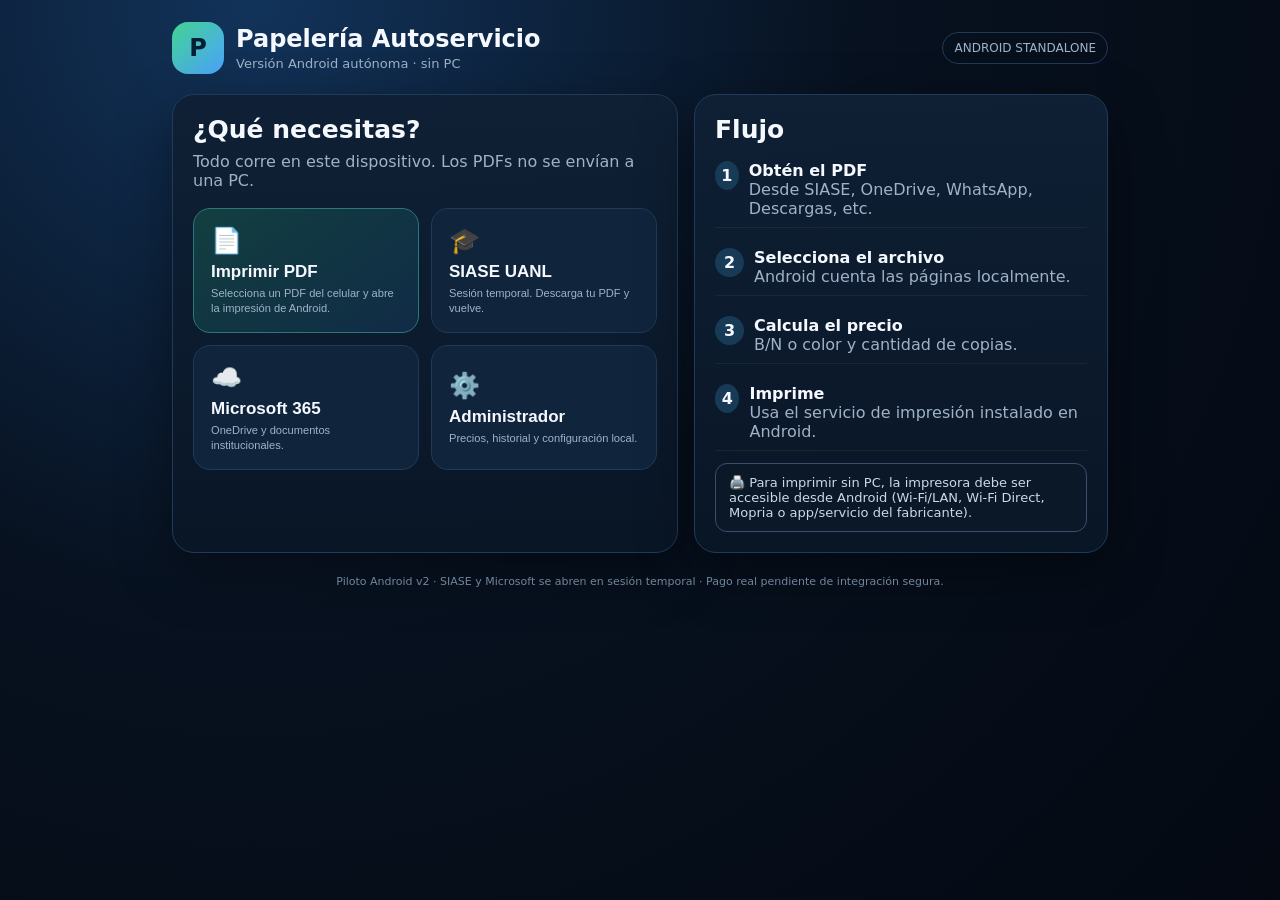
==== papeleria-android/app/src/main/assets/index.html @ f4405c70 "Add complete standalone Android kiosk UI as bundled asset" ====
<!doctype html>
<html lang="es"><head><meta charset="utf-8"><meta name="viewport" content="width=device-width,initial-scale=1,viewport-fit=cover"><meta name="theme-color" content="#07111f"><title>Papelería Autoservicio</title>
<style>
:root{--bg:#06101c;--card:#0d1b2d;--card2:#10243b;--line:#203a58;--text:#f5f9ff;--muted:#9fb2c8;--a:#42d392;--b:#4ca3ff;--warn:#ffca57;--bad:#ff7777}*{box-sizing:border-box}body{margin:0;font-family:system-ui,-apple-system,Segoe UI,Roboto,sans-serif;background:radial-gradient(circle at 20% 0,#12335a 0,#07111f 45%,#040912 100%);color:var(--text);min-height:100vh}.wrap{max-width:980px;margin:auto;padding:22px}.top{display:flex;justify-content:space-between;align-items:center;gap:14px;margin-bottom:20px}.brand{display:flex;gap:12px;align-items:center}.logo{width:52px;height:52px;border-radius:16px;background:linear-gradient(135deg,var(--a),var(--b));display:grid;place-items:center;color:#052033;font-size:24px;font-weight:900}.top h1{margin:0;font-size:24px}.top p{margin:3px 0 0;color:var(--muted);font-size:13px}.chip{border:1px solid var(--line);border-radius:999px;padding:8px 11px;color:var(--muted);font-size:12px}.grid{display:grid;grid-template-columns:1.1fr .9fr;gap:16px}.card{background:linear-gradient(180deg,#0f2035f5,#091626f5);border:1px solid var(--line);border-radius:22px;padding:20px;box-shadow:0 18px 55px #0006}.card h2{margin:0 0 8px;font-size:25px}.muted{color:var(--muted)}.actions{display:grid;grid-template-columns:1fr 1fr;gap:12px;margin-top:18px}.action{border:1px solid var(--line);background:var(--card2);color:var(--text);border-radius:17px;padding:17px;text-align:left;min-height:105px}.action.primary{background:linear-gradient(145deg,#123f40,#102b46);border-color:#2b777c}.action b{display:block;font-size:17px;margin:7px 0 3px}.action small{color:var(--muted)}.icon{font-size:25px}.section{margin-top:16px}.drop{border:1px dashed #486882;border-radius:17px;padding:22px;text-align:center;background:#071724}.drop .big{font-size:36px}.btn{border:0;border-radius:13px;padding:13px 17px;font-weight:800;background:linear-gradient(135deg,var(--a),#2bb7a3);color:#05211c}.btn.secondary{background:#17304b;color:#eef7ff;border:1px solid #315172}.btn.danger{background:#492029;color:#ffe0e4}.row{display:flex;gap:10px;flex-wrap:wrap}.field{display:grid;gap:6px;flex:1;min-width:130px}.field label{font-size:12px;color:var(--muted)}input,select{width:100%;background:#071421;color:var(--text);border:1px solid #31506c;border-radius:11px;padding:11px 12px;font-size:16px}.quote{margin-top:14px;border:1px solid #2c5465;background:#0c2534;border-radius:16px;padding:15px}.total{font-size:32px;font-weight:900}.notice{margin-top:12px;padding:11px 13px;border:1px solid #38506b;border-radius:12px;background:#0a1827;font-size:13px;color:#cbd9e8}.warn{color:var(--warn)}.ok{color:var(--a)}.hidden{display:none!important}.steps{display:grid;gap:11px}.step{display:flex;gap:10px;border-bottom:1px solid #ffffff0e;padding:9px 0}.n{width:29px;height:29px;border-radius:50%;display:grid;place-items:center;background:#173b56;font-weight:800}.history{display:grid;gap:8px;max-height:260px;overflow:auto}.hist{border:1px solid var(--line);border-radius:12px;padding:10px;background:#091827}.hist b{display:block}.adminBox{display:grid;gap:11px}.footer{text-align:center;color:#70859d;font-size:11px;margin:22px 0}@media(max-width:720px){.grid{grid-template-columns:1fr}.actions{grid-template-columns:1fr}.wrap{padding:14px}.top{align-items:flex-start}}
</style></head>
<body><div class="wrap">
<div class="top"><div class="brand"><div class="logo">P</div><div><h1>Papelería Autoservicio</h1><p>Versión Android autónoma · sin PC</p></div></div><div class="chip">ANDROID STANDALONE</div></div>

<div class="grid">
<div class="card"><h2>¿Qué necesitas?</h2><div class="muted">Todo corre en este dispositivo. Los PDFs no se envían a una PC.</div>
<div class="actions">
<button class="action primary" onclick="showPrint()"><div class="icon">📄</div><b>Imprimir PDF</b><small>Selecciona un PDF del celular y abre la impresión de Android.</small></button>
<button class="action" onclick="openSecure('https://deimos.dgi.uanl.mx/cgi-bin/wspd_cgi.sh/login.htm','SIASE UANL')"><div class="icon">🎓</div><b>SIASE UANL</b><small>Sesión temporal. Descarga tu PDF y vuelve.</small></button>
<button class="action" onclick="openSecure('https://www.microsoft365.com/','Microsoft 365')"><div class="icon">☁️</div><b>Microsoft 365</b><small>OneDrive y documentos institucionales.</small></button>
<button class="action" onclick="showAdmin()"><div class="icon">⚙️</div><b>Administrador</b><small>Precios, historial y configuración local.</small></button>
</div></div>
<div class="card"><h2>Flujo</h2><div class="steps"><div class="step"><div class="n">1</div><div><b>Obtén el PDF</b><div class="muted">Desde SIASE, OneDrive, WhatsApp, Descargas, etc.</div></div></div><div class="step"><div class="n">2</div><div><b>Selecciona el archivo</b><div class="muted">Android cuenta las páginas localmente.</div></div></div><div class="step"><div class="n">3</div><div><b>Calcula el precio</b><div class="muted">B/N o color y cantidad de copias.</div></div></div><div class="step"><div class="n">4</div><div><b>Imprime</b><div class="muted">Usa el servicio de impresión instalado en Android.</div></div></div></div><div class="notice">🖨️ Para imprimir sin PC, la impresora debe ser accesible desde Android (Wi‑Fi/LAN, Wi‑Fi Direct, Mopria o app/servicio del fabricante).</div></div>
</div>

<div class="card section hidden" id="printSection"><h2>Imprimir</h2><div id="emptyPdf" class="drop" onclick="choosePdf()"><div class="big">📄</div><h3>Seleccionar PDF</h3><div class="muted">Toca aquí para buscarlo en el celular.</div></div>
<div id="pdfArea" class="hidden"><div class="row"><div class="field"><label>Archivo</label><input id="fileName" disabled></div><div class="field"><label>Páginas</label><input id="pages" disabled></div><div class="field"><label>Copias</label><input id="copies" type="number" min="1" max="20" value="1" oninput="quote()"></div><div class="field"><label>Tipo</label><select id="mode" onchange="quote()"><option value="bw">Blanco y negro</option><option value="color">Color</option></select></div></div>
<div class="quote"><div class="muted">Total estimado</div><div class="total" id="total">$0.00</div><div class="muted" id="formula"></div><div class="row" style="margin-top:13px"><button class="btn" onclick="payAndPrint()">Pago DEMO + imprimir</button><button class="btn secondary" onclick="choosePdf()">Cambiar PDF</button></div></div><div class="notice warn">⚠️ Android mostrará su pantalla de impresión. Si elegiste varias copias aquí, selecciona la misma cantidad también en el diálogo de impresión.</div></div></div>

<div class="card section hidden" id="adminSection"><h2>Administrador</h2><div id="adminLogin"><div class="row"><div class="field"><label>PIN</label><input id="pinTry" type="password" inputmode="numeric" placeholder="PIN"></div><div style="align-self:end"><button class="btn" onclick="loginAdmin()">Entrar</button></div></div></div>
<div id="adminPanel" class="hidden adminBox"><div class="row"><div class="field"><label>Precio B/N por página</label><input id="priceBw" type="number" step="0.5"></div><div class="field"><label>Precio color por página</label><input id="priceColor" type="number" step="0.5"></div><div class="field"><label>Nuevo PIN</label><input id="pinNew" type="password" inputmode="numeric"></div></div><div class="row"><button class="btn" onclick="saveAdmin()">Guardar</button><button class="btn danger" onclick="clearHistory()">Borrar historial</button></div><h3>Historial local</h3><div class="history" id="history"></div></div></div>

<div class="footer">Piloto Android v2 · SIASE y Microsoft se abren en sesión temporal · Pago real pendiente de integración segura.</div></div>
<script>
const S={pdf:null,pages:0};
function cfg(){let c={bw:2,color:5,pin:'2580'};try{Object.assign(c,JSON.parse(localStorage.getItem('cfg')||'{}'))}catch{}return c}
function saveCfg(c){localStorage.setItem('cfg',JSON.stringify(c))}
function money(n){return new Intl.NumberFormat('es-MX',{style:'currency',currency:'MXN'}).format(n||0)}
function hideSections(){document.getElementById('printSection').classList.add('hidden');document.getElementById('adminSection').classList.add('hidden')}
function showPrint(){document.getElementById('printSection').classList.remove('hidden');document.getElementById('adminSection').classList.add('hidden');document.getElementById('printSection').scrollIntoView({behavior:'smooth'})}
function showAdmin(){document.getElementById('adminSection').classList.remove('hidden');document.getElementById('printSection').classList.add('hidden');document.getElementById('adminLogin').classList.remove('hidden');document.getElementById('adminPanel').classList.add('hidden');document.getElementById('adminSection').scrollIntoView({behavior:'smooth'})}
function openSecure(url,title){if(window.Android)Android.openSecure(url,title);else location.href=url}
function choosePdf(){if(window.Android)Android.choosePdf();else alert('Esta función requiere la app Android.')}
window.onPdfSelected=function(name,pages){S.pdf=name;S.pages=pages||1;document.getElementById('emptyPdf').classList.add('hidden');document.getElementById('pdfArea').classList.remove('hidden');document.getElementById('fileName').value=name;document.getElementById('pages').value=S.pages;quote();showPrint()}
function quote(){if(!S.pages)return;const c=cfg(),copies=Math.max(1,parseInt(document.getElementById('copies').value||1)),m=document.getElementById('mode').value,pp=m==='color'?Number(c.color):Number(c.bw),t=S.pages*copies*pp;document.getElementById('total').textContent=money(t);document.getElementById('formula').textContent=`${S.pages} pág. × ${copies} copia(s) × ${money(pp)} por página`}
function payAndPrint(){if(!S.pages)return;const copies=Math.max(1,parseInt(document.getElementById('copies').value||1)),mode=document.getElementById('mode').value,c=cfg(),pp=mode==='color'?Number(c.color):Number(c.bw),total=S.pages*copies*pp;addHistory({at:new Date().toISOString(),name:S.pdf,pages:S.pages,copies,mode,total,status:'impresión abierta'});if(window.Android)Android.printSelected(mode,copies)}
window.onPrintOpened=function(copies){alert('Se abrió la impresión de Android. Confirma impresora, páginas y '+copies+' copia(s).')}
function addHistory(j){let h=[];try{h=JSON.parse(localStorage.getItem('history')||'[]')}catch{}h.unshift(j);h=h.slice(0,100);localStorage.setItem('history',JSON.stringify(h))}
function loginAdmin(){const c=cfg();if(document.getElementById('pinTry').value!==String(c.pin)){alert('PIN incorrecto');return}document.getElementById('adminLogin').classList.add('hidden');document.getElementById('adminPanel').classList.remove('hidden');document.getElementById('priceBw').value=c.bw;document.getElementById('priceColor').value=c.color;document.getElementById('pinNew').value=c.pin;renderHistory()}
function saveAdmin(){const c=cfg();c.bw=Math.max(0,Number(document.getElementById('priceBw').value||0));c.color=Math.max(0,Number(document.getElementById('priceColor').value||0));c.pin=document.getElementById('pinNew').value||c.pin;saveCfg(c);alert('Configuración guardada');quote()}
function renderHistory(){let h=[];try{h=JSON.parse(localStorage.getItem('history')||'[]')}catch{}const el=document.getElementById('history');el.innerHTML=h.length?'':'<div class="muted">Sin trabajos todavía.</div>';h.forEach(j=>{const d=document.createElement('div');d.className='hist';d.innerHTML=`<b>${escapeHtml(j.name)}</b><span class="muted">${new Date(j.at).toLocaleString('es-MX')} · ${j.pages} pág. · ${j.copies} copia(s) · ${j.mode==='color'?'Color':'B/N'} · ${money(j.total)}</span>`;el.appendChild(d)})}
function clearHistory(){if(confirm('¿Borrar historial local?')){localStorage.removeItem('history');renderHistory()}}
function escapeHtml(s){return String(s||'').replace(/[&<>"']/g,c=>({'&':'&amp;','<':'&lt;','>':'&gt;','"':'&quot;',"'":'&#39;'}[c]))}
</script></body></html>
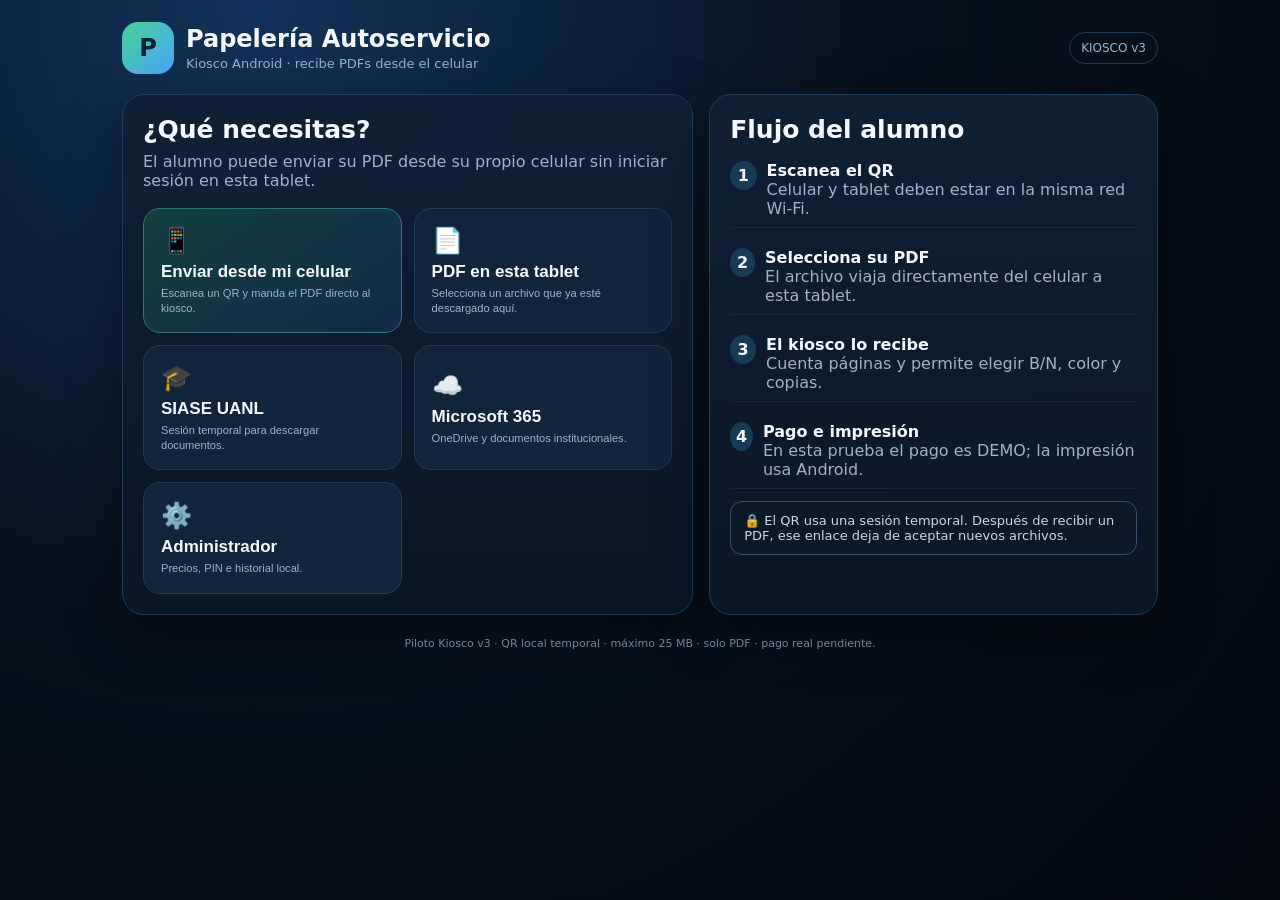
==== commit a514828e: "Add student phone QR upload interface to kiosk" ====
--- a/papeleria-android/app/src/main/assets/index.html
+++ b/papeleria-android/app/src/main/assets/index.html
@@ -1,48 +1,47 @@
 <!doctype html>
 <html lang="es"><head><meta charset="utf-8"><meta name="viewport" content="width=device-width,initial-scale=1,viewport-fit=cover"><meta name="theme-color" content="#07111f"><title>Papelería Autoservicio</title>
 <style>
-:root{--bg:#06101c;--card:#0d1b2d;--card2:#10243b;--line:#203a58;--text:#f5f9ff;--muted:#9fb2c8;--a:#42d392;--b:#4ca3ff;--warn:#ffca57;--bad:#ff7777}*{box-sizing:border-box}body{margin:0;font-family:system-ui,-apple-system,Segoe UI,Roboto,sans-serif;background:radial-gradient(circle at 20% 0,#12335a 0,#07111f 45%,#040912 100%);color:var(--text);min-height:100vh}.wrap{max-width:980px;margin:auto;padding:22px}.top{display:flex;justify-content:space-between;align-items:center;gap:14px;margin-bottom:20px}.brand{display:flex;gap:12px;align-items:center}.logo{width:52px;height:52px;border-radius:16px;background:linear-gradient(135deg,var(--a),var(--b));display:grid;place-items:center;color:#052033;font-size:24px;font-weight:900}.top h1{margin:0;font-size:24px}.top p{margin:3px 0 0;color:var(--muted);font-size:13px}.chip{border:1px solid var(--line);border-radius:999px;padding:8px 11px;color:var(--muted);font-size:12px}.grid{display:grid;grid-template-columns:1.1fr .9fr;gap:16px}.card{background:linear-gradient(180deg,#0f2035f5,#091626f5);border:1px solid var(--line);border-radius:22px;padding:20px;box-shadow:0 18px 55px #0006}.card h2{margin:0 0 8px;font-size:25px}.muted{color:var(--muted)}.actions{display:grid;grid-template-columns:1fr 1fr;gap:12px;margin-top:18px}.action{border:1px solid var(--line);background:var(--card2);color:var(--text);border-radius:17px;padding:17px;text-align:left;min-height:105px}.action.primary{background:linear-gradient(145deg,#123f40,#102b46);border-color:#2b777c}.action b{display:block;font-size:17px;margin:7px 0 3px}.action small{color:var(--muted)}.icon{font-size:25px}.section{margin-top:16px}.drop{border:1px dashed #486882;border-radius:17px;padding:22px;text-align:center;background:#071724}.drop .big{font-size:36px}.btn{border:0;border-radius:13px;padding:13px 17px;font-weight:800;background:linear-gradient(135deg,var(--a),#2bb7a3);color:#05211c}.btn.secondary{background:#17304b;color:#eef7ff;border:1px solid #315172}.btn.danger{background:#492029;color:#ffe0e4}.row{display:flex;gap:10px;flex-wrap:wrap}.field{display:grid;gap:6px;flex:1;min-width:130px}.field label{font-size:12px;color:var(--muted)}input,select{width:100%;background:#071421;color:var(--text);border:1px solid #31506c;border-radius:11px;padding:11px 12px;font-size:16px}.quote{margin-top:14px;border:1px solid #2c5465;background:#0c2534;border-radius:16px;padding:15px}.total{font-size:32px;font-weight:900}.notice{margin-top:12px;padding:11px 13px;border:1px solid #38506b;border-radius:12px;background:#0a1827;font-size:13px;color:#cbd9e8}.warn{color:var(--warn)}.ok{color:var(--a)}.hidden{display:none!important}.steps{display:grid;gap:11px}.step{display:flex;gap:10px;border-bottom:1px solid #ffffff0e;padding:9px 0}.n{width:29px;height:29px;border-radius:50%;display:grid;place-items:center;background:#173b56;font-weight:800}.history{display:grid;gap:8px;max-height:260px;overflow:auto}.hist{border:1px solid var(--line);border-radius:12px;padding:10px;background:#091827}.hist b{display:block}.adminBox{display:grid;gap:11px}.footer{text-align:center;color:#70859d;font-size:11px;margin:22px 0}@media(max-width:720px){.grid{grid-template-columns:1fr}.actions{grid-template-columns:1fr}.wrap{padding:14px}.top{align-items:flex-start}}
+:root{--bg:#06101c;--card:#0d1b2d;--card2:#10243b;--line:#203a58;--text:#f5f9ff;--muted:#9fb2c8;--a:#42d392;--b:#4ca3ff;--warn:#ffca57;--bad:#ff7777}*{box-sizing:border-box}body{margin:0;font-family:system-ui,-apple-system,Segoe UI,Roboto,sans-serif;background:radial-gradient(circle at 20% 0,#12335a 0,#07111f 45%,#040912 100%);color:var(--text);min-height:100vh}.wrap{max-width:1080px;margin:auto;padding:22px}.top{display:flex;justify-content:space-between;align-items:center;gap:14px;margin-bottom:20px}.brand{display:flex;gap:12px;align-items:center}.logo{width:52px;height:52px;border-radius:16px;background:linear-gradient(135deg,var(--a),var(--b));display:grid;place-items:center;color:#052033;font-size:24px;font-weight:900}.top h1{margin:0;font-size:24px}.top p{margin:3px 0 0;color:var(--muted);font-size:13px}.chip{border:1px solid var(--line);border-radius:999px;padding:8px 11px;color:var(--muted);font-size:12px}.grid{display:grid;grid-template-columns:1.12fr .88fr;gap:16px}.card{background:linear-gradient(180deg,#0f2035f5,#091626f5);border:1px solid var(--line);border-radius:22px;padding:20px;box-shadow:0 18px 55px #0006}.card h2{margin:0 0 8px;font-size:25px}.muted{color:var(--muted)}.actions{display:grid;grid-template-columns:1fr 1fr;gap:12px;margin-top:18px}.action{border:1px solid var(--line);background:var(--card2);color:var(--text);border-radius:17px;padding:17px;text-align:left;min-height:112px}.action.primary{background:linear-gradient(145deg,#123f40,#102b46);border-color:#2b777c}.action b{display:block;font-size:17px;margin:7px 0 3px}.action small{color:var(--muted)}.icon{font-size:25px}.section{margin-top:16px}.btn{border:0;border-radius:13px;padding:13px 17px;font-weight:800;background:linear-gradient(135deg,var(--a),#2bb7a3);color:#05211c}.btn.secondary{background:#17304b;color:#eef7ff;border:1px solid #315172}.btn.danger{background:#492029;color:#ffe0e4}.row{display:flex;gap:10px;flex-wrap:wrap}.field{display:grid;gap:6px;flex:1;min-width:130px}.field label{font-size:12px;color:var(--muted)}input,select{width:100%;background:#071421;color:var(--text);border:1px solid #31506c;border-radius:11px;padding:11px 12px;font-size:16px}.quote{margin-top:14px;border:1px solid #2c5465;background:#0c2534;border-radius:16px;padding:15px}.total{font-size:32px;font-weight:900}.notice{margin-top:12px;padding:11px 13px;border:1px solid #38506b;border-radius:12px;background:#0a1827;font-size:13px;color:#cbd9e8}.warn{color:var(--warn)}.ok{color:var(--a)}.bad{color:var(--bad)}.hidden{display:none!important}.steps{display:grid;gap:11px}.step{display:flex;gap:10px;border-bottom:1px solid #ffffff0e;padding:9px 0}.n{width:29px;height:29px;border-radius:50%;display:grid;place-items:center;background:#173b56;font-weight:800}.qrbox{display:grid;grid-template-columns:330px 1fr;gap:24px;align-items:center}.qr{background:#fff;border-radius:18px;padding:14px;width:100%;max-width:330px;aspect-ratio:1;object-fit:contain}.url{font-family:ui-monospace,monospace;word-break:break-all;background:#071421;border:1px solid #31506c;border-radius:12px;padding:11px;color:#d8e9ff}.history{display:grid;gap:8px;max-height:260px;overflow:auto}.hist{border:1px solid var(--line);border-radius:12px;padding:10px;background:#091827}.hist b{display:block}.footer{text-align:center;color:#70859d;font-size:11px;margin:22px 0}@media(max-width:760px){.grid,.qrbox{grid-template-columns:1fr}.actions{grid-template-columns:1fr}.wrap{padding:14px}.top{align-items:flex-start}.qr{max-width:280px;margin:auto}}
 </style></head>
 <body><div class="wrap">
-<div class="top"><div class="brand"><div class="logo">P</div><div><h1>Papelería Autoservicio</h1><p>Versión Android autónoma · sin PC</p></div></div><div class="chip">ANDROID STANDALONE</div></div>
-
+<div class="top"><div class="brand"><div class="logo">P</div><div><h1>Papelería Autoservicio</h1><p>Kiosco Android · recibe PDFs desde el celular</p></div></div><div class="chip">KIOSCO v3</div></div>
 <div class="grid">
-<div class="card"><h2>¿Qué necesitas?</h2><div class="muted">Todo corre en este dispositivo. Los PDFs no se envían a una PC.</div>
-<div class="actions">
-<button class="action primary" onclick="showPrint()"><div class="icon">📄</div><b>Imprimir PDF</b><small>Selecciona un PDF del celular y abre la impresión de Android.</small></button>
-<button class="action" onclick="openSecure('https://deimos.dgi.uanl.mx/cgi-bin/wspd_cgi.sh/login.htm','SIASE UANL')"><div class="icon">🎓</div><b>SIASE UANL</b><small>Sesión temporal. Descarga tu PDF y vuelve.</small></button>
+<div class="card"><h2>¿Qué necesitas?</h2><div class="muted">El alumno puede enviar su PDF desde su propio celular sin iniciar sesión en esta tablet.</div><div class="actions">
+<button class="action primary" onclick="startRemote()"><div class="icon">📱</div><b>Enviar desde mi celular</b><small>Escanea un QR y manda el PDF directo al kiosco.</small></button>
+<button class="action" onclick="choosePdf()"><div class="icon">📄</div><b>PDF en esta tablet</b><small>Selecciona un archivo que ya esté descargado aquí.</small></button>
+<button class="action" onclick="openSecure('https://deimos.dgi.uanl.mx/cgi-bin/wspd_cgi.sh/login.htm','SIASE UANL')"><div class="icon">🎓</div><b>SIASE UANL</b><small>Sesión temporal para descargar documentos.</small></button>
 <button class="action" onclick="openSecure('https://www.microsoft365.com/','Microsoft 365')"><div class="icon">☁️</div><b>Microsoft 365</b><small>OneDrive y documentos institucionales.</small></button>
-<button class="action" onclick="showAdmin()"><div class="icon">⚙️</div><b>Administrador</b><small>Precios, historial y configuración local.</small></button>
+<button class="action" onclick="showAdmin()"><div class="icon">⚙️</div><b>Administrador</b><small>Precios, PIN e historial local.</small></button>
 </div></div>
-<div class="card"><h2>Flujo</h2><div class="steps"><div class="step"><div class="n">1</div><div><b>Obtén el PDF</b><div class="muted">Desde SIASE, OneDrive, WhatsApp, Descargas, etc.</div></div></div><div class="step"><div class="n">2</div><div><b>Selecciona el archivo</b><div class="muted">Android cuenta las páginas localmente.</div></div></div><div class="step"><div class="n">3</div><div><b>Calcula el precio</b><div class="muted">B/N o color y cantidad de copias.</div></div></div><div class="step"><div class="n">4</div><div><b>Imprime</b><div class="muted">Usa el servicio de impresión instalado en Android.</div></div></div></div><div class="notice">🖨️ Para imprimir sin PC, la impresora debe ser accesible desde Android (Wi‑Fi/LAN, Wi‑Fi Direct, Mopria o app/servicio del fabricante).</div></div>
+<div class="card"><h2>Flujo del alumno</h2><div class="steps"><div class="step"><div class="n">1</div><div><b>Escanea el QR</b><div class="muted">Celular y tablet deben estar en la misma red Wi‑Fi.</div></div></div><div class="step"><div class="n">2</div><div><b>Selecciona su PDF</b><div class="muted">El archivo viaja directamente del celular a esta tablet.</div></div></div><div class="step"><div class="n">3</div><div><b>El kiosco lo recibe</b><div class="muted">Cuenta páginas y permite elegir B/N, color y copias.</div></div></div><div class="step"><div class="n">4</div><div><b>Pago e impresión</b><div class="muted">En esta prueba el pago es DEMO; la impresión usa Android.</div></div></div></div><div class="notice">🔒 El QR usa una sesión temporal. Después de recibir un PDF, ese enlace deja de aceptar nuevos archivos.</div></div>
 </div>
 
-<div class="card section hidden" id="printSection"><h2>Imprimir</h2><div id="emptyPdf" class="drop" onclick="choosePdf()"><div class="big">📄</div><h3>Seleccionar PDF</h3><div class="muted">Toca aquí para buscarlo en el celular.</div></div>
-<div id="pdfArea" class="hidden"><div class="row"><div class="field"><label>Archivo</label><input id="fileName" disabled></div><div class="field"><label>Páginas</label><input id="pages" disabled></div><div class="field"><label>Copias</label><input id="copies" type="number" min="1" max="20" value="1" oninput="quote()"></div><div class="field"><label>Tipo</label><select id="mode" onchange="quote()"><option value="bw">Blanco y negro</option><option value="color">Color</option></select></div></div>
-<div class="quote"><div class="muted">Total estimado</div><div class="total" id="total">$0.00</div><div class="muted" id="formula"></div><div class="row" style="margin-top:13px"><button class="btn" onclick="payAndPrint()">Pago DEMO + imprimir</button><button class="btn secondary" onclick="choosePdf()">Cambiar PDF</button></div></div><div class="notice warn">⚠️ Android mostrará su pantalla de impresión. Si elegiste varias copias aquí, selecciona la misma cantidad también en el diálogo de impresión.</div></div></div>
+<div class="card section hidden" id="remoteSection"><h2>Enviar desde el celular</h2><div class="qrbox"><div><img id="qr" class="qr" alt="QR de subida"></div><div><h3>1. Escanea este QR</h3><p class="muted">En tu celular se abrirá una página para seleccionar y enviar el PDF.</p><div class="url" id="uploadUrl">—</div><div id="remoteStatus" class="notice">Preparando sesión…</div><div class="row" style="margin-top:12px"><button class="btn secondary" onclick="startRemote()">Generar otro QR</button></div></div></div></div>
 
-<div class="card section hidden" id="adminSection"><h2>Administrador</h2><div id="adminLogin"><div class="row"><div class="field"><label>PIN</label><input id="pinTry" type="password" inputmode="numeric" placeholder="PIN"></div><div style="align-self:end"><button class="btn" onclick="loginAdmin()">Entrar</button></div></div></div>
-<div id="adminPanel" class="hidden adminBox"><div class="row"><div class="field"><label>Precio B/N por página</label><input id="priceBw" type="number" step="0.5"></div><div class="field"><label>Precio color por página</label><input id="priceColor" type="number" step="0.5"></div><div class="field"><label>Nuevo PIN</label><input id="pinNew" type="password" inputmode="numeric"></div></div><div class="row"><button class="btn" onclick="saveAdmin()">Guardar</button><button class="btn danger" onclick="clearHistory()">Borrar historial</button></div><h3>Historial local</h3><div class="history" id="history"></div></div></div>
+<div class="card section hidden" id="printSection"><h2>Trabajo recibido</h2><div class="row"><div class="field"><label>Archivo</label><input id="fileName" disabled></div><div class="field"><label>Páginas</label><input id="pages" disabled></div><div class="field"><label>Copias</label><input id="copies" type="number" min="1" max="20" value="1" oninput="quote()"></div><div class="field"><label>Tipo</label><select id="mode" onchange="quote()"><option value="bw">Blanco y negro</option><option value="color">Color</option></select></div></div><div class="quote"><div class="muted">Total estimado</div><div class="total" id="total">$0.00</div><div class="muted" id="formula"></div><div class="row" style="margin-top:13px"><button class="btn" onclick="payAndPrint()">Pago DEMO + imprimir</button><button class="btn secondary" onclick="startRemote()">Nuevo alumno / QR</button></div></div><div class="notice warn">⚠️ Para la prueba real de impresión, Android debe detectar una impresora compatible por Wi‑Fi/LAN/Wi‑Fi Direct o servicio del fabricante.</div></div>
 
-<div class="footer">Piloto Android v2 · SIASE y Microsoft se abren en sesión temporal · Pago real pendiente de integración segura.</div></div>
+<div class="card section hidden" id="adminSection"><h2>Administrador</h2><div id="adminLogin"><div class="row"><div class="field"><label>PIN</label><input id="pinTry" type="password" inputmode="numeric" placeholder="PIN"></div><div style="align-self:end"><button class="btn" onclick="loginAdmin()">Entrar</button></div></div></div><div id="adminPanel" class="hidden"><div class="row"><div class="field"><label>Precio B/N por página</label><input id="priceBw" type="number" step="0.5"></div><div class="field"><label>Precio color por página</label><input id="priceColor" type="number" step="0.5"></div><div class="field"><label>Nuevo PIN</label><input id="pinNew" type="password" inputmode="numeric"></div></div><div class="row" style="margin-top:12px"><button class="btn" onclick="saveAdmin()">Guardar</button><button class="btn danger" onclick="clearHistory()">Borrar historial</button></div><h3>Historial local</h3><div class="history" id="history"></div></div></div>
+<div class="footer">Piloto Kiosco v3 · QR local temporal · máximo 25 MB · solo PDF · pago real pendiente.</div></div>
 <script>
 const S={pdf:null,pages:0};
 function cfg(){let c={bw:2,color:5,pin:'2580'};try{Object.assign(c,JSON.parse(localStorage.getItem('cfg')||'{}'))}catch{}return c}
 function saveCfg(c){localStorage.setItem('cfg',JSON.stringify(c))}
 function money(n){return new Intl.NumberFormat('es-MX',{style:'currency',currency:'MXN'}).format(n||0)}
-function hideSections(){document.getElementById('printSection').classList.add('hidden');document.getElementById('adminSection').classList.add('hidden')}
-function showPrint(){document.getElementById('printSection').classList.remove('hidden');document.getElementById('adminSection').classList.add('hidden');document.getElementById('printSection').scrollIntoView({behavior:'smooth'})}
-function showAdmin(){document.getElementById('adminSection').classList.remove('hidden');document.getElementById('printSection').classList.add('hidden');document.getElementById('adminLogin').classList.remove('hidden');document.getElementById('adminPanel').classList.add('hidden');document.getElementById('adminSection').scrollIntoView({behavior:'smooth'})}
-function openSecure(url,title){if(window.Android)Android.openSecure(url,title);else location.href=url}
-function choosePdf(){if(window.Android)Android.choosePdf();else alert('Esta función requiere la app Android.')}
-window.onPdfSelected=function(name,pages){S.pdf=name;S.pages=pages||1;document.getElementById('emptyPdf').classList.add('hidden');document.getElementById('pdfArea').classList.remove('hidden');document.getElementById('fileName').value=name;document.getElementById('pages').value=S.pages;quote();showPrint()}
+function hideAll(){['remoteSection','printSection','adminSection'].forEach(id=>document.getElementById(id).classList.add('hidden'))}
+function openSecure(url,title){if(window.Android)Android.openSecure(url,title)}
+function choosePdf(){if(window.Android)Android.choosePdf()}
+function startRemote(){hideAll();const sec=document.getElementById('remoteSection');sec.classList.remove('hidden');sec.scrollIntoView({behavior:'smooth'});const st=document.getElementById('remoteStatus');st.className='notice';st.textContent='Preparando sesión…';try{const x=JSON.parse(Android.newUploadSession());if(!x.ok)throw new Error(x.error||'No disponible');document.getElementById('qr').src=x.qr;document.getElementById('uploadUrl').textContent=x.url;st.className='notice ok';st.textContent='Esperando PDF desde el celular…'}catch(e){st.className='notice bad';st.textContent='❌ '+e.message;document.getElementById('uploadUrl').textContent='Revisa que la tablet esté conectada a Wi‑Fi.'}}
+window.onPdfSelected=function(name,pages){receivePdf(name,pages,'Archivo seleccionado en la tablet')}
+window.onRemotePdfReceived=function(name,pages){receivePdf(name,pages,'✅ PDF recibido desde el celular')}
+function receivePdf(name,pages,msg){S.pdf=name;S.pages=pages||1;document.getElementById('fileName').value=name;document.getElementById('pages').value=S.pages;document.getElementById('copies').value=1;document.getElementById('mode').value='bw';hideAll();document.getElementById('printSection').classList.remove('hidden');quote();document.getElementById('printSection').scrollIntoView({behavior:'smooth'});setTimeout(()=>alert(msg+'\n'+name+' · '+S.pages+' página(s)'),120)}
 function quote(){if(!S.pages)return;const c=cfg(),copies=Math.max(1,parseInt(document.getElementById('copies').value||1)),m=document.getElementById('mode').value,pp=m==='color'?Number(c.color):Number(c.bw),t=S.pages*copies*pp;document.getElementById('total').textContent=money(t);document.getElementById('formula').textContent=`${S.pages} pág. × ${copies} copia(s) × ${money(pp)} por página`}
-function payAndPrint(){if(!S.pages)return;const copies=Math.max(1,parseInt(document.getElementById('copies').value||1)),mode=document.getElementById('mode').value,c=cfg(),pp=mode==='color'?Number(c.color):Number(c.bw),total=S.pages*copies*pp;addHistory({at:new Date().toISOString(),name:S.pdf,pages:S.pages,copies,mode,total,status:'impresión abierta'});if(window.Android)Android.printSelected(mode,copies)}
-window.onPrintOpened=function(copies){alert('Se abrió la impresión de Android. Confirma impresora, páginas y '+copies+' copia(s).')}
-function addHistory(j){let h=[];try{h=JSON.parse(localStorage.getItem('history')||'[]')}catch{}h.unshift(j);h=h.slice(0,100);localStorage.setItem('history',JSON.stringify(h))}
+function payAndPrint(){if(!S.pages)return;const copies=Math.max(1,parseInt(document.getElementById('copies').value||1)),mode=document.getElementById('mode').value,c=cfg(),pp=mode==='color'?Number(c.color):Number(c.bw),total=S.pages*copies*pp;addHistory({at:new Date().toISOString(),name:S.pdf,pages:S.pages,copies,mode,total});Android.printSelected(mode,copies)}
+window.onPrintOpened=function(copies){alert('Se abrió la impresión de Android. Confirma la impresora y '+copies+' copia(s).')}
+function addHistory(j){let h=[];try{h=JSON.parse(localStorage.getItem('history')||'[]')}catch{}h.unshift(j);localStorage.setItem('history',JSON.stringify(h.slice(0,100)))}
+function showAdmin(){hideAll();document.getElementById('adminSection').classList.remove('hidden');document.getElementById('adminLogin').classList.remove('hidden');document.getElementById('adminPanel').classList.add('hidden');document.getElementById('pinTry').value='';document.getElementById('adminSection').scrollIntoView({behavior:'smooth'})}
 function loginAdmin(){const c=cfg();if(document.getElementById('pinTry').value!==String(c.pin)){alert('PIN incorrecto');return}document.getElementById('adminLogin').classList.add('hidden');document.getElementById('adminPanel').classList.remove('hidden');document.getElementById('priceBw').value=c.bw;document.getElementById('priceColor').value=c.color;document.getElementById('pinNew').value=c.pin;renderHistory()}
 function saveAdmin(){const c=cfg();c.bw=Math.max(0,Number(document.getElementById('priceBw').value||0));c.color=Math.max(0,Number(document.getElementById('priceColor').value||0));c.pin=document.getElementById('pinNew').value||c.pin;saveCfg(c);alert('Configuración guardada');quote()}
-function renderHistory(){let h=[];try{h=JSON.parse(localStorage.getItem('history')||'[]')}catch{}const el=document.getElementById('history');el.innerHTML=h.length?'':'<div class="muted">Sin trabajos todavía.</div>';h.forEach(j=>{const d=document.createElement('div');d.className='hist';d.innerHTML=`<b>${escapeHtml(j.name)}</b><span class="muted">${new Date(j.at).toLocaleString('es-MX')} · ${j.pages} pág. · ${j.copies} copia(s) · ${j.mode==='color'?'Color':'B/N'} · ${money(j.total)}</span>`;el.appendChild(d)})}
+function renderHistory(){let h=[];try{h=JSON.parse(localStorage.getItem('history')||'[]')}catch{}const el=document.getElementById('history');el.innerHTML=h.length?'':'<div class="muted">Sin trabajos todavía.</div>';h.forEach(j=>{const d=document.createElement('div');d.className='hist';d.innerHTML=`<b>${esc(j.name)}</b><span class="muted">${new Date(j.at).toLocaleString('es-MX')} · ${j.pages} pág. · ${j.copies} copia(s) · ${j.mode==='color'?'Color':'B/N'} · ${money(j.total)}</span>`;el.appendChild(d)})}
 function clearHistory(){if(confirm('¿Borrar historial local?')){localStorage.removeItem('history');renderHistory()}}
-function escapeHtml(s){return String(s||'').replace(/[&<>"']/g,c=>({'&':'&amp;','<':'&lt;','>':'&gt;','"':'&quot;',"'":'&#39;'}[c]))}
+function esc(s){return String(s||'').replace(/[&<>"']/g,c=>({'&':'&amp;','<':'&lt;','>':'&gt;','"':'&quot;',"'":'&#39;'}[c]))}
 </script></body></html>
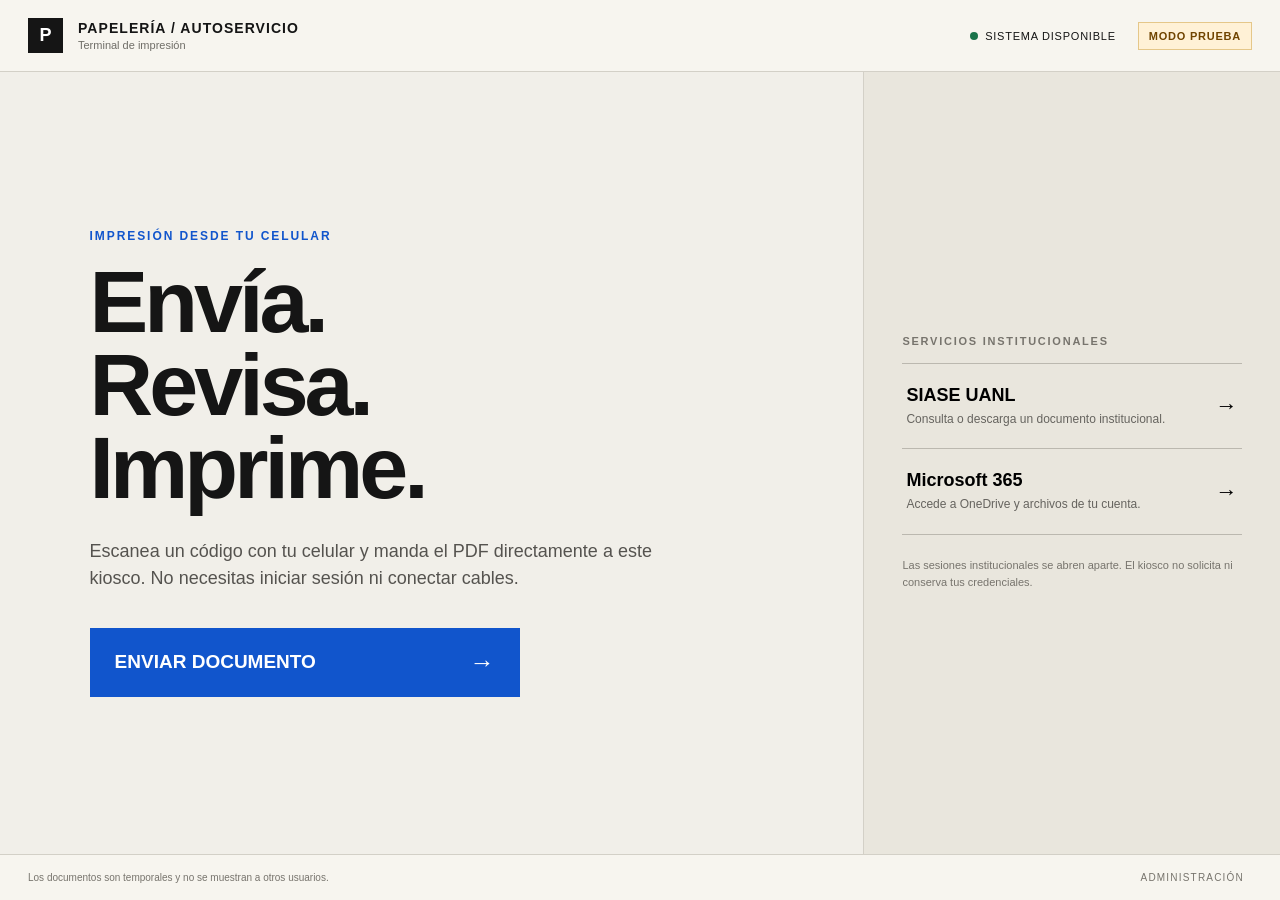
==== commit f46af4dd: "Kiosk v4: replace generic UI with commercial terminal flow" ====
--- a/papeleria-android/app/src/main/assets/index.html
+++ b/papeleria-android/app/src/main/assets/index.html
@@ -1,47 +1,69 @@
 <!doctype html>
-<html lang="es"><head><meta charset="utf-8"><meta name="viewport" content="width=device-width,initial-scale=1,viewport-fit=cover"><meta name="theme-color" content="#07111f"><title>Papelería Autoservicio</title>
+<html lang="es">
+<head>
+<meta charset="utf-8">
+<meta name="viewport" content="width=device-width,initial-scale=1,viewport-fit=cover">
+<meta name="theme-color" content="#f1efe9">
+<title>Papelería Autoservicio</title>
 <style>
-:root{--bg:#06101c;--card:#0d1b2d;--card2:#10243b;--line:#203a58;--text:#f5f9ff;--muted:#9fb2c8;--a:#42d392;--b:#4ca3ff;--warn:#ffca57;--bad:#ff7777}*{box-sizing:border-box}body{margin:0;font-family:system-ui,-apple-system,Segoe UI,Roboto,sans-serif;background:radial-gradient(circle at 20% 0,#12335a 0,#07111f 45%,#040912 100%);color:var(--text);min-height:100vh}.wrap{max-width:1080px;margin:auto;padding:22px}.top{display:flex;justify-content:space-between;align-items:center;gap:14px;margin-bottom:20px}.brand{display:flex;gap:12px;align-items:center}.logo{width:52px;height:52px;border-radius:16px;background:linear-gradient(135deg,var(--a),var(--b));display:grid;place-items:center;color:#052033;font-size:24px;font-weight:900}.top h1{margin:0;font-size:24px}.top p{margin:3px 0 0;color:var(--muted);font-size:13px}.chip{border:1px solid var(--line);border-radius:999px;padding:8px 11px;color:var(--muted);font-size:12px}.grid{display:grid;grid-template-columns:1.12fr .88fr;gap:16px}.card{background:linear-gradient(180deg,#0f2035f5,#091626f5);border:1px solid var(--line);border-radius:22px;padding:20px;box-shadow:0 18px 55px #0006}.card h2{margin:0 0 8px;font-size:25px}.muted{color:var(--muted)}.actions{display:grid;grid-template-columns:1fr 1fr;gap:12px;margin-top:18px}.action{border:1px solid var(--line);background:var(--card2);color:var(--text);border-radius:17px;padding:17px;text-align:left;min-height:112px}.action.primary{background:linear-gradient(145deg,#123f40,#102b46);border-color:#2b777c}.action b{display:block;font-size:17px;margin:7px 0 3px}.action small{color:var(--muted)}.icon{font-size:25px}.section{margin-top:16px}.btn{border:0;border-radius:13px;padding:13px 17px;font-weight:800;background:linear-gradient(135deg,var(--a),#2bb7a3);color:#05211c}.btn.secondary{background:#17304b;color:#eef7ff;border:1px solid #315172}.btn.danger{background:#492029;color:#ffe0e4}.row{display:flex;gap:10px;flex-wrap:wrap}.field{display:grid;gap:6px;flex:1;min-width:130px}.field label{font-size:12px;color:var(--muted)}input,select{width:100%;background:#071421;color:var(--text);border:1px solid #31506c;border-radius:11px;padding:11px 12px;font-size:16px}.quote{margin-top:14px;border:1px solid #2c5465;background:#0c2534;border-radius:16px;padding:15px}.total{font-size:32px;font-weight:900}.notice{margin-top:12px;padding:11px 13px;border:1px solid #38506b;border-radius:12px;background:#0a1827;font-size:13px;color:#cbd9e8}.warn{color:var(--warn)}.ok{color:var(--a)}.bad{color:var(--bad)}.hidden{display:none!important}.steps{display:grid;gap:11px}.step{display:flex;gap:10px;border-bottom:1px solid #ffffff0e;padding:9px 0}.n{width:29px;height:29px;border-radius:50%;display:grid;place-items:center;background:#173b56;font-weight:800}.qrbox{display:grid;grid-template-columns:330px 1fr;gap:24px;align-items:center}.qr{background:#fff;border-radius:18px;padding:14px;width:100%;max-width:330px;aspect-ratio:1;object-fit:contain}.url{font-family:ui-monospace,monospace;word-break:break-all;background:#071421;border:1px solid #31506c;border-radius:12px;padding:11px;color:#d8e9ff}.history{display:grid;gap:8px;max-height:260px;overflow:auto}.hist{border:1px solid var(--line);border-radius:12px;padding:10px;background:#091827}.hist b{display:block}.footer{text-align:center;color:#70859d;font-size:11px;margin:22px 0}@media(max-width:760px){.grid,.qrbox{grid-template-columns:1fr}.actions{grid-template-columns:1fr}.wrap{padding:14px}.top{align-items:flex-start}.qr{max-width:280px;margin:auto}}
-</style></head>
-<body><div class="wrap">
-<div class="top"><div class="brand"><div class="logo">P</div><div><h1>Papelería Autoservicio</h1><p>Kiosco Android · recibe PDFs desde el celular</p></div></div><div class="chip">KIOSCO v3</div></div>
-<div class="grid">
-<div class="card"><h2>¿Qué necesitas?</h2><div class="muted">El alumno puede enviar su PDF desde su propio celular sin iniciar sesión en esta tablet.</div><div class="actions">
-<button class="action primary" onclick="startRemote()"><div class="icon">📱</div><b>Enviar desde mi celular</b><small>Escanea un QR y manda el PDF directo al kiosco.</small></button>
-<button class="action" onclick="choosePdf()"><div class="icon">📄</div><b>PDF en esta tablet</b><small>Selecciona un archivo que ya esté descargado aquí.</small></button>
-<button class="action" onclick="openSecure('https://deimos.dgi.uanl.mx/cgi-bin/wspd_cgi.sh/login.htm','SIASE UANL')"><div class="icon">🎓</div><b>SIASE UANL</b><small>Sesión temporal para descargar documentos.</small></button>
-<button class="action" onclick="openSecure('https://www.microsoft365.com/','Microsoft 365')"><div class="icon">☁️</div><b>Microsoft 365</b><small>OneDrive y documentos institucionales.</small></button>
-<button class="action" onclick="showAdmin()"><div class="icon">⚙️</div><b>Administrador</b><small>Precios, PIN e historial local.</small></button>
-</div></div>
-<div class="card"><h2>Flujo del alumno</h2><div class="steps"><div class="step"><div class="n">1</div><div><b>Escanea el QR</b><div class="muted">Celular y tablet deben estar en la misma red Wi‑Fi.</div></div></div><div class="step"><div class="n">2</div><div><b>Selecciona su PDF</b><div class="muted">El archivo viaja directamente del celular a esta tablet.</div></div></div><div class="step"><div class="n">3</div><div><b>El kiosco lo recibe</b><div class="muted">Cuenta páginas y permite elegir B/N, color y copias.</div></div></div><div class="step"><div class="n">4</div><div><b>Pago e impresión</b><div class="muted">En esta prueba el pago es DEMO; la impresión usa Android.</div></div></div></div><div class="notice">🔒 El QR usa una sesión temporal. Después de recibir un PDF, ese enlace deja de aceptar nuevos archivos.</div></div>
+:root{--ink:#151515;--paper:#f1efe9;--white:#fff;--line:#d3d0c7;--muted:#6f6d67;--blue:#1155cc;--blue2:#0b42a0;--green:#19734a;--red:#a52828;--soft:#e8e5dc}
+*{box-sizing:border-box}html,body{margin:0;width:100%;height:100%;font-family:Arial,Helvetica,sans-serif;background:var(--paper);color:var(--ink);overflow:hidden}button,input{font:inherit}button{cursor:pointer}
+.shell{height:100%;display:grid;grid-template-rows:72px 1fr 46px}.topbar{display:flex;align-items:center;justify-content:space-between;padding:0 28px;border-bottom:1px solid var(--line);background:#f7f5ef}.brand{display:flex;align-items:center;gap:15px}.brandmark{width:35px;height:35px;background:var(--ink);color:white;display:grid;place-items:center;font-weight:900;font-size:18px}.brandname{font-weight:900;letter-spacing:.075em;font-size:14px}.brandsub{font-size:11px;color:var(--muted);margin-top:3px}.status{display:flex;align-items:center;gap:22px;font-size:11px;text-transform:uppercase;letter-spacing:.07em}.dot{display:inline-block;width:8px;height:8px;border-radius:50%;background:var(--green);margin-right:7px}.trial{padding:7px 10px;background:#fff1d6;color:#704400;border:1px solid #e5c789;font-weight:800}
+.main{min-height:0;position:relative}.screen{display:none;height:100%;min-height:0}.screen.active{display:block}.footer{border-top:1px solid var(--line);display:flex;align-items:center;justify-content:space-between;padding:0 28px;font-size:10px;color:#77746d;background:#f7f5ef}.admin-link{border:0;background:transparent;color:#77746d;font-size:10px;text-transform:uppercase;letter-spacing:.12em;padding:8px}
+.home{height:100%;display:grid;grid-template-columns:1.35fr .65fr}.hero{padding:7vh 7vw;display:flex;flex-direction:column;justify-content:center;border-right:1px solid var(--line)}.eyebrow{font-size:12px;font-weight:900;letter-spacing:.16em;text-transform:uppercase;color:var(--blue);margin-bottom:18px}.hero h1{font-size:clamp(46px,7vw,88px);line-height:.94;letter-spacing:-.045em;margin:0;max-width:800px}.hero p{font-size:18px;line-height:1.5;color:#55534f;max-width:590px;margin:28px 0 36px}.primary{border:0;background:var(--blue);color:#fff;font-weight:900;font-size:19px;padding:20px 25px;display:flex;align-items:center;justify-content:space-between;max-width:430px;text-align:left}.primary:active{background:var(--blue2)}.primary .arrow{font-size:25px;font-weight:400}.secondary-panel{padding:6vh 3vw;display:flex;flex-direction:column;justify-content:center;background:#e9e6dd}.panel-title{font-size:11px;text-transform:uppercase;letter-spacing:.16em;font-weight:900;color:#77746d;margin-bottom:16px}.service{width:100%;border:0;border-top:1px solid #bbb8af;background:transparent;text-align:left;padding:21px 4px;display:grid;grid-template-columns:1fr auto;gap:18px}.service:last-of-type{border-bottom:1px solid #bbb8af}.service b{font-size:18px}.service span{display:block;color:#66645f;font-size:12px;margin-top:5px;line-height:1.4}.service .go{font-size:22px;align-self:center}.privacy-note{font-size:11px;color:#77746d;line-height:1.55;margin-top:22px;max-width:340px}
+.receive{height:100%;display:grid;grid-template-columns:.88fr 1.12fr}.receive-copy{padding:6vh 5vw;border-right:1px solid var(--line);display:flex;flex-direction:column;justify-content:center}.back{border:0;background:transparent;padding:0;margin:0 0 34px;text-align:left;color:#5d5b56;font-weight:800;font-size:12px;text-transform:uppercase;letter-spacing:.09em}.receive h2,.job h2,.admin h2{font-size:42px;letter-spacing:-.035em;margin:0 0 16px}.receive-copy>p{font-size:17px;line-height:1.55;color:#595752;max-width:520px}.steps{margin-top:30px;border-top:1px solid var(--line)}.step{display:grid;grid-template-columns:44px 1fr;padding:16px 0;border-bottom:1px solid var(--line)}.num{font-weight:900;color:var(--blue)}.step b{display:block;margin-bottom:4px}.step span{font-size:12px;color:#696761}.qr-zone{display:grid;place-items:center;padding:5vh;background:#fff}.qr-box{width:min(68vh,560px);text-align:center}.qr-frame{background:#fff;border:1px solid #c9c6be;padding:22px;box-shadow:0 12px 34px rgba(0,0,0,.07)}.qr-frame img{width:100%;display:block}.qr-title{font-weight:900;font-size:21px;margin:21px 0 7px}.qr-sub{color:#6a6862;font-size:12px;line-height:1.45}.qr-error{border-left:4px solid var(--red);padding:14px;background:#fff1ef;color:#7b1f1f;text-align:left}.waiting{display:inline-flex;align-items:center;gap:9px;margin-top:16px;font-size:11px;font-weight:900;letter-spacing:.08em;text-transform:uppercase}.pulse{width:9px;height:9px;border-radius:50%;background:var(--blue);animation:pulse 1.3s infinite}@keyframes pulse{0%,100%{opacity:1}50%{opacity:.25}}
+.job{height:100%;display:grid;grid-template-columns:1.25fr .75fr}.preview-pane{min-width:0;background:#d9d7d0;display:grid;grid-template-rows:56px 1fr 62px;border-right:1px solid #c6c3bb}.preview-head{display:flex;align-items:center;justify-content:space-between;padding:0 22px;background:#e8e6df;border-bottom:1px solid #c6c3bb}.file-meta{min-width:0}.file-name{font-weight:900;white-space:nowrap;overflow:hidden;text-overflow:ellipsis;max-width:55vw}.file-detail{font-size:11px;color:#696761;margin-top:3px}.preview-stage{min-height:0;display:grid;place-items:center;padding:22px;overflow:hidden}.paper-sheet{height:100%;max-height:calc(100vh - 250px);max-width:90%;aspect-ratio:8.5/11;background:#fff;box-shadow:0 10px 28px rgba(0,0,0,.18);display:grid;place-items:center;position:relative}.paper-sheet img{width:100%;height:100%;object-fit:contain}.preview-loading{font-size:11px;color:#6b6963;text-transform:uppercase;letter-spacing:.12em}.preview-nav{display:flex;align-items:center;justify-content:center;gap:16px;background:#e8e6df;border-top:1px solid #c6c3bb}.navbtn{width:42px;height:34px;border:1px solid #aaa79f;background:#f8f7f3;font-weight:900}.page-readout{font-size:12px;font-weight:800;min-width:110px;text-align:center}.settings{padding:4vh 3vw;display:flex;flex-direction:column;min-width:0;background:#f8f6f0;overflow:auto}.settings h2{font-size:32px;margin-bottom:8px}.session-id{font-size:11px;color:#77746d;text-transform:uppercase;letter-spacing:.1em;margin-bottom:28px}.field-title{font-size:11px;text-transform:uppercase;letter-spacing:.12em;font-weight:900;color:#686660;margin-bottom:10px}.segment{display:grid;grid-template-columns:1fr 1fr;border:1px solid #aaa79f;margin-bottom:25px}.seg{border:0;background:#fff;padding:15px 10px;font-weight:800}.seg.active{background:var(--ink);color:#fff}.copies{display:grid;grid-template-columns:52px 1fr 52px;border:1px solid #aaa79f;margin-bottom:25px}.copies button{border:0;background:#fff;font-size:24px}.copies-value{display:grid;place-items:center;border-left:1px solid #aaa79f;border-right:1px solid #aaa79f;font-size:20px;font-weight:900;background:#fff}.spec{display:flex;justify-content:space-between;padding:12px 0;border-top:1px solid var(--line);font-size:12px}.spec:last-of-type{border-bottom:1px solid var(--line)}.spec b{font-size:12px}.checkout{margin-top:auto;padding-top:26px}.total-label{font-size:11px;text-transform:uppercase;letter-spacing:.12em;color:#6b6963}.total{font-size:46px;font-weight:900;letter-spacing:-.04em;margin:3px 0 18px}.print-btn{width:100%;border:0;background:var(--blue);color:white;padding:18px;font-weight:900;font-size:17px}.cancel-btn{width:100%;border:0;background:transparent;color:#696761;padding:14px;font-weight:800;font-size:12px;text-transform:uppercase;letter-spacing:.08em}.privacy{font-size:10px;color:#807e77;line-height:1.45;margin-top:8px}
+.admin{height:100%;padding:5vh 6vw;overflow:auto}.admin-head{display:flex;align-items:flex-end;justify-content:space-between;border-bottom:3px solid var(--ink);padding-bottom:18px;margin-bottom:28px}.admin h2{margin:0}.admin-login{max-width:430px;margin-top:8vh}.admin-login input,.admin-grid input{width:100%;background:#fff;border:1px solid #aaa79f;padding:14px}.admin-button{border:0;background:var(--ink);color:#fff;font-weight:900;padding:14px 20px;margin-top:12px}.admin-grid{display:grid;grid-template-columns:repeat(3,1fr);gap:18px;max-width:950px}.admin-field label{display:block;font-size:11px;font-weight:900;text-transform:uppercase;letter-spacing:.09em;margin-bottom:8px;color:#696761}.history{margin-top:30px;border-top:1px solid var(--line);max-width:950px}.hist{display:grid;grid-template-columns:1fr auto auto;gap:18px;padding:14px 0;border-bottom:1px solid var(--line);font-size:12px}.hist-name{font-weight:800;white-space:nowrap;overflow:hidden;text-overflow:ellipsis}.hist small{color:#77746d}.danger{border:1px solid #bc9090;color:var(--red);background:transparent;font-weight:800;padding:12px 15px;margin-top:18px}
+.overlay{position:absolute;inset:0;background:rgba(21,21,21,.82);display:none;place-items:center;z-index:20}.overlay.show{display:grid}.donebox{background:#fff;width:min(520px,80vw);padding:38px;border-top:7px solid var(--green)}.donebox h3{font-size:31px;margin:0 0 10px}.donebox p{color:#66645f;line-height:1.5}.progress-line{height:4px;background:#e3e0d7;margin-top:24px;overflow:hidden}.progress-line:after{content:"";display:block;height:100%;background:var(--green);animation:done 2.2s linear forwards}@keyframes done{from{width:0}to{width:100%}}
+@media(max-width:820px){.home,.receive,.job{grid-template-columns:1fr}.secondary-panel{display:none}.hero{border-right:0}.receive-copy{display:none}.job{grid-template-rows:1fr auto}.preview-pane{border-right:0}.settings{max-height:43vh}.paper-sheet{max-height:43vh}.admin-grid{grid-template-columns:1fr}}
+</style>
+</head>
+<body>
+<div class="shell">
+<header class="topbar"><div class="brand"><div class="brandmark">P</div><div><div class="brandname">PAPELERÍA / AUTOSERVICIO</div><div class="brandsub">Terminal de impresión</div></div></div><div class="status"><span><i class="dot"></i>Sistema disponible</span><span class="trial">Modo prueba</span></div></header>
+<main class="main">
+<section id="homeScreen" class="screen active"><div class="home"><div class="hero"><div class="eyebrow">Impresión desde tu celular</div><h1>Envía.<br>Revisa.<br>Imprime.</h1><p>Escanea un código con tu celular y manda el PDF directamente a este kiosco. No necesitas iniciar sesión ni conectar cables.</p><button class="primary" onclick="startReceive()"><span>ENVIAR DOCUMENTO</span><span class="arrow">→</span></button></div><aside class="secondary-panel"><div class="panel-title">Servicios institucionales</div><button class="service" onclick="openSecure('https://deimos.dgi.uanl.mx/cgi-bin/wspd_cgi.sh/login.htm','SIASE UANL')"><div><b>SIASE UANL</b><span>Consulta o descarga un documento institucional.</span></div><div class="go">→</div></button><button class="service" onclick="openSecure('https://www.microsoft365.com/','Microsoft 365')"><div><b>Microsoft 365</b><span>Accede a OneDrive y archivos de tu cuenta.</span></div><div class="go">→</div></button><div class="privacy-note">Las sesiones institucionales se abren aparte. El kiosco no solicita ni conserva tus credenciales.</div></aside></div></section>
+<section id="receiveScreen" class="screen"><div class="receive"><div class="receive-copy"><button class="back" onclick="returnHome()">← Cancelar sesión</button><div class="eyebrow">Paso 1 de 2</div><h2>Envía el PDF desde tu celular</h2><p>Tu celular y esta tablet deben estar conectados a la misma red. El enlace deja de funcionar en cuanto se recibe un archivo.</p><div class="steps"><div class="step"><div class="num">01</div><div><b>Escanea el código</b><span>Abre la cámara de tu celular y toca el enlace.</span></div></div><div class="step"><div class="num">02</div><div><b>Selecciona el PDF</b><span>Elige el documento que quieres imprimir.</span></div></div><div class="step"><div class="num">03</div><div><b>Envíalo</b><span>La tablet cambiará automáticamente cuando llegue.</span></div></div></div></div><div class="qr-zone"><div class="qr-box" id="qrBox"><div class="preview-loading">Preparando sesión…</div></div></div></div></section>
+<section id="jobScreen" class="screen"><div class="job"><div class="preview-pane"><div class="preview-head"><div class="file-meta"><div id="fileName" class="file-name">Documento</div><div id="fileDetail" class="file-detail">—</div></div><div class="trial">Vista previa</div></div><div class="preview-stage"><div class="paper-sheet"><div id="previewLoading" class="preview-loading">Generando vista previa…</div><img id="previewImage" alt="Vista previa" style="display:none"></div></div><div class="preview-nav"><button class="navbtn" onclick="prevPage()">←</button><div id="pageReadout" class="page-readout">Página 1 de 1</div><button class="navbtn" onclick="nextPage()">→</button></div></div><aside class="settings"><div class="eyebrow">Paso 2 de 2</div><h2>Configura tu impresión</h2><div id="sessionId" class="session-id">Trabajo temporal</div><div class="field-title">Acabado</div><div class="segment"><button id="bwBtn" class="seg active" onclick="setMode('bw')">Blanco y negro</button><button id="colorBtn" class="seg" onclick="setMode('color')">Color</button></div><div class="field-title">Copias</div><div class="copies"><button onclick="changeCopies(-1)">−</button><div id="copiesValue" class="copies-value">1</div><button onclick="changeCopies(1)">+</button></div><div class="spec"><span>Páginas</span><b id="specPages">1</b></div><div class="spec"><span>Papel</span><b>Carta</b></div><div class="spec"><span>Ajuste</span><b>A página</b></div><div class="checkout"><div class="total-label">Total estimado</div><div id="total" class="total">$0.00</div><button class="print-btn" onclick="payAndPrint()">PAGO DE PRUEBA · IMPRIMIR</button><button class="cancel-btn" onclick="cancelJob()">Cancelar y borrar documento</button><div class="privacy">El PDF se mantiene únicamente durante esta sesión y se elimina al terminar o cancelar el flujo de impresión.</div></div></aside></div></section>
+<section id="adminScreen" class="screen"><div class="admin"><div class="admin-head"><div><div class="eyebrow">Acceso restringido</div><h2>Administración</h2></div><button class="back" onclick="returnHome()">Cerrar administración</button></div><div id="adminLogin" class="admin-login"><label class="field-title">PIN administrador</label><input id="pinTry" type="password" inputmode="numeric" autocomplete="off"><button class="admin-button" onclick="loginAdmin()">ENTRAR</button></div><div id="adminPanel" style="display:none"><div class="admin-grid"><div class="admin-field"><label>Precio B/N por página</label><input id="priceBw" type="number" min="0" step="0.5"></div><div class="admin-field"><label>Precio color por página</label><input id="priceColor" type="number" min="0" step="0.5"></div><div class="admin-field"><label>Nuevo PIN</label><input id="pinNew" type="password" inputmode="numeric"></div></div><button class="admin-button" onclick="saveAdmin()">GUARDAR CAMBIOS</button><h3 style="margin-top:34px">Historial de prueba</h3><div id="history" class="history"></div><button class="danger" onclick="clearHistory()">BORRAR HISTORIAL</button></div></div></section>
+<div id="doneOverlay" class="overlay"><div class="donebox"><h3>Sesión finalizada</h3><p>El trabajo temporal fue cerrado y el documento se eliminó del kiosco.</p><div class="progress-line"></div></div></div>
+</main>
+<footer class="footer"><span>Los documentos son temporales y no se muestran a otros usuarios.</span><button class="admin-link" onclick="showAdmin()">Administración</button></footer>
 </div>
-
-<div class="card section hidden" id="remoteSection"><h2>Enviar desde el celular</h2><div class="qrbox"><div><img id="qr" class="qr" alt="QR de subida"></div><div><h3>1. Escanea este QR</h3><p class="muted">En tu celular se abrirá una página para seleccionar y enviar el PDF.</p><div class="url" id="uploadUrl">—</div><div id="remoteStatus" class="notice">Preparando sesión…</div><div class="row" style="margin-top:12px"><button class="btn secondary" onclick="startRemote()">Generar otro QR</button></div></div></div></div>
-
-<div class="card section hidden" id="printSection"><h2>Trabajo recibido</h2><div class="row"><div class="field"><label>Archivo</label><input id="fileName" disabled></div><div class="field"><label>Páginas</label><input id="pages" disabled></div><div class="field"><label>Copias</label><input id="copies" type="number" min="1" max="20" value="1" oninput="quote()"></div><div class="field"><label>Tipo</label><select id="mode" onchange="quote()"><option value="bw">Blanco y negro</option><option value="color">Color</option></select></div></div><div class="quote"><div class="muted">Total estimado</div><div class="total" id="total">$0.00</div><div class="muted" id="formula"></div><div class="row" style="margin-top:13px"><button class="btn" onclick="payAndPrint()">Pago DEMO + imprimir</button><button class="btn secondary" onclick="startRemote()">Nuevo alumno / QR</button></div></div><div class="notice warn">⚠️ Para la prueba real de impresión, Android debe detectar una impresora compatible por Wi‑Fi/LAN/Wi‑Fi Direct o servicio del fabricante.</div></div>
-
-<div class="card section hidden" id="adminSection"><h2>Administrador</h2><div id="adminLogin"><div class="row"><div class="field"><label>PIN</label><input id="pinTry" type="password" inputmode="numeric" placeholder="PIN"></div><div style="align-self:end"><button class="btn" onclick="loginAdmin()">Entrar</button></div></div></div><div id="adminPanel" class="hidden"><div class="row"><div class="field"><label>Precio B/N por página</label><input id="priceBw" type="number" step="0.5"></div><div class="field"><label>Precio color por página</label><input id="priceColor" type="number" step="0.5"></div><div class="field"><label>Nuevo PIN</label><input id="pinNew" type="password" inputmode="numeric"></div></div><div class="row" style="margin-top:12px"><button class="btn" onclick="saveAdmin()">Guardar</button><button class="btn danger" onclick="clearHistory()">Borrar historial</button></div><h3>Historial local</h3><div class="history" id="history"></div></div></div>
-<div class="footer">Piloto Kiosco v3 · QR local temporal · máximo 25 MB · solo PDF · pago real pendiente.</div></div>
 <script>
-const S={pdf:null,pages:0};
+const S={name:'',pages:0,page:0,copies:1,mode:'bw',session:'',idleTimer:null};
 function cfg(){let c={bw:2,color:5,pin:'2580'};try{Object.assign(c,JSON.parse(localStorage.getItem('cfg')||'{}'))}catch{}return c}
 function saveCfg(c){localStorage.setItem('cfg',JSON.stringify(c))}
 function money(n){return new Intl.NumberFormat('es-MX',{style:'currency',currency:'MXN'}).format(n||0)}
-function hideAll(){['remoteSection','printSection','adminSection'].forEach(id=>document.getElementById(id).classList.add('hidden'))}
+function screen(id){document.querySelectorAll('.screen').forEach(x=>x.classList.remove('active'));document.getElementById(id).classList.add('active')}
 function openSecure(url,title){if(window.Android)Android.openSecure(url,title)}
-function choosePdf(){if(window.Android)Android.choosePdf()}
-function startRemote(){hideAll();const sec=document.getElementById('remoteSection');sec.classList.remove('hidden');sec.scrollIntoView({behavior:'smooth'});const st=document.getElementById('remoteStatus');st.className='notice';st.textContent='Preparando sesión…';try{const x=JSON.parse(Android.newUploadSession());if(!x.ok)throw new Error(x.error||'No disponible');document.getElementById('qr').src=x.qr;document.getElementById('uploadUrl').textContent=x.url;st.className='notice ok';st.textContent='Esperando PDF desde el celular…'}catch(e){st.className='notice bad';st.textContent='❌ '+e.message;document.getElementById('uploadUrl').textContent='Revisa que la tablet esté conectada a Wi‑Fi.'}}
-window.onPdfSelected=function(name,pages){receivePdf(name,pages,'Archivo seleccionado en la tablet')}
-window.onRemotePdfReceived=function(name,pages){receivePdf(name,pages,'✅ PDF recibido desde el celular')}
-function receivePdf(name,pages,msg){S.pdf=name;S.pages=pages||1;document.getElementById('fileName').value=name;document.getElementById('pages').value=S.pages;document.getElementById('copies').value=1;document.getElementById('mode').value='bw';hideAll();document.getElementById('printSection').classList.remove('hidden');quote();document.getElementById('printSection').scrollIntoView({behavior:'smooth'});setTimeout(()=>alert(msg+'\n'+name+' · '+S.pages+' página(s)'),120)}
-function quote(){if(!S.pages)return;const c=cfg(),copies=Math.max(1,parseInt(document.getElementById('copies').value||1)),m=document.getElementById('mode').value,pp=m==='color'?Number(c.color):Number(c.bw),t=S.pages*copies*pp;document.getElementById('total').textContent=money(t);document.getElementById('formula').textContent=`${S.pages} pág. × ${copies} copia(s) × ${money(pp)} por página`}
-function payAndPrint(){if(!S.pages)return;const copies=Math.max(1,parseInt(document.getElementById('copies').value||1)),mode=document.getElementById('mode').value,c=cfg(),pp=mode==='color'?Number(c.color):Number(c.bw),total=S.pages*copies*pp;addHistory({at:new Date().toISOString(),name:S.pdf,pages:S.pages,copies,mode,total});Android.printSelected(mode,copies)}
-window.onPrintOpened=function(copies){alert('Se abrió la impresión de Android. Confirma la impresora y '+copies+' copia(s).')}
+function returnHome(){if(window.Android)Android.cancelCurrentJob();resetState();screen('homeScreen')}
+function resetState(){clearTimeout(S.idleTimer);S.name='';S.pages=0;S.page=0;S.copies=1;S.mode='bw';S.session='';document.getElementById('previewImage').style.display='none';document.getElementById('previewLoading').style.display='block'}
+function startReceive(){resetState();screen('receiveScreen');const box=document.getElementById('qrBox');box.innerHTML='<div class="preview-loading">Preparando sesión…</div>';try{const x=JSON.parse(Android.newUploadSession());if(!x.ok)throw new Error(x.error||'No se pudo crear la sesión');S.session=x.url.split('/').pop();box.innerHTML=`<div class="qr-frame"><img src="${x.qr}" alt="Código QR"></div><div class="qr-title">Escanea para enviar tu PDF</div><div class="qr-sub">Red local: ${x.ip}<br>La sesión se cierra después de recibir un archivo.</div><div class="waiting"><i class="pulse"></i>Esperando documento</div>`}catch(e){box.innerHTML=`<div class="qr-error"><b>No se pudo iniciar la recepción.</b><br>${escapeHtml(e.message)}</div>`}}
+window.onRemotePdfReceived=function(name,pages){S.name=name;S.pages=Math.max(1,pages||1);S.page=0;S.copies=1;S.mode='bw';document.getElementById('fileName').textContent=name;document.getElementById('fileDetail').textContent=S.pages+' página'+(S.pages===1?'':'s')+' · PDF recibido desde celular';document.getElementById('specPages').textContent=S.pages;document.getElementById('copiesValue').textContent='1';document.getElementById('bwBtn').classList.add('active');document.getElementById('colorBtn').classList.remove('active');document.getElementById('sessionId').textContent='Trabajo '+(S.session?S.session.slice(0,6).toUpperCase():'TEMPORAL');screen('jobScreen');updateQuote();requestPreview();armIdle()}
+function armIdle(){clearTimeout(S.idleTimer);S.idleTimer=setTimeout(()=>cancelJob(true),120000)}
+['pointerdown','keydown','touchstart'].forEach(ev=>document.addEventListener(ev,()=>{if(document.getElementById('jobScreen').classList.contains('active'))armIdle()},{passive:true}))
+function requestPreview(){document.getElementById('previewImage').style.display='none';document.getElementById('previewLoading').style.display='block';document.getElementById('previewLoading').textContent='Generando vista previa…';document.getElementById('pageReadout').textContent=`Página ${S.page+1} de ${S.pages}`;if(window.Android)Android.requestPreview(S.page,850)}
+window.onPreviewReady=function(page,data){if(page!==S.page)return;const img=document.getElementById('previewImage');img.src=data;img.style.display='block';document.getElementById('previewLoading').style.display='none'}
+window.onPreviewError=function(){document.getElementById('previewLoading').textContent='No se pudo generar la vista previa'}
+function prevPage(){if(S.page>0){S.page--;requestPreview()}}
+function nextPage(){if(S.page<S.pages-1){S.page++;requestPreview()}}
+function setMode(m){S.mode=m;document.getElementById('bwBtn').classList.toggle('active',m==='bw');document.getElementById('colorBtn').classList.toggle('active',m==='color');updateQuote()}
+function changeCopies(d){S.copies=Math.max(1,Math.min(20,S.copies+d));document.getElementById('copiesValue').textContent=S.copies;updateQuote()}
+function updateQuote(){const c=cfg(),pp=S.mode==='color'?Number(c.color):Number(c.bw);document.getElementById('total').textContent=money(S.pages*S.copies*pp)}
+function payAndPrint(){if(!S.pages)return;const c=cfg(),pp=S.mode==='color'?Number(c.color):Number(c.bw),total=S.pages*S.copies*pp;addHistory({at:new Date().toISOString(),name:S.name,pages:S.pages,copies:S.copies,mode:S.mode,total});clearTimeout(S.idleTimer);if(window.Android)Android.printSelected(S.mode,S.copies)}
+window.onPrintOpened=function(){}
+window.onPrintFlowFinished=function(){showDone()}
+window.onJobCleared=function(){}
+function cancelJob(silent){clearTimeout(S.idleTimer);if(window.Android)Android.cancelCurrentJob();if(silent){showDone('Sesión cancelada','El documento se eliminó por inactividad.')}else{showDone('Documento eliminado','La sesión fue cancelada y el PDF temporal se borró del kiosco.')}}
+function showDone(title='Sesión finalizada',text='El trabajo temporal fue cerrado y el documento se eliminó del kiosco.'){const o=document.getElementById('doneOverlay');o.querySelector('h3').textContent=title;o.querySelector('p').textContent=text;o.classList.add('show');setTimeout(()=>{o.classList.remove('show');resetState();screen('homeScreen')},2300)}
+function showAdmin(){resetState();if(window.Android)Android.cancelCurrentJob();screen('adminScreen');document.getElementById('adminLogin').style.display='block';document.getElementById('adminPanel').style.display='none';document.getElementById('pinTry').value=''}
+function loginAdmin(){const c=cfg();if(document.getElementById('pinTry').value!==String(c.pin)){alert('PIN incorrecto');return}document.getElementById('adminLogin').style.display='none';document.getElementById('adminPanel').style.display='block';document.getElementById('priceBw').value=c.bw;document.getElementById('priceColor').value=c.color;document.getElementById('pinNew').value=c.pin;renderHistory()}
+function saveAdmin(){const c=cfg();c.bw=Math.max(0,Number(document.getElementById('priceBw').value||0));c.color=Math.max(0,Number(document.getElementById('priceColor').value||0));c.pin=document.getElementById('pinNew').value||c.pin;saveCfg(c);alert('Configuración guardada')}
 function addHistory(j){let h=[];try{h=JSON.parse(localStorage.getItem('history')||'[]')}catch{}h.unshift(j);localStorage.setItem('history',JSON.stringify(h.slice(0,100)))}
-function showAdmin(){hideAll();document.getElementById('adminSection').classList.remove('hidden');document.getElementById('adminLogin').classList.remove('hidden');document.getElementById('adminPanel').classList.add('hidden');document.getElementById('pinTry').value='';document.getElementById('adminSection').scrollIntoView({behavior:'smooth'})}
-function loginAdmin(){const c=cfg();if(document.getElementById('pinTry').value!==String(c.pin)){alert('PIN incorrecto');return}document.getElementById('adminLogin').classList.add('hidden');document.getElementById('adminPanel').classList.remove('hidden');document.getElementById('priceBw').value=c.bw;document.getElementById('priceColor').value=c.color;document.getElementById('pinNew').value=c.pin;renderHistory()}
-function saveAdmin(){const c=cfg();c.bw=Math.max(0,Number(document.getElementById('priceBw').value||0));c.color=Math.max(0,Number(document.getElementById('priceColor').value||0));c.pin=document.getElementById('pinNew').value||c.pin;saveCfg(c);alert('Configuración guardada');quote()}
-function renderHistory(){let h=[];try{h=JSON.parse(localStorage.getItem('history')||'[]')}catch{}const el=document.getElementById('history');el.innerHTML=h.length?'':'<div class="muted">Sin trabajos todavía.</div>';h.forEach(j=>{const d=document.createElement('div');d.className='hist';d.innerHTML=`<b>${esc(j.name)}</b><span class="muted">${new Date(j.at).toLocaleString('es-MX')} · ${j.pages} pág. · ${j.copies} copia(s) · ${j.mode==='color'?'Color':'B/N'} · ${money(j.total)}</span>`;el.appendChild(d)})}
-function clearHistory(){if(confirm('¿Borrar historial local?')){localStorage.removeItem('history');renderHistory()}}
-function esc(s){return String(s||'').replace(/[&<>"']/g,c=>({'&':'&amp;','<':'&lt;','>':'&gt;','"':'&quot;',"'":'&#39;'}[c]))}
-</script></body></html>
+function renderHistory(){let h=[];try{h=JSON.parse(localStorage.getItem('history')||'[]')}catch{}const el=document.getElementById('history');el.innerHTML=h.length?'':'<div style="padding:14px 0;color:#777">Sin trabajos registrados.</div>';h.forEach(j=>{const d=document.createElement('div');d.className='hist';d.innerHTML=`<div><div class="hist-name">${escapeHtml(j.name)}</div><small>${new Date(j.at).toLocaleString('es-MX')}</small></div><div>${j.pages} pág. · ${j.copies} cop.</div><div><b>${money(j.total)}</b></div>`;el.appendChild(d)})}
+function clearHistory(){if(confirm('¿Borrar el historial de prueba?')){localStorage.removeItem('history');renderHistory()}}
+function escapeHtml(s){return String(s||'').replace(/[&<>"']/g,c=>({'&':'&amp;','<':'&lt;','>':'&gt;','"':'&quot;',"'":'&#39;'}[c]))}
+</script>
+</body>
+</html>
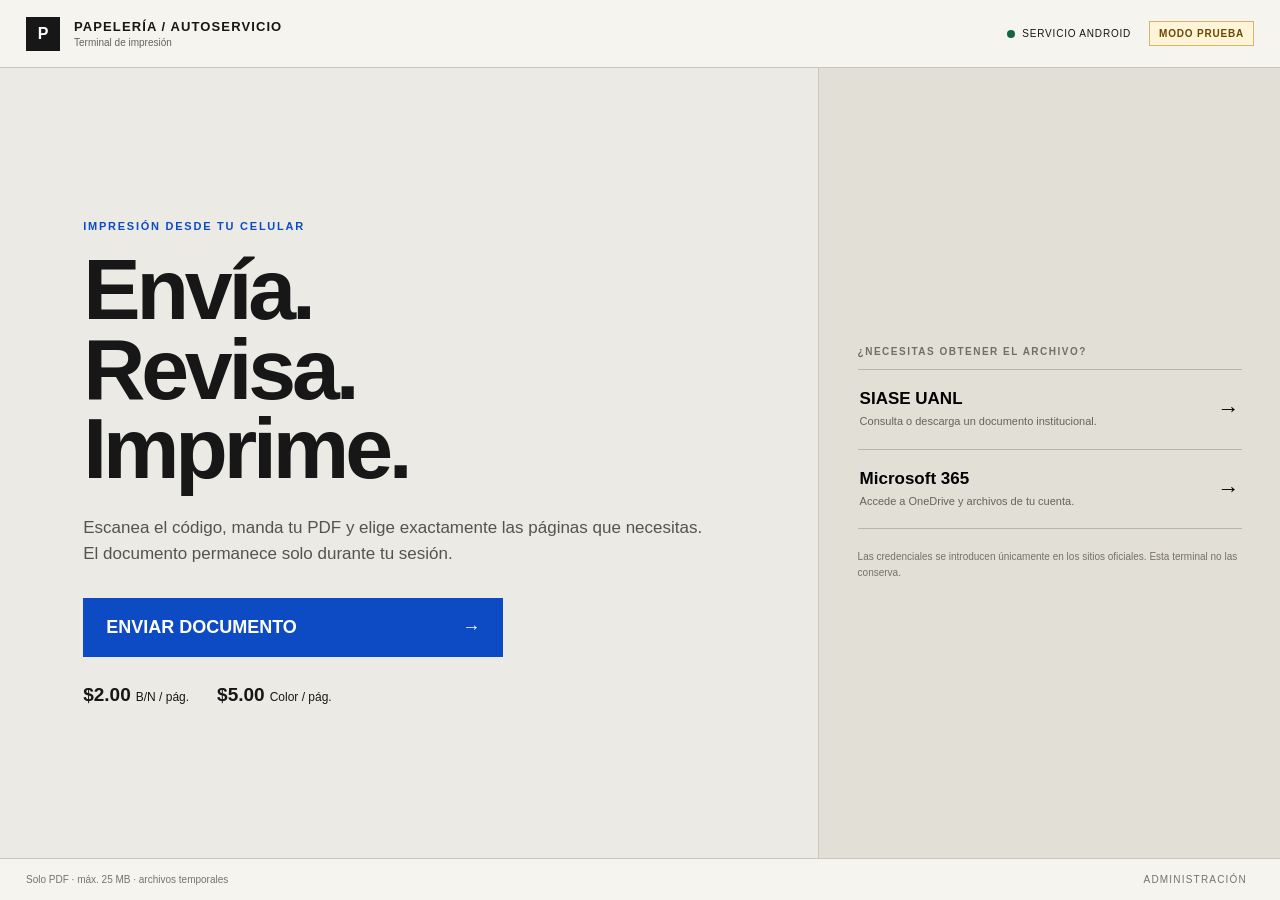
==== commit 6a590060: "Redesign kiosk v5 with page selection duplex paper sizes operation codes and admin metrics" ====
--- a/papeleria-android/app/src/main/assets/index.html
+++ b/papeleria-android/app/src/main/assets/index.html
@@ -3,67 +3,67 @@
 <head>
 <meta charset="utf-8">
 <meta name="viewport" content="width=device-width,initial-scale=1,viewport-fit=cover">
-<meta name="theme-color" content="#f1efe9">
+<meta name="theme-color" content="#eceae4">
 <title>Papelería Autoservicio</title>
 <style>
-:root{--ink:#151515;--paper:#f1efe9;--white:#fff;--line:#d3d0c7;--muted:#6f6d67;--blue:#1155cc;--blue2:#0b42a0;--green:#19734a;--red:#a52828;--soft:#e8e5dc}
-*{box-sizing:border-box}html,body{margin:0;width:100%;height:100%;font-family:Arial,Helvetica,sans-serif;background:var(--paper);color:var(--ink);overflow:hidden}button,input{font:inherit}button{cursor:pointer}
-.shell{height:100%;display:grid;grid-template-rows:72px 1fr 46px}.topbar{display:flex;align-items:center;justify-content:space-between;padding:0 28px;border-bottom:1px solid var(--line);background:#f7f5ef}.brand{display:flex;align-items:center;gap:15px}.brandmark{width:35px;height:35px;background:var(--ink);color:white;display:grid;place-items:center;font-weight:900;font-size:18px}.brandname{font-weight:900;letter-spacing:.075em;font-size:14px}.brandsub{font-size:11px;color:var(--muted);margin-top:3px}.status{display:flex;align-items:center;gap:22px;font-size:11px;text-transform:uppercase;letter-spacing:.07em}.dot{display:inline-block;width:8px;height:8px;border-radius:50%;background:var(--green);margin-right:7px}.trial{padding:7px 10px;background:#fff1d6;color:#704400;border:1px solid #e5c789;font-weight:800}
-.main{min-height:0;position:relative}.screen{display:none;height:100%;min-height:0}.screen.active{display:block}.footer{border-top:1px solid var(--line);display:flex;align-items:center;justify-content:space-between;padding:0 28px;font-size:10px;color:#77746d;background:#f7f5ef}.admin-link{border:0;background:transparent;color:#77746d;font-size:10px;text-transform:uppercase;letter-spacing:.12em;padding:8px}
-.home{height:100%;display:grid;grid-template-columns:1.35fr .65fr}.hero{padding:7vh 7vw;display:flex;flex-direction:column;justify-content:center;border-right:1px solid var(--line)}.eyebrow{font-size:12px;font-weight:900;letter-spacing:.16em;text-transform:uppercase;color:var(--blue);margin-bottom:18px}.hero h1{font-size:clamp(46px,7vw,88px);line-height:.94;letter-spacing:-.045em;margin:0;max-width:800px}.hero p{font-size:18px;line-height:1.5;color:#55534f;max-width:590px;margin:28px 0 36px}.primary{border:0;background:var(--blue);color:#fff;font-weight:900;font-size:19px;padding:20px 25px;display:flex;align-items:center;justify-content:space-between;max-width:430px;text-align:left}.primary:active{background:var(--blue2)}.primary .arrow{font-size:25px;font-weight:400}.secondary-panel{padding:6vh 3vw;display:flex;flex-direction:column;justify-content:center;background:#e9e6dd}.panel-title{font-size:11px;text-transform:uppercase;letter-spacing:.16em;font-weight:900;color:#77746d;margin-bottom:16px}.service{width:100%;border:0;border-top:1px solid #bbb8af;background:transparent;text-align:left;padding:21px 4px;display:grid;grid-template-columns:1fr auto;gap:18px}.service:last-of-type{border-bottom:1px solid #bbb8af}.service b{font-size:18px}.service span{display:block;color:#66645f;font-size:12px;margin-top:5px;line-height:1.4}.service .go{font-size:22px;align-self:center}.privacy-note{font-size:11px;color:#77746d;line-height:1.55;margin-top:22px;max-width:340px}
-.receive{height:100%;display:grid;grid-template-columns:.88fr 1.12fr}.receive-copy{padding:6vh 5vw;border-right:1px solid var(--line);display:flex;flex-direction:column;justify-content:center}.back{border:0;background:transparent;padding:0;margin:0 0 34px;text-align:left;color:#5d5b56;font-weight:800;font-size:12px;text-transform:uppercase;letter-spacing:.09em}.receive h2,.job h2,.admin h2{font-size:42px;letter-spacing:-.035em;margin:0 0 16px}.receive-copy>p{font-size:17px;line-height:1.55;color:#595752;max-width:520px}.steps{margin-top:30px;border-top:1px solid var(--line)}.step{display:grid;grid-template-columns:44px 1fr;padding:16px 0;border-bottom:1px solid var(--line)}.num{font-weight:900;color:var(--blue)}.step b{display:block;margin-bottom:4px}.step span{font-size:12px;color:#696761}.qr-zone{display:grid;place-items:center;padding:5vh;background:#fff}.qr-box{width:min(68vh,560px);text-align:center}.qr-frame{background:#fff;border:1px solid #c9c6be;padding:22px;box-shadow:0 12px 34px rgba(0,0,0,.07)}.qr-frame img{width:100%;display:block}.qr-title{font-weight:900;font-size:21px;margin:21px 0 7px}.qr-sub{color:#6a6862;font-size:12px;line-height:1.45}.qr-error{border-left:4px solid var(--red);padding:14px;background:#fff1ef;color:#7b1f1f;text-align:left}.waiting{display:inline-flex;align-items:center;gap:9px;margin-top:16px;font-size:11px;font-weight:900;letter-spacing:.08em;text-transform:uppercase}.pulse{width:9px;height:9px;border-radius:50%;background:var(--blue);animation:pulse 1.3s infinite}@keyframes pulse{0%,100%{opacity:1}50%{opacity:.25}}
-.job{height:100%;display:grid;grid-template-columns:1.25fr .75fr}.preview-pane{min-width:0;background:#d9d7d0;display:grid;grid-template-rows:56px 1fr 62px;border-right:1px solid #c6c3bb}.preview-head{display:flex;align-items:center;justify-content:space-between;padding:0 22px;background:#e8e6df;border-bottom:1px solid #c6c3bb}.file-meta{min-width:0}.file-name{font-weight:900;white-space:nowrap;overflow:hidden;text-overflow:ellipsis;max-width:55vw}.file-detail{font-size:11px;color:#696761;margin-top:3px}.preview-stage{min-height:0;display:grid;place-items:center;padding:22px;overflow:hidden}.paper-sheet{height:100%;max-height:calc(100vh - 250px);max-width:90%;aspect-ratio:8.5/11;background:#fff;box-shadow:0 10px 28px rgba(0,0,0,.18);display:grid;place-items:center;position:relative}.paper-sheet img{width:100%;height:100%;object-fit:contain}.preview-loading{font-size:11px;color:#6b6963;text-transform:uppercase;letter-spacing:.12em}.preview-nav{display:flex;align-items:center;justify-content:center;gap:16px;background:#e8e6df;border-top:1px solid #c6c3bb}.navbtn{width:42px;height:34px;border:1px solid #aaa79f;background:#f8f7f3;font-weight:900}.page-readout{font-size:12px;font-weight:800;min-width:110px;text-align:center}.settings{padding:4vh 3vw;display:flex;flex-direction:column;min-width:0;background:#f8f6f0;overflow:auto}.settings h2{font-size:32px;margin-bottom:8px}.session-id{font-size:11px;color:#77746d;text-transform:uppercase;letter-spacing:.1em;margin-bottom:28px}.field-title{font-size:11px;text-transform:uppercase;letter-spacing:.12em;font-weight:900;color:#686660;margin-bottom:10px}.segment{display:grid;grid-template-columns:1fr 1fr;border:1px solid #aaa79f;margin-bottom:25px}.seg{border:0;background:#fff;padding:15px 10px;font-weight:800}.seg.active{background:var(--ink);color:#fff}.copies{display:grid;grid-template-columns:52px 1fr 52px;border:1px solid #aaa79f;margin-bottom:25px}.copies button{border:0;background:#fff;font-size:24px}.copies-value{display:grid;place-items:center;border-left:1px solid #aaa79f;border-right:1px solid #aaa79f;font-size:20px;font-weight:900;background:#fff}.spec{display:flex;justify-content:space-between;padding:12px 0;border-top:1px solid var(--line);font-size:12px}.spec:last-of-type{border-bottom:1px solid var(--line)}.spec b{font-size:12px}.checkout{margin-top:auto;padding-top:26px}.total-label{font-size:11px;text-transform:uppercase;letter-spacing:.12em;color:#6b6963}.total{font-size:46px;font-weight:900;letter-spacing:-.04em;margin:3px 0 18px}.print-btn{width:100%;border:0;background:var(--blue);color:white;padding:18px;font-weight:900;font-size:17px}.cancel-btn{width:100%;border:0;background:transparent;color:#696761;padding:14px;font-weight:800;font-size:12px;text-transform:uppercase;letter-spacing:.08em}.privacy{font-size:10px;color:#807e77;line-height:1.45;margin-top:8px}
-.admin{height:100%;padding:5vh 6vw;overflow:auto}.admin-head{display:flex;align-items:flex-end;justify-content:space-between;border-bottom:3px solid var(--ink);padding-bottom:18px;margin-bottom:28px}.admin h2{margin:0}.admin-login{max-width:430px;margin-top:8vh}.admin-login input,.admin-grid input{width:100%;background:#fff;border:1px solid #aaa79f;padding:14px}.admin-button{border:0;background:var(--ink);color:#fff;font-weight:900;padding:14px 20px;margin-top:12px}.admin-grid{display:grid;grid-template-columns:repeat(3,1fr);gap:18px;max-width:950px}.admin-field label{display:block;font-size:11px;font-weight:900;text-transform:uppercase;letter-spacing:.09em;margin-bottom:8px;color:#696761}.history{margin-top:30px;border-top:1px solid var(--line);max-width:950px}.hist{display:grid;grid-template-columns:1fr auto auto;gap:18px;padding:14px 0;border-bottom:1px solid var(--line);font-size:12px}.hist-name{font-weight:800;white-space:nowrap;overflow:hidden;text-overflow:ellipsis}.hist small{color:#77746d}.danger{border:1px solid #bc9090;color:var(--red);background:transparent;font-weight:800;padding:12px 15px;margin-top:18px}
-.overlay{position:absolute;inset:0;background:rgba(21,21,21,.82);display:none;place-items:center;z-index:20}.overlay.show{display:grid}.donebox{background:#fff;width:min(520px,80vw);padding:38px;border-top:7px solid var(--green)}.donebox h3{font-size:31px;margin:0 0 10px}.donebox p{color:#66645f;line-height:1.5}.progress-line{height:4px;background:#e3e0d7;margin-top:24px;overflow:hidden}.progress-line:after{content:"";display:block;height:100%;background:var(--green);animation:done 2.2s linear forwards}@keyframes done{from{width:0}to{width:100%}}
-@media(max-width:820px){.home,.receive,.job{grid-template-columns:1fr}.secondary-panel{display:none}.hero{border-right:0}.receive-copy{display:none}.job{grid-template-rows:1fr auto}.preview-pane{border-right:0}.settings{max-height:43vh}.paper-sheet{max-height:43vh}.admin-grid{grid-template-columns:1fr}}
+:root{--ink:#171717;--paper:#eceae4;--white:#fff;--line:#c9c6bc;--muted:#66635d;--blue:#0d4bc4;--blue2:#09388f;--green:#17643f;--red:#9c2c2c;--amber:#8b5b00;--soft:#dedbd2}
+*{box-sizing:border-box}html,body{margin:0;width:100%;height:100%;font-family:Arial,Helvetica,sans-serif;background:var(--paper);color:var(--ink);overflow:hidden}button,input{font:inherit}button{cursor:pointer}.hidden{display:none!important}
+.shell{height:100%;display:grid;grid-template-rows:68px 1fr 42px}.topbar{display:flex;align-items:center;justify-content:space-between;padding:0 26px;border-bottom:1px solid var(--line);background:#f6f4ee}.brand{display:flex;align-items:center;gap:14px}.mark{width:34px;height:34px;background:var(--ink);color:#fff;display:grid;place-items:center;font-weight:900}.brandname{font-size:13px;font-weight:900;letter-spacing:.085em}.brandsub{font-size:10px;color:var(--muted);margin-top:3px}.topstatus{display:flex;gap:18px;align-items:center;font-size:10px;text-transform:uppercase;letter-spacing:.08em}.state{display:flex;align-items:center;gap:7px}.dot{width:8px;height:8px;border-radius:50%;background:var(--green)}.dot.warn{background:#a76d00}.mode{border:1px solid #d6b56e;background:#fff4d8;color:#6c4700;padding:6px 9px;font-weight:900}.main{min-height:0;position:relative}.screen{display:none;height:100%;min-height:0}.screen.active{display:block}.footer{border-top:1px solid var(--line);display:flex;align-items:center;justify-content:space-between;padding:0 26px;background:#f6f4ee;font-size:10px;color:#77736c}.admin-link{border:0;background:transparent;color:#77736c;font-size:10px;text-transform:uppercase;letter-spacing:.12em;padding:7px}
+.home{height:100%;display:grid;grid-template-columns:1.28fr .72fr}.hero{padding:6vh 6.5vw;display:flex;flex-direction:column;justify-content:center;border-right:1px solid var(--line)}.eyebrow{font-size:11px;font-weight:900;letter-spacing:.16em;text-transform:uppercase;color:var(--blue);margin-bottom:18px}.hero h1{font-size:clamp(48px,7vw,86px);line-height:.93;letter-spacing:-.048em;margin:0}.hero p{font-size:17px;line-height:1.5;color:#56534e;max-width:620px;margin:26px 0 32px}.start{border:0;background:var(--blue);color:#fff;font-size:18px;font-weight:900;padding:19px 23px;max-width:420px;display:flex;justify-content:space-between}.start:active{background:var(--blue2)}.pricebar{display:flex;gap:28px;margin-top:27px;font-size:12px}.pricebar b{font-size:19px;margin-right:5px}.side{background:#e2dfd6;padding:5vh 3vw;display:flex;flex-direction:column;justify-content:center}.side-title{font-size:10px;text-transform:uppercase;letter-spacing:.15em;font-weight:900;color:#716e67;margin-bottom:12px}.service{border:0;border-top:1px solid #b8b5ac;background:transparent;text-align:left;padding:19px 2px;display:grid;grid-template-columns:1fr auto;gap:14px}.service:last-of-type{border-bottom:1px solid #b8b5ac}.service b{font-size:17px}.service span{display:block;font-size:11px;color:#66635d;margin-top:5px;line-height:1.45}.service em{font-style:normal;font-size:22px;align-self:center}.side-note{font-size:10px;color:#75716a;line-height:1.55;margin-top:20px}
+.receive{height:100%;display:grid;grid-template-columns:.85fr 1.15fr}.receive-copy{padding:6vh 5vw;border-right:1px solid var(--line);display:flex;flex-direction:column;justify-content:center}.back{border:0;background:transparent;padding:0;margin:0 0 30px;text-align:left;color:#5d5a55;font-weight:900;font-size:11px;text-transform:uppercase;letter-spacing:.09em}.receive h2,.admin h2{font-size:40px;letter-spacing:-.035em;margin:0 0 14px}.receive-copy>p{font-size:16px;line-height:1.55;color:#57544f;max-width:500px}.steps{margin-top:28px;border-top:1px solid var(--line)}.step{display:grid;grid-template-columns:42px 1fr;padding:14px 0;border-bottom:1px solid var(--line)}.num{font-weight:900;color:var(--blue)}.step b{display:block}.step span{font-size:11px;color:#6a6761}.qrzone{background:#fff;display:grid;place-items:center;padding:4vh}.qrbox{width:min(65vh,540px);text-align:center}.qrframe{border:1px solid #c7c4bb;padding:18px;background:#fff;box-shadow:0 10px 28px rgba(0,0,0,.06)}.qrframe img{display:block;width:100%}.qrt{font-size:20px;font-weight:900;margin:18px 0 5px}.qrs{font-size:11px;color:#6b6861;line-height:1.45}.waiting{margin-top:14px;display:inline-flex;gap:8px;align-items:center;font-size:10px;text-transform:uppercase;letter-spacing:.1em;font-weight:900}.pulse{width:8px;height:8px;border-radius:50%;background:var(--blue);animation:p 1.25s infinite}@keyframes p{50%{opacity:.2}}.qrerr{border-left:4px solid var(--red);background:#fff0ee;padding:14px;text-align:left;color:#7f2222}
+.job{height:100%;display:grid;grid-template-columns:1.16fr .84fr}.preview{min-width:0;background:#d2d0c9;display:grid;grid-template-rows:58px 1fr 112px;border-right:1px solid #bdbab1}.previewhead{background:#e4e2db;border-bottom:1px solid #bebbb3;padding:0 20px;display:flex;align-items:center;justify-content:space-between}.filename{font-weight:900;max-width:52vw;white-space:nowrap;overflow:hidden;text-overflow:ellipsis}.filedetail{font-size:10px;color:#68655f;margin-top:3px}.previewtag{font-size:10px;text-transform:uppercase;letter-spacing:.1em;border:1px solid #aaa79f;padding:6px 8px}.stage{min-height:0;display:grid;place-items:center;padding:18px;overflow:hidden}.sheet{height:100%;max-height:calc(100vh - 292px);max-width:88%;aspect-ratio:8.5/11;background:#fff;box-shadow:0 8px 26px rgba(0,0,0,.18);display:grid;place-items:center}.sheet img{width:100%;height:100%;object-fit:contain}.loading{font-size:10px;color:#68655f;text-transform:uppercase;letter-spacing:.12em}.pagebar{background:#e4e2db;border-top:1px solid #bebbb3;display:grid;grid-template-rows:46px 1fr}.navrow{display:flex;align-items:center;justify-content:center;gap:14px}.navbtn{width:40px;height:31px;border:1px solid #aaa79f;background:#f8f7f3;font-weight:900}.readout{font-size:11px;font-weight:900;min-width:120px;text-align:center}.pagestrip{display:flex;align-items:center;gap:6px;padding:0 14px 12px;overflow-x:auto}.pagechip{flex:0 0 38px;height:34px;border:1px solid #aaa79f;background:#f8f7f3;font-size:11px;font-weight:900;position:relative}.pagechip.sel{background:var(--ink);color:#fff}.pagechip.current{outline:2px solid var(--blue);outline-offset:1px}.pagechip.sel:after{content:"";position:absolute;right:4px;top:4px;width:5px;height:5px;background:#4cc887;border-radius:50%}
+.settings{padding:3.2vh 2.7vw;background:#f8f6f0;overflow:auto;display:flex;flex-direction:column;min-width:0}.settings h2{font-size:29px;margin:0 0 5px;letter-spacing:-.025em}.operation{font-size:10px;color:#6d6963;text-transform:uppercase;letter-spacing:.1em;margin-bottom:20px}.sectiontitle{font-size:10px;text-transform:uppercase;letter-spacing:.12em;font-weight:900;color:#6a6761;margin:16px 0 8px}.seg{display:grid;border:1px solid #aaa79f;background:#fff}.seg.two{grid-template-columns:1fr 1fr}.seg.three{grid-template-columns:repeat(3,1fr)}.seg button{border:0;border-right:1px solid #aaa79f;background:#fff;padding:12px 8px;font-size:11px;font-weight:900}.seg button:last-child{border-right:0}.seg button.active{background:var(--ink);color:#fff}.copies{display:grid;grid-template-columns:48px 1fr 48px;border:1px solid #aaa79f;background:#fff}.copies button{border:0;background:#fff;font-size:22px}.copiesval{display:grid;place-items:center;border-left:1px solid #aaa79f;border-right:1px solid #aaa79f;font-size:18px;font-weight:900}.selectionline{display:flex;justify-content:space-between;align-items:center;font-size:11px;padding:10px 0;border-bottom:1px solid var(--line)}.selectionline button{border:0;background:transparent;color:var(--blue);font-size:10px;font-weight:900;text-transform:uppercase}.spec{display:flex;justify-content:space-between;font-size:11px;padding:9px 0;border-bottom:1px solid var(--line)}.spec b{font-size:11px}.checkout{margin-top:auto;padding-top:18px}.total-label{font-size:10px;text-transform:uppercase;letter-spacing:.12em;color:#696660}.total{font-size:42px;font-weight:900;letter-spacing:-.04em;margin:2px 0 13px}.printbtn{width:100%;border:0;background:var(--blue);color:#fff;padding:16px;font-size:15px;font-weight:900}.printbtn:disabled{background:#8a8a86}.cancelbtn{width:100%;border:0;background:transparent;color:#6a6761;padding:11px;font-size:10px;font-weight:900;text-transform:uppercase;letter-spacing:.09em}.privacy{font-size:9px;color:#7f7b74;line-height:1.45;margin-top:5px}
+.admin{height:100%;padding:4vh 5vw;overflow:auto}.adminhead{display:flex;justify-content:space-between;align-items:flex-end;border-bottom:3px solid var(--ink);padding-bottom:16px;margin-bottom:22px}.adminhead h2{margin:0}.adminlogin{max-width:420px;margin-top:7vh}.adminlogin input,.adminfield input{width:100%;border:1px solid #aaa79f;background:#fff;padding:13px}.adminbtn{border:0;background:var(--ink);color:#fff;padding:13px 18px;font-weight:900;margin-top:10px}.metrics{display:grid;grid-template-columns:repeat(5,1fr);border:1px solid var(--line);background:#fff;max-width:1100px}.metric{padding:16px;border-right:1px solid var(--line)}.metric:last-child{border-right:0}.metric b{display:block;font-size:25px}.metric span{font-size:9px;text-transform:uppercase;letter-spacing:.09em;color:#6d6963}.adminsettings{display:grid;grid-template-columns:repeat(3,1fr);gap:16px;margin-top:22px;max-width:900px}.adminfield label{display:block;font-size:10px;text-transform:uppercase;letter-spacing:.09em;font-weight:900;color:#66635d;margin-bottom:7px}.reprintbox{max-width:900px;margin-top:22px;border-top:1px solid var(--line);padding-top:16px;display:flex;align-items:center;justify-content:space-between;gap:20px}.reprintbox p{font-size:11px;color:#66635d;margin:4px 0}.history{max-width:1100px;margin-top:24px;border-top:1px solid var(--line)}.hist{display:grid;grid-template-columns:100px 1fr 120px 90px 100px;gap:12px;padding:12px 0;border-bottom:1px solid var(--line);font-size:11px;align-items:center}.histop{font-weight:900}.histname{white-space:nowrap;overflow:hidden;text-overflow:ellipsis}.statuspill{font-size:9px;text-transform:uppercase;letter-spacing:.06em;border:1px solid #aaa79f;padding:5px 7px;text-align:center}.danger{border:1px solid #b98a8a;color:var(--red);background:transparent;font-weight:900;padding:10px 13px;margin-top:18px}
+.overlay{position:absolute;inset:0;background:rgba(20,20,20,.84);display:none;place-items:center;z-index:20}.overlay.show{display:grid}.done{background:#fff;width:min(540px,82vw);padding:36px;border-top:7px solid var(--green)}.done .op{font-size:11px;text-transform:uppercase;letter-spacing:.12em;color:#66635d}.done h3{font-size:31px;margin:8px 0}.done p{font-size:13px;color:#5f5c57;line-height:1.5}.count{font-size:11px;font-weight:900;margin-top:18px}.line{height:4px;background:#e3e0d8;margin-top:8px;overflow:hidden}.line i{display:block;height:100%;background:var(--green);animation:close 8s linear forwards}@keyframes close{from{width:0}to{width:100%}}
+@media(max-width:900px){.home,.receive,.job{grid-template-columns:1fr}.side,.receive-copy{display:none}.hero{border-right:0}.job{grid-template-rows:1fr auto}.preview{border-right:0;grid-template-rows:48px 1fr 100px}.settings{max-height:47vh}.sheet{max-height:40vh}.metrics{grid-template-columns:1fr 1fr}.metric{border-bottom:1px solid var(--line)}.adminsettings{grid-template-columns:1fr}.hist{grid-template-columns:80px 1fr 80px}.hist>:nth-child(4),.hist>:nth-child(5){display:none}}
 </style>
 </head>
 <body>
 <div class="shell">
-<header class="topbar"><div class="brand"><div class="brandmark">P</div><div><div class="brandname">PAPELERÍA / AUTOSERVICIO</div><div class="brandsub">Terminal de impresión</div></div></div><div class="status"><span><i class="dot"></i>Sistema disponible</span><span class="trial">Modo prueba</span></div></header>
+<header class="topbar"><div class="brand"><div class="mark">P</div><div><div class="brandname">PAPELERÍA / AUTOSERVICIO</div><div class="brandsub">Terminal de impresión</div></div></div><div class="topstatus"><span class="state"><i id="systemDot" class="dot"></i><span id="systemText">Servicio Android</span></span><span class="mode">MODO PRUEBA</span></div></header>
 <main class="main">
-<section id="homeScreen" class="screen active"><div class="home"><div class="hero"><div class="eyebrow">Impresión desde tu celular</div><h1>Envía.<br>Revisa.<br>Imprime.</h1><p>Escanea un código con tu celular y manda el PDF directamente a este kiosco. No necesitas iniciar sesión ni conectar cables.</p><button class="primary" onclick="startReceive()"><span>ENVIAR DOCUMENTO</span><span class="arrow">→</span></button></div><aside class="secondary-panel"><div class="panel-title">Servicios institucionales</div><button class="service" onclick="openSecure('https://deimos.dgi.uanl.mx/cgi-bin/wspd_cgi.sh/login.htm','SIASE UANL')"><div><b>SIASE UANL</b><span>Consulta o descarga un documento institucional.</span></div><div class="go">→</div></button><button class="service" onclick="openSecure('https://www.microsoft365.com/','Microsoft 365')"><div><b>Microsoft 365</b><span>Accede a OneDrive y archivos de tu cuenta.</span></div><div class="go">→</div></button><div class="privacy-note">Las sesiones institucionales se abren aparte. El kiosco no solicita ni conserva tus credenciales.</div></aside></div></section>
-<section id="receiveScreen" class="screen"><div class="receive"><div class="receive-copy"><button class="back" onclick="returnHome()">← Cancelar sesión</button><div class="eyebrow">Paso 1 de 2</div><h2>Envía el PDF desde tu celular</h2><p>Tu celular y esta tablet deben estar conectados a la misma red. El enlace deja de funcionar en cuanto se recibe un archivo.</p><div class="steps"><div class="step"><div class="num">01</div><div><b>Escanea el código</b><span>Abre la cámara de tu celular y toca el enlace.</span></div></div><div class="step"><div class="num">02</div><div><b>Selecciona el PDF</b><span>Elige el documento que quieres imprimir.</span></div></div><div class="step"><div class="num">03</div><div><b>Envíalo</b><span>La tablet cambiará automáticamente cuando llegue.</span></div></div></div></div><div class="qr-zone"><div class="qr-box" id="qrBox"><div class="preview-loading">Preparando sesión…</div></div></div></div></section>
-<section id="jobScreen" class="screen"><div class="job"><div class="preview-pane"><div class="preview-head"><div class="file-meta"><div id="fileName" class="file-name">Documento</div><div id="fileDetail" class="file-detail">—</div></div><div class="trial">Vista previa</div></div><div class="preview-stage"><div class="paper-sheet"><div id="previewLoading" class="preview-loading">Generando vista previa…</div><img id="previewImage" alt="Vista previa" style="display:none"></div></div><div class="preview-nav"><button class="navbtn" onclick="prevPage()">←</button><div id="pageReadout" class="page-readout">Página 1 de 1</div><button class="navbtn" onclick="nextPage()">→</button></div></div><aside class="settings"><div class="eyebrow">Paso 2 de 2</div><h2>Configura tu impresión</h2><div id="sessionId" class="session-id">Trabajo temporal</div><div class="field-title">Acabado</div><div class="segment"><button id="bwBtn" class="seg active" onclick="setMode('bw')">Blanco y negro</button><button id="colorBtn" class="seg" onclick="setMode('color')">Color</button></div><div class="field-title">Copias</div><div class="copies"><button onclick="changeCopies(-1)">−</button><div id="copiesValue" class="copies-value">1</div><button onclick="changeCopies(1)">+</button></div><div class="spec"><span>Páginas</span><b id="specPages">1</b></div><div class="spec"><span>Papel</span><b>Carta</b></div><div class="spec"><span>Ajuste</span><b>A página</b></div><div class="checkout"><div class="total-label">Total estimado</div><div id="total" class="total">$0.00</div><button class="print-btn" onclick="payAndPrint()">PAGO DE PRUEBA · IMPRIMIR</button><button class="cancel-btn" onclick="cancelJob()">Cancelar y borrar documento</button><div class="privacy">El PDF se mantiene únicamente durante esta sesión y se elimina al terminar o cancelar el flujo de impresión.</div></div></aside></div></section>
-<section id="adminScreen" class="screen"><div class="admin"><div class="admin-head"><div><div class="eyebrow">Acceso restringido</div><h2>Administración</h2></div><button class="back" onclick="returnHome()">Cerrar administración</button></div><div id="adminLogin" class="admin-login"><label class="field-title">PIN administrador</label><input id="pinTry" type="password" inputmode="numeric" autocomplete="off"><button class="admin-button" onclick="loginAdmin()">ENTRAR</button></div><div id="adminPanel" style="display:none"><div class="admin-grid"><div class="admin-field"><label>Precio B/N por página</label><input id="priceBw" type="number" min="0" step="0.5"></div><div class="admin-field"><label>Precio color por página</label><input id="priceColor" type="number" min="0" step="0.5"></div><div class="admin-field"><label>Nuevo PIN</label><input id="pinNew" type="password" inputmode="numeric"></div></div><button class="admin-button" onclick="saveAdmin()">GUARDAR CAMBIOS</button><h3 style="margin-top:34px">Historial de prueba</h3><div id="history" class="history"></div><button class="danger" onclick="clearHistory()">BORRAR HISTORIAL</button></div></div></section>
-<div id="doneOverlay" class="overlay"><div class="donebox"><h3>Sesión finalizada</h3><p>El trabajo temporal fue cerrado y el documento se eliminó del kiosco.</p><div class="progress-line"></div></div></div>
+<section id="home" class="screen active"><div class="home"><div class="hero"><div class="eyebrow">Impresión desde tu celular</div><h1>Envía.<br>Revisa.<br>Imprime.</h1><p>Escanea el código, manda tu PDF y elige exactamente las páginas que necesitas. El documento permanece solo durante tu sesión.</p><button class="start" onclick="startReceive()"><span>ENVIAR DOCUMENTO</span><span>→</span></button><div class="pricebar"><span><b id="homeBw">$2.00</b>B/N / pág.</span><span><b id="homeColor">$5.00</b>Color / pág.</span></div></div><aside class="side"><div class="side-title">¿Necesitas obtener el archivo?</div><button class="service" onclick="openSecure('https://deimos.dgi.uanl.mx/cgi-bin/wspd_cgi.sh/login.htm','SIASE UANL')"><div><b>SIASE UANL</b><span>Consulta o descarga un documento institucional.</span></div><em>→</em></button><button class="service" onclick="openSecure('https://www.microsoft365.com/','Microsoft 365')"><div><b>Microsoft 365</b><span>Accede a OneDrive y archivos de tu cuenta.</span></div><em>→</em></button><div class="side-note">Las credenciales se introducen únicamente en los sitios oficiales. Esta terminal no las conserva.</div></aside></div></section>
+<section id="receive" class="screen"><div class="receive"><div class="receive-copy"><button class="back" onclick="returnHome()">← Cancelar sesión</button><div class="eyebrow">Recepción de documento</div><h2>Escanea y envía</h2><p>El código abre una página local en tu celular. Selecciona el PDF y envíalo; la pantalla cambiará sola cuando el archivo llegue.</p><div class="steps"><div class="step"><div class="num">01</div><div><b>Escanea el QR</b><span>Celular y tablet deben estar en la misma red.</span></div></div><div class="step"><div class="num">02</div><div><b>Selecciona el PDF</b><span>Máximo 25 MB.</span></div></div><div class="step"><div class="num">03</div><div><b>Continúa aquí</b><span>El enlace queda invalidado después del envío.</span></div></div></div></div><div class="qrzone"><div id="qrBox" class="qrbox"><div class="loading">Preparando sesión…</div></div></div></div></section>
+<section id="job" class="screen"><div class="job"><div class="preview"><div class="previewhead"><div><div id="fileName" class="filename">Documento</div><div id="fileDetail" class="filedetail">—</div></div><div class="previewtag">PREVISUALIZACIÓN</div></div><div class="stage"><div class="sheet"><div id="previewLoading" class="loading">Generando vista previa…</div><img id="previewImage" style="display:none" alt="Vista previa"></div></div><div class="pagebar"><div class="navrow"><button class="navbtn" onclick="prevPage()">←</button><div id="pageReadout" class="readout">Página 1 de 1</div><button class="navbtn" onclick="nextPage()">→</button></div><div id="pageStrip" class="pagestrip"></div></div></div><aside class="settings"><div class="eyebrow">Configuración</div><h2>Tu impresión</h2><div id="operationDraft" class="operation">Trabajo temporal</div><div class="selectionline"><span><b id="selectedCount">1</b> página(s) seleccionada(s)</span><span><button onclick="selectAll()">Todas</button><button onclick="selectOnlyCurrent()">Solo esta</button></span></div><div class="sectiontitle">Color</div><div class="seg two"><button id="bwBtn" class="active" onclick="setMode('bw')">BLANCO Y NEGRO</button><button id="colorBtn" onclick="setMode('color')">COLOR</button></div><div class="sectiontitle">Caras</div><div class="seg two"><button id="simplexBtn" class="active" onclick="setDuplex(false)">UNA CARA</button><button id="duplexBtn" onclick="setDuplex(true)">DOBLE CARA</button></div><div class="sectiontitle">Papel</div><div class="seg three"><button id="letterBtn" class="active" onclick="setPaper('letter')">CARTA</button><button id="a4Btn" onclick="setPaper('a4')">A4</button><button id="legalBtn" onclick="setPaper('legal')">OFICIO</button></div><div class="sectiontitle">Copias</div><div class="copies"><button onclick="changeCopies(-1)">−</button><div id="copies" class="copiesval">1</div><button onclick="changeCopies(1)">+</button></div><div class="spec"><span>Selección</span><b id="selectionText">Página 1</b></div><div class="spec"><span>Formato</span><b id="paperText">Carta · 8.5 × 11</b></div><div class="spec"><span>Impresión</span><b id="duplexText">Una cara</b></div><div class="checkout"><div class="total-label">Total estimado</div><div id="total" class="total">$0.00</div><button id="printBtn" class="printbtn" onclick="beginPrint()">CONTINUAR A IMPRESIÓN</button><button class="cancelbtn" onclick="cancelJob()">Cancelar y borrar documento</button><div class="privacy">Al imprimir o cancelar, el archivo sale de la sesión. Para resolver atascos, el administrador puede disponer de una copia temporal durante un máximo de 3 minutos.</div></div></aside></div></section>
+<section id="admin" class="screen"><div class="admin"><div class="adminhead"><div><div class="eyebrow">Área restringida</div><h2>Administración</h2></div><button class="back" onclick="returnHome()">Cerrar</button></div><div id="adminLogin" class="adminlogin"><label class="sectiontitle">PIN DE ADMINISTRADOR</label><input id="pinTry" type="password" inputmode="numeric"><button class="adminbtn" onclick="loginAdmin()">ENTRAR</button></div><div id="adminPanel" class="hidden"><div class="metrics"><div class="metric"><b id="mSales">$0</b><span>Ventas hoy</span></div><div class="metric"><b id="mOps">0</b><span>Operaciones</span></div><div class="metric"><b id="mBw">0</b><span>Páginas B/N</span></div><div class="metric"><b id="mColor">0</b><span>Páginas color</span></div><div class="metric"><b id="mIssues">0</b><span>Incidencias</span></div></div><div class="adminsettings"><div class="adminfield"><label>Precio B/N por página</label><input id="priceBw" type="number" step="0.5"></div><div class="adminfield"><label>Precio color por página</label><input id="priceColor" type="number" step="0.5"></div><div class="adminfield"><label>Nuevo PIN</label><input id="pinNew" type="password" inputmode="numeric"></div></div><button class="adminbtn" onclick="saveAdmin()">GUARDAR CAMBIOS</button><div class="reprintbox"><div><b>Reimpresión de incidencia</b><p id="reprintInfo">No hay una copia temporal disponible.</p></div><button id="reprintBtn" class="adminbtn" onclick="reprintLast()" disabled>REIMPRIMIR SIN COBRO</button></div><div class="history"><div id="history"></div></div><button class="danger" onclick="clearHistory()">Borrar historial local</button></div></div></section>
+<div id="doneOverlay" class="overlay"><div class="done"><div class="op" id="doneOp">Operación</div><h3>Impresión enviada</h3><p>Retira tus hojas de la impresora. La sesión del alumno ya terminó.</p><p id="doneStatus">El estado final lo administra el servicio de impresión de Android.</p><div id="doneCount" class="count">Nueva sesión en 8 s</div><div class="line"><i></i></div></div></div>
 </main>
-<footer class="footer"><span>Los documentos son temporales y no se muestran a otros usuarios.</span><button class="admin-link" onclick="showAdmin()">Administración</button></footer>
+<footer class="footer"><span>Solo PDF · máx. 25 MB · archivos temporales</span><button class="admin-link" onclick="showAdmin()">ADMINISTRACIÓN</button></footer>
 </div>
 <script>
-const S={name:'',pages:0,page:0,copies:1,mode:'bw',session:'',idleTimer:null};
-function cfg(){let c={bw:2,color:5,pin:'2580'};try{Object.assign(c,JSON.parse(localStorage.getItem('cfg')||'{}'))}catch{}return c}
-function saveCfg(c){localStorage.setItem('cfg',JSON.stringify(c))}
-function money(n){return new Intl.NumberFormat('es-MX',{style:'currency',currency:'MXN'}).format(n||0)}
-function screen(id){document.querySelectorAll('.screen').forEach(x=>x.classList.remove('active'));document.getElementById(id).classList.add('active')}
-function openSecure(url,title){if(window.Android)Android.openSecure(url,title)}
-function returnHome(){if(window.Android)Android.cancelCurrentJob();resetState();screen('homeScreen')}
-function resetState(){clearTimeout(S.idleTimer);S.name='';S.pages=0;S.page=0;S.copies=1;S.mode='bw';S.session='';document.getElementById('previewImage').style.display='none';document.getElementById('previewLoading').style.display='block'}
-function startReceive(){resetState();screen('receiveScreen');const box=document.getElementById('qrBox');box.innerHTML='<div class="preview-loading">Preparando sesión…</div>';try{const x=JSON.parse(Android.newUploadSession());if(!x.ok)throw new Error(x.error||'No se pudo crear la sesión');S.session=x.url.split('/').pop();box.innerHTML=`<div class="qr-frame"><img src="${x.qr}" alt="Código QR"></div><div class="qr-title">Escanea para enviar tu PDF</div><div class="qr-sub">Red local: ${x.ip}<br>La sesión se cierra después de recibir un archivo.</div><div class="waiting"><i class="pulse"></i>Esperando documento</div>`}catch(e){box.innerHTML=`<div class="qr-error"><b>No se pudo iniciar la recepción.</b><br>${escapeHtml(e.message)}</div>`}}
-window.onRemotePdfReceived=function(name,pages){S.name=name;S.pages=Math.max(1,pages||1);S.page=0;S.copies=1;S.mode='bw';document.getElementById('fileName').textContent=name;document.getElementById('fileDetail').textContent=S.pages+' página'+(S.pages===1?'':'s')+' · PDF recibido desde celular';document.getElementById('specPages').textContent=S.pages;document.getElementById('copiesValue').textContent='1';document.getElementById('bwBtn').classList.add('active');document.getElementById('colorBtn').classList.remove('active');document.getElementById('sessionId').textContent='Trabajo '+(S.session?S.session.slice(0,6).toUpperCase():'TEMPORAL');screen('jobScreen');updateQuote();requestPreview();armIdle()}
-function armIdle(){clearTimeout(S.idleTimer);S.idleTimer=setTimeout(()=>cancelJob(true),120000)}
-['pointerdown','keydown','touchstart'].forEach(ev=>document.addEventListener(ev,()=>{if(document.getElementById('jobScreen').classList.contains('active'))armIdle()},{passive:true}))
-function requestPreview(){document.getElementById('previewImage').style.display='none';document.getElementById('previewLoading').style.display='block';document.getElementById('previewLoading').textContent='Generando vista previa…';document.getElementById('pageReadout').textContent=`Página ${S.page+1} de ${S.pages}`;if(window.Android)Android.requestPreview(S.page,850)}
-window.onPreviewReady=function(page,data){if(page!==S.page)return;const img=document.getElementById('previewImage');img.src=data;img.style.display='block';document.getElementById('previewLoading').style.display='none'}
-window.onPreviewError=function(){document.getElementById('previewLoading').textContent='No se pudo generar la vista previa'}
-function prevPage(){if(S.page>0){S.page--;requestPreview()}}
-function nextPage(){if(S.page<S.pages-1){S.page++;requestPreview()}}
-function setMode(m){S.mode=m;document.getElementById('bwBtn').classList.toggle('active',m==='bw');document.getElementById('colorBtn').classList.toggle('active',m==='color');updateQuote()}
-function changeCopies(d){S.copies=Math.max(1,Math.min(20,S.copies+d));document.getElementById('copiesValue').textContent=S.copies;updateQuote()}
-function updateQuote(){const c=cfg(),pp=S.mode==='color'?Number(c.color):Number(c.bw);document.getElementById('total').textContent=money(S.pages*S.copies*pp)}
-function payAndPrint(){if(!S.pages)return;const c=cfg(),pp=S.mode==='color'?Number(c.color):Number(c.bw),total=S.pages*S.copies*pp;addHistory({at:new Date().toISOString(),name:S.name,pages:S.pages,copies:S.copies,mode:S.mode,total});clearTimeout(S.idleTimer);if(window.Android)Android.printSelected(S.mode,S.copies)}
-window.onPrintOpened=function(){}
-window.onPrintFlowFinished=function(){showDone()}
-window.onJobCleared=function(){}
-function cancelJob(silent){clearTimeout(S.idleTimer);if(window.Android)Android.cancelCurrentJob();if(silent){showDone('Sesión cancelada','El documento se eliminó por inactividad.')}else{showDone('Documento eliminado','La sesión fue cancelada y el PDF temporal se borró del kiosco.')}}
-function showDone(title='Sesión finalizada',text='El trabajo temporal fue cerrado y el documento se eliminó del kiosco.'){const o=document.getElementById('doneOverlay');o.querySelector('h3').textContent=title;o.querySelector('p').textContent=text;o.classList.add('show');setTimeout(()=>{o.classList.remove('show');resetState();screen('homeScreen')},2300)}
-function showAdmin(){resetState();if(window.Android)Android.cancelCurrentJob();screen('adminScreen');document.getElementById('adminLogin').style.display='block';document.getElementById('adminPanel').style.display='none';document.getElementById('pinTry').value=''}
-function loginAdmin(){const c=cfg();if(document.getElementById('pinTry').value!==String(c.pin)){alert('PIN incorrecto');return}document.getElementById('adminLogin').style.display='none';document.getElementById('adminPanel').style.display='block';document.getElementById('priceBw').value=c.bw;document.getElementById('priceColor').value=c.color;document.getElementById('pinNew').value=c.pin;renderHistory()}
-function saveAdmin(){const c=cfg();c.bw=Math.max(0,Number(document.getElementById('priceBw').value||0));c.color=Math.max(0,Number(document.getElementById('priceColor').value||0));c.pin=document.getElementById('pinNew').value||c.pin;saveCfg(c);alert('Configuración guardada')}
-function addHistory(j){let h=[];try{h=JSON.parse(localStorage.getItem('history')||'[]')}catch{}h.unshift(j);localStorage.setItem('history',JSON.stringify(h.slice(0,100)))}
-function renderHistory(){let h=[];try{h=JSON.parse(localStorage.getItem('history')||'[]')}catch{}const el=document.getElementById('history');el.innerHTML=h.length?'':'<div style="padding:14px 0;color:#777">Sin trabajos registrados.</div>';h.forEach(j=>{const d=document.createElement('div');d.className='hist';d.innerHTML=`<div><div class="hist-name">${escapeHtml(j.name)}</div><small>${new Date(j.at).toLocaleString('es-MX')}</small></div><div>${j.pages} pág. · ${j.copies} cop.</div><div><b>${money(j.total)}</b></div>`;el.appendChild(d)})}
-function clearHistory(){if(confirm('¿Borrar el historial de prueba?')){localStorage.removeItem('history');renderHistory()}}
-function escapeHtml(s){return String(s||'').replace(/[&<>"']/g,c=>({'&':'&amp;','<':'&lt;','>':'&gt;','"':'&quot;',"'":'&#39;'}[c]))}
+const S={name:'',pages:0,current:0,selected:new Set(),mode:'bw',duplex:false,paper:'letter',copies:1,preview:{},op:'',idle:null,doneTimer:null};
+function cfg(){let c={bw:2,color:5,pin:'2580'};try{Object.assign(c,JSON.parse(localStorage.getItem('cfg')||'{}'))}catch{}return c}function saveCfg(c){localStorage.setItem('cfg',JSON.stringify(c))}function money(n){return new Intl.NumberFormat('es-MX',{style:'currency',currency:'MXN'}).format(n||0)}
+function show(id){document.querySelectorAll('.screen').forEach(x=>x.classList.remove('active'));document.getElementById(id).classList.add('active')}function openSecure(url,title){if(window.Android)Android.openSecure(url,title)}
+function refreshHome(){const c=cfg();document.getElementById('homeBw').textContent=money(c.bw);document.getElementById('homeColor').textContent=money(c.color);refreshSystem()}
+function refreshSystem(){try{const x=JSON.parse(Android.systemStatus());const ok=!!x.printService;document.getElementById('systemDot').className='dot'+(ok?'':' warn');document.getElementById('systemText').textContent=ok?'Servicio de impresión Android':'Sin servicio de impresión'}catch{}}
+function startReceive(){clearIdle();show('receive');const box=document.getElementById('qrBox');box.innerHTML='<div class="loading">Preparando sesión…</div>';try{const x=JSON.parse(Android.newUploadSession());if(!x.ok)throw new Error(x.error||'No disponible');box.innerHTML=`<div class="qrframe"><img src="${x.qr}" alt="Código QR"></div><div class="qrt">Escanea con tu celular</div><div class="qrs">La dirección es local y temporal. No compartas este código con otra persona.</div><div class="waiting"><i class="pulse"></i>Esperando documento</div>`;setTimeout(()=>{if(document.getElementById('receive').classList.contains('active'))returnHome()},180000)}catch(e){box.innerHTML=`<div class="qrerr"><b>No se pudo crear el QR.</b><br>${esc(e.message)}</div>`}}
+function returnHome(){clearIdle();try{Android.cancelCurrentJob()}catch{}resetJob();show('home');refreshHome()}window.onJobCleared=()=>{};
+window.onRemotePdfReceived=function(name,pages){S.name=name;S.pages=Math.max(1,pages||1);S.current=0;S.selected=new Set(Array.from({length:S.pages},(_,i)=>i));S.mode='bw';S.duplex=false;S.paper='letter';S.copies=1;S.preview={};document.getElementById('fileName').textContent=name;document.getElementById('fileDetail').textContent=`${S.pages} página(s) · PDF recibido desde celular`;renderPageStrip();syncControls();show('job');requestPreview(0);armIdle()};
+function resetJob(){S.name='';S.pages=0;S.current=0;S.selected.clear();S.preview={};S.op=''}function armIdle(){clearIdle();S.idle=setTimeout(()=>{try{Android.cancelCurrentJob()}catch{}resetJob();show('home');refreshHome()},120000)}function clearIdle(){if(S.idle){clearTimeout(S.idle);S.idle=null}}
+function renderPageStrip(){const el=document.getElementById('pageStrip');el.innerHTML='';for(let i=0;i<S.pages;i++){const b=document.createElement('button');b.className='pagechip'+(S.selected.has(i)?' sel':'')+(i===S.current?' current':'');b.textContent=i+1;b.onclick=()=>{if(i===S.current){togglePage(i)}else{S.current=i;requestPreview(i);renderPageStrip()}armIdle()};el.appendChild(b)}}
+function togglePage(i){if(S.selected.has(i)){if(S.selected.size>1)S.selected.delete(i)}else S.selected.add(i);renderPageStrip();quote()}
+function selectAll(){S.selected=new Set(Array.from({length:S.pages},(_,i)=>i));renderPageStrip();quote();armIdle()}function selectOnlyCurrent(){S.selected=new Set([S.current]);renderPageStrip();quote();armIdle()}
+function prevPage(){if(S.current>0){S.current--;requestPreview(S.current);renderPageStrip();armIdle()}}function nextPage(){if(S.current<S.pages-1){S.current++;requestPreview(S.current);renderPageStrip();armIdle()}}
+function requestPreview(i){document.getElementById('pageReadout').textContent=`Página ${i+1} de ${S.pages}`;const img=document.getElementById('previewImage'),load=document.getElementById('previewLoading');if(S.preview[i]){img.src=S.preview[i];img.style.display='block';load.style.display='none';return}img.style.display='none';load.style.display='block';load.textContent='Generando vista previa…';try{Android.requestPreview(i,900)}catch{load.textContent='Vista previa no disponible'}}
+window.onPreviewReady=function(i,data){S.preview[i]=data;if(i===S.current){const img=document.getElementById('previewImage');img.src=data;img.style.display='block';document.getElementById('previewLoading').style.display='none'}};window.onPreviewError=function(){document.getElementById('previewLoading').textContent='No se pudo generar la vista previa'};
+function setMode(m){S.mode=m;document.getElementById('bwBtn').classList.toggle('active',m==='bw');document.getElementById('colorBtn').classList.toggle('active',m==='color');quote();armIdle()}function setDuplex(v){S.duplex=v;document.getElementById('simplexBtn').classList.toggle('active',!v);document.getElementById('duplexBtn').classList.toggle('active',v);document.getElementById('duplexText').textContent=v?'Doble cara · borde largo':'Una cara';armIdle()}function setPaper(p){S.paper=p;['letter','a4','legal'].forEach(x=>document.getElementById(x+'Btn').classList.toggle('active',x===p));document.getElementById('paperText').textContent=p==='a4'?'A4 · 210 × 297 mm':p==='legal'?'Oficio · 8.5 × 14':'Carta · 8.5 × 11';armIdle()}function changeCopies(d){S.copies=Math.max(1,Math.min(20,S.copies+d));document.getElementById('copies').textContent=S.copies;quote();armIdle()}
+function syncControls(){setMode('bw');setDuplex(false);setPaper('letter');document.getElementById('copies').textContent='1';quote()}
+function selectedCsv(){return Array.from(S.selected).sort((a,b)=>a-b).map(i=>i+1).join(',')}function selectionLabel(){const a=Array.from(S.selected).sort((a,b)=>a-b);if(a.length===S.pages)return'Todas';if(a.length===1)return`Página ${a[0]+1}`;if(a.length<=5)return a.map(x=>x+1).join(', ');return`${a.length} páginas`}
+function quote(){const c=cfg(),count=S.selected.size,pp=S.mode==='color'?Number(c.color):Number(c.bw);document.getElementById('selectedCount').textContent=count;document.getElementById('selectionText').textContent=selectionLabel();document.getElementById('total').textContent=money(count*S.copies*pp);document.getElementById('printBtn').disabled=count<1}
+function makeOp(){return'A-'+String(Date.now()).slice(-4)+Math.floor(Math.random()*10)}
+function beginPrint(){if(!S.pages||S.selected.size<1)return;clearIdle();S.op=makeOp();const c=cfg(),pp=S.mode==='color'?Number(c.color):Number(c.bw),total=S.selected.size*S.copies*pp;addHistory({op:S.op,at:new Date().toISOString(),name:S.name,pages:S.selected.size,copies:S.copies,mode:S.mode,duplex:S.duplex,paper:S.paper,total,status:'opening'});try{Android.printSelected(S.mode,S.copies,selectedCsv(),S.duplex,S.paper,S.op)}catch(e){updateHistoryStatus(S.op,'error');alert('No se pudo abrir la impresión.') }}
+window.onPrintOpened=function(op,copies){updateHistoryStatus(op,'dialog');};window.onPrintStatus=function(op,status){updateHistoryStatus(op,status)};
+window.onPrintFlowFinished=function(op){updateHistoryStatus(op,'sent');showDone(op)};
+function showDone(op){document.getElementById('doneOp').textContent=`Operación ${op}`;document.getElementById('doneOverlay').classList.add('show');let n=8;document.getElementById('doneCount').textContent=`Nueva sesión en ${n} s`;const t=setInterval(()=>{n--;document.getElementById('doneCount').textContent=`Nueva sesión en ${n} s`;if(n<=0){clearInterval(t);document.getElementById('doneOverlay').classList.remove('show');resetJob();show('home');refreshHome()}},1000)}
+function cancelJob(){if(confirm('¿Cancelar esta impresión y borrar el documento?')){try{Android.cancelCurrentJob()}catch{}resetJob();show('home');refreshHome()}}
+function history(){try{return JSON.parse(localStorage.getItem('history')||'[]')}catch{return[]}}function saveHistory(h){localStorage.setItem('history',JSON.stringify(h.slice(0,200)))}function addHistory(j){const h=history();h.unshift(j);saveHistory(h)}function updateHistoryStatus(op,status){const h=history(),j=h.find(x=>x.op===op);if(j){j.status=status;j.updatedAt=new Date().toISOString();saveHistory(h)}}
+function showAdmin(){clearIdle();show('admin');document.getElementById('adminLogin').classList.remove('hidden');document.getElementById('adminPanel').classList.add('hidden');document.getElementById('pinTry').value=''}function loginAdmin(){const c=cfg();if(document.getElementById('pinTry').value!==String(c.pin)){alert('PIN incorrecto');return}document.getElementById('adminLogin').classList.add('hidden');document.getElementById('adminPanel').classList.remove('hidden');document.getElementById('priceBw').value=c.bw;document.getElementById('priceColor').value=c.color;document.getElementById('pinNew').value=c.pin;renderAdmin()}
+function saveAdmin(){const c=cfg();c.bw=Math.max(0,Number(document.getElementById('priceBw').value||0));c.color=Math.max(0,Number(document.getElementById('priceColor').value||0));c.pin=document.getElementById('pinNew').value||c.pin;saveCfg(c);renderAdmin();refreshHome();alert('Configuración guardada')}
+function renderAdmin(){const h=history(),today=new Date().toDateString(),tod=h.filter(x=>new Date(x.at).toDateString()===today);document.getElementById('mSales').textContent=money(tod.reduce((a,x)=>a+Number(x.total||0),0));document.getElementById('mOps').textContent=tod.length;document.getElementById('mBw').textContent=tod.filter(x=>x.mode==='bw').reduce((a,x)=>a+(x.pages*x.copies),0);document.getElementById('mColor').textContent=tod.filter(x=>x.mode==='color').reduce((a,x)=>a+(x.pages*x.copies),0);document.getElementById('mIssues').textContent=tod.filter(x=>['failed','cancelled','error','blocked'].includes(x.status)).length;const el=document.getElementById('history');el.innerHTML=h.length?'':'<div style="padding:18px 0;color:#6d6963;font-size:11px">Sin operaciones registradas.</div>';h.slice(0,80).forEach(j=>{const d=document.createElement('div');d.className='hist';d.innerHTML=`<div class="histop">${esc(j.op||'—')}</div><div class="histname"><b>${esc(j.name)}</b><br><small>${new Date(j.at).toLocaleString('es-MX')} · ${j.pages} pág. × ${j.copies}</small></div><div>${money(j.total)}</div><div>${j.mode==='color'?'COLOR':'B/N'}</div><div class="statuspill">${esc(j.status||'—')}</div>`;el.appendChild(d)});refreshReprint()}
+function refreshReprint(){try{const x=JSON.parse(Android.systemStatus()),b=document.getElementById('reprintBtn'),i=document.getElementById('reprintInfo');if(x.reprintAvailable){i.textContent=`Operación ${x.reprintOperation} · disponible durante ${x.reprintSeconds} s.`;b.disabled=false}else{i.textContent='No hay una copia temporal disponible.';b.disabled=true}}catch{}}
+function reprintLast(){if(confirm('¿Reimprimir la última operación sin registrar un nuevo cobro?')){try{Android.reprintLast();setTimeout(refreshReprint,700)}catch{alert('No se pudo reimprimir.')}}}function clearHistory(){if(confirm('¿Borrar el historial local?')){localStorage.removeItem('history');renderAdmin()}}
+function esc(s){return String(s||'').replace(/[&<>"']/g,c=>({'&':'&amp;','<':'&lt;','>':'&gt;','"':'&quot;',"'":'&#39;'}[c]))}
+refreshHome();setInterval(()=>{if(document.getElementById('admin').classList.contains('active')&&!document.getElementById('adminPanel').classList.contains('hidden'))refreshReprint()},5000);
 </script>
 </body>
 </html>
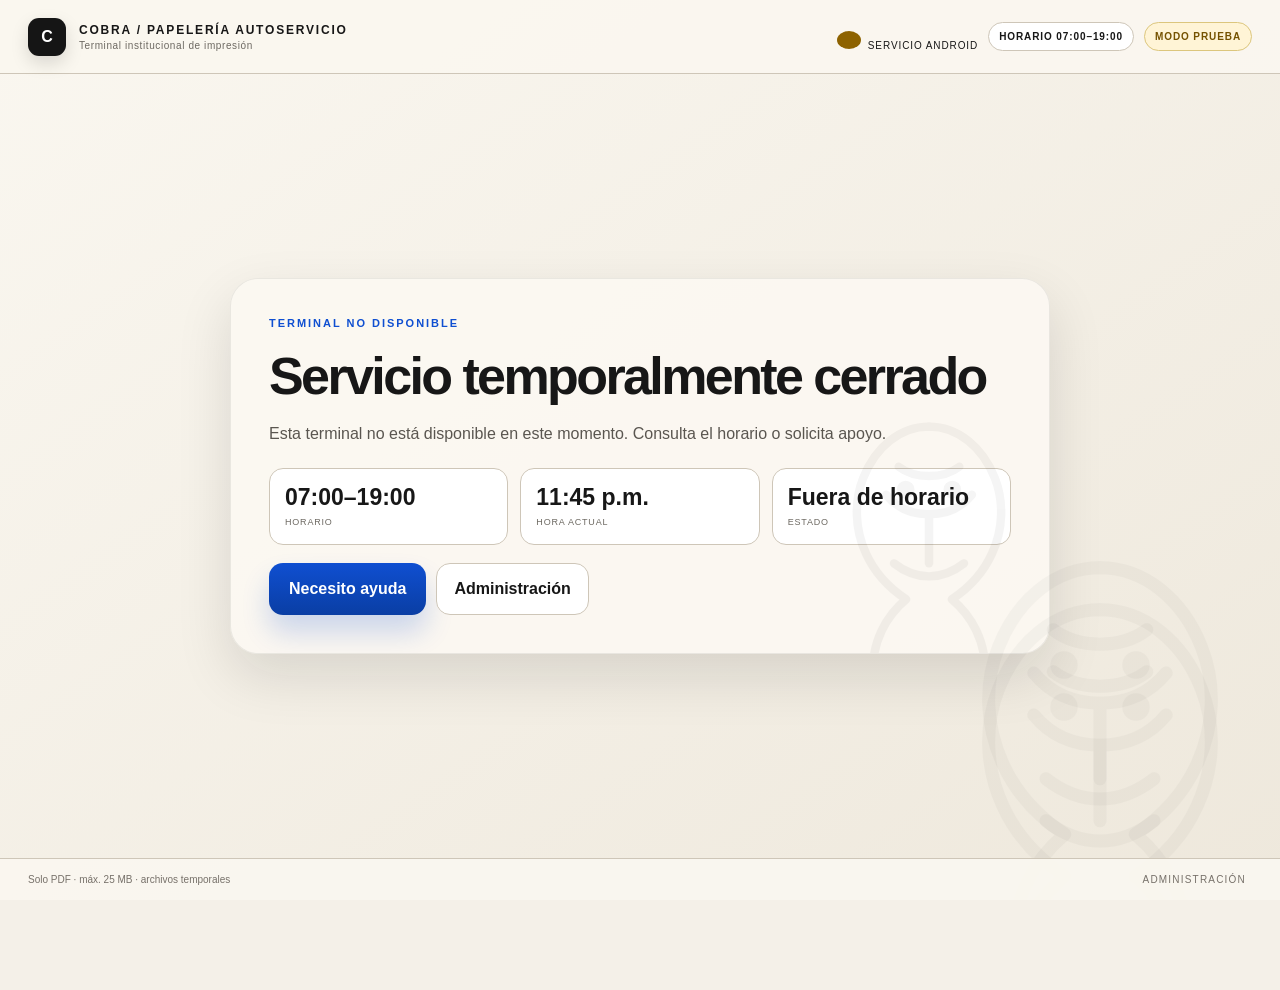
==== commit a0ddb064: "Build v6.1 premium kiosk UI from Android source" ====
--- a/papeleria-android/app/src/main/assets/index.html
+++ b/papeleria-android/app/src/main/assets/index.html
@@ -1,69 +1,38 @@
 <!doctype html>
 <html lang="es">
 <head>
-<meta charset="utf-8">
-<meta name="viewport" content="width=device-width,initial-scale=1,viewport-fit=cover">
-<meta name="theme-color" content="#eceae4">
-<title>Papelería Autoservicio</title>
+<meta charset="utf-8"><meta name="viewport" content="width=device-width,initial-scale=1,viewport-fit=cover"><meta name="theme-color" content="#f4f0e8"><title>Papelería Autoservicio</title>
 <style>
-:root{--ink:#171717;--paper:#eceae4;--white:#fff;--line:#c9c6bc;--muted:#66635d;--blue:#0d4bc4;--blue2:#09388f;--green:#17643f;--red:#9c2c2c;--amber:#8b5b00;--soft:#dedbd2}
-*{box-sizing:border-box}html,body{margin:0;width:100%;height:100%;font-family:Arial,Helvetica,sans-serif;background:var(--paper);color:var(--ink);overflow:hidden}button,input{font:inherit}button{cursor:pointer}.hidden{display:none!important}
-.shell{height:100%;display:grid;grid-template-rows:68px 1fr 42px}.topbar{display:flex;align-items:center;justify-content:space-between;padding:0 26px;border-bottom:1px solid var(--line);background:#f6f4ee}.brand{display:flex;align-items:center;gap:14px}.mark{width:34px;height:34px;background:var(--ink);color:#fff;display:grid;place-items:center;font-weight:900}.brandname{font-size:13px;font-weight:900;letter-spacing:.085em}.brandsub{font-size:10px;color:var(--muted);margin-top:3px}.topstatus{display:flex;gap:18px;align-items:center;font-size:10px;text-transform:uppercase;letter-spacing:.08em}.state{display:flex;align-items:center;gap:7px}.dot{width:8px;height:8px;border-radius:50%;background:var(--green)}.dot.warn{background:#a76d00}.mode{border:1px solid #d6b56e;background:#fff4d8;color:#6c4700;padding:6px 9px;font-weight:900}.main{min-height:0;position:relative}.screen{display:none;height:100%;min-height:0}.screen.active{display:block}.footer{border-top:1px solid var(--line);display:flex;align-items:center;justify-content:space-between;padding:0 26px;background:#f6f4ee;font-size:10px;color:#77736c}.admin-link{border:0;background:transparent;color:#77736c;font-size:10px;text-transform:uppercase;letter-spacing:.12em;padding:7px}
-.home{height:100%;display:grid;grid-template-columns:1.28fr .72fr}.hero{padding:6vh 6.5vw;display:flex;flex-direction:column;justify-content:center;border-right:1px solid var(--line)}.eyebrow{font-size:11px;font-weight:900;letter-spacing:.16em;text-transform:uppercase;color:var(--blue);margin-bottom:18px}.hero h1{font-size:clamp(48px,7vw,86px);line-height:.93;letter-spacing:-.048em;margin:0}.hero p{font-size:17px;line-height:1.5;color:#56534e;max-width:620px;margin:26px 0 32px}.start{border:0;background:var(--blue);color:#fff;font-size:18px;font-weight:900;padding:19px 23px;max-width:420px;display:flex;justify-content:space-between}.start:active{background:var(--blue2)}.pricebar{display:flex;gap:28px;margin-top:27px;font-size:12px}.pricebar b{font-size:19px;margin-right:5px}.side{background:#e2dfd6;padding:5vh 3vw;display:flex;flex-direction:column;justify-content:center}.side-title{font-size:10px;text-transform:uppercase;letter-spacing:.15em;font-weight:900;color:#716e67;margin-bottom:12px}.service{border:0;border-top:1px solid #b8b5ac;background:transparent;text-align:left;padding:19px 2px;display:grid;grid-template-columns:1fr auto;gap:14px}.service:last-of-type{border-bottom:1px solid #b8b5ac}.service b{font-size:17px}.service span{display:block;font-size:11px;color:#66635d;margin-top:5px;line-height:1.45}.service em{font-style:normal;font-size:22px;align-self:center}.side-note{font-size:10px;color:#75716a;line-height:1.55;margin-top:20px}
-.receive{height:100%;display:grid;grid-template-columns:.85fr 1.15fr}.receive-copy{padding:6vh 5vw;border-right:1px solid var(--line);display:flex;flex-direction:column;justify-content:center}.back{border:0;background:transparent;padding:0;margin:0 0 30px;text-align:left;color:#5d5a55;font-weight:900;font-size:11px;text-transform:uppercase;letter-spacing:.09em}.receive h2,.admin h2{font-size:40px;letter-spacing:-.035em;margin:0 0 14px}.receive-copy>p{font-size:16px;line-height:1.55;color:#57544f;max-width:500px}.steps{margin-top:28px;border-top:1px solid var(--line)}.step{display:grid;grid-template-columns:42px 1fr;padding:14px 0;border-bottom:1px solid var(--line)}.num{font-weight:900;color:var(--blue)}.step b{display:block}.step span{font-size:11px;color:#6a6761}.qrzone{background:#fff;display:grid;place-items:center;padding:4vh}.qrbox{width:min(65vh,540px);text-align:center}.qrframe{border:1px solid #c7c4bb;padding:18px;background:#fff;box-shadow:0 10px 28px rgba(0,0,0,.06)}.qrframe img{display:block;width:100%}.qrt{font-size:20px;font-weight:900;margin:18px 0 5px}.qrs{font-size:11px;color:#6b6861;line-height:1.45}.waiting{margin-top:14px;display:inline-flex;gap:8px;align-items:center;font-size:10px;text-transform:uppercase;letter-spacing:.1em;font-weight:900}.pulse{width:8px;height:8px;border-radius:50%;background:var(--blue);animation:p 1.25s infinite}@keyframes p{50%{opacity:.2}}.qrerr{border-left:4px solid var(--red);background:#fff0ee;padding:14px;text-align:left;color:#7f2222}
-.job{height:100%;display:grid;grid-template-columns:1.16fr .84fr}.preview{min-width:0;background:#d2d0c9;display:grid;grid-template-rows:58px 1fr 112px;border-right:1px solid #bdbab1}.previewhead{background:#e4e2db;border-bottom:1px solid #bebbb3;padding:0 20px;display:flex;align-items:center;justify-content:space-between}.filename{font-weight:900;max-width:52vw;white-space:nowrap;overflow:hidden;text-overflow:ellipsis}.filedetail{font-size:10px;color:#68655f;margin-top:3px}.previewtag{font-size:10px;text-transform:uppercase;letter-spacing:.1em;border:1px solid #aaa79f;padding:6px 8px}.stage{min-height:0;display:grid;place-items:center;padding:18px;overflow:hidden}.sheet{height:100%;max-height:calc(100vh - 292px);max-width:88%;aspect-ratio:8.5/11;background:#fff;box-shadow:0 8px 26px rgba(0,0,0,.18);display:grid;place-items:center}.sheet img{width:100%;height:100%;object-fit:contain}.loading{font-size:10px;color:#68655f;text-transform:uppercase;letter-spacing:.12em}.pagebar{background:#e4e2db;border-top:1px solid #bebbb3;display:grid;grid-template-rows:46px 1fr}.navrow{display:flex;align-items:center;justify-content:center;gap:14px}.navbtn{width:40px;height:31px;border:1px solid #aaa79f;background:#f8f7f3;font-weight:900}.readout{font-size:11px;font-weight:900;min-width:120px;text-align:center}.pagestrip{display:flex;align-items:center;gap:6px;padding:0 14px 12px;overflow-x:auto}.pagechip{flex:0 0 38px;height:34px;border:1px solid #aaa79f;background:#f8f7f3;font-size:11px;font-weight:900;position:relative}.pagechip.sel{background:var(--ink);color:#fff}.pagechip.current{outline:2px solid var(--blue);outline-offset:1px}.pagechip.sel:after{content:"";position:absolute;right:4px;top:4px;width:5px;height:5px;background:#4cc887;border-radius:50%}
-.settings{padding:3.2vh 2.7vw;background:#f8f6f0;overflow:auto;display:flex;flex-direction:column;min-width:0}.settings h2{font-size:29px;margin:0 0 5px;letter-spacing:-.025em}.operation{font-size:10px;color:#6d6963;text-transform:uppercase;letter-spacing:.1em;margin-bottom:20px}.sectiontitle{font-size:10px;text-transform:uppercase;letter-spacing:.12em;font-weight:900;color:#6a6761;margin:16px 0 8px}.seg{display:grid;border:1px solid #aaa79f;background:#fff}.seg.two{grid-template-columns:1fr 1fr}.seg.three{grid-template-columns:repeat(3,1fr)}.seg button{border:0;border-right:1px solid #aaa79f;background:#fff;padding:12px 8px;font-size:11px;font-weight:900}.seg button:last-child{border-right:0}.seg button.active{background:var(--ink);color:#fff}.copies{display:grid;grid-template-columns:48px 1fr 48px;border:1px solid #aaa79f;background:#fff}.copies button{border:0;background:#fff;font-size:22px}.copiesval{display:grid;place-items:center;border-left:1px solid #aaa79f;border-right:1px solid #aaa79f;font-size:18px;font-weight:900}.selectionline{display:flex;justify-content:space-between;align-items:center;font-size:11px;padding:10px 0;border-bottom:1px solid var(--line)}.selectionline button{border:0;background:transparent;color:var(--blue);font-size:10px;font-weight:900;text-transform:uppercase}.spec{display:flex;justify-content:space-between;font-size:11px;padding:9px 0;border-bottom:1px solid var(--line)}.spec b{font-size:11px}.checkout{margin-top:auto;padding-top:18px}.total-label{font-size:10px;text-transform:uppercase;letter-spacing:.12em;color:#696660}.total{font-size:42px;font-weight:900;letter-spacing:-.04em;margin:2px 0 13px}.printbtn{width:100%;border:0;background:var(--blue);color:#fff;padding:16px;font-size:15px;font-weight:900}.printbtn:disabled{background:#8a8a86}.cancelbtn{width:100%;border:0;background:transparent;color:#6a6761;padding:11px;font-size:10px;font-weight:900;text-transform:uppercase;letter-spacing:.09em}.privacy{font-size:9px;color:#7f7b74;line-height:1.45;margin-top:5px}
-.admin{height:100%;padding:4vh 5vw;overflow:auto}.adminhead{display:flex;justify-content:space-between;align-items:flex-end;border-bottom:3px solid var(--ink);padding-bottom:16px;margin-bottom:22px}.adminhead h2{margin:0}.adminlogin{max-width:420px;margin-top:7vh}.adminlogin input,.adminfield input{width:100%;border:1px solid #aaa79f;background:#fff;padding:13px}.adminbtn{border:0;background:var(--ink);color:#fff;padding:13px 18px;font-weight:900;margin-top:10px}.metrics{display:grid;grid-template-columns:repeat(5,1fr);border:1px solid var(--line);background:#fff;max-width:1100px}.metric{padding:16px;border-right:1px solid var(--line)}.metric:last-child{border-right:0}.metric b{display:block;font-size:25px}.metric span{font-size:9px;text-transform:uppercase;letter-spacing:.09em;color:#6d6963}.adminsettings{display:grid;grid-template-columns:repeat(3,1fr);gap:16px;margin-top:22px;max-width:900px}.adminfield label{display:block;font-size:10px;text-transform:uppercase;letter-spacing:.09em;font-weight:900;color:#66635d;margin-bottom:7px}.reprintbox{max-width:900px;margin-top:22px;border-top:1px solid var(--line);padding-top:16px;display:flex;align-items:center;justify-content:space-between;gap:20px}.reprintbox p{font-size:11px;color:#66635d;margin:4px 0}.history{max-width:1100px;margin-top:24px;border-top:1px solid var(--line)}.hist{display:grid;grid-template-columns:100px 1fr 120px 90px 100px;gap:12px;padding:12px 0;border-bottom:1px solid var(--line);font-size:11px;align-items:center}.histop{font-weight:900}.histname{white-space:nowrap;overflow:hidden;text-overflow:ellipsis}.statuspill{font-size:9px;text-transform:uppercase;letter-spacing:.06em;border:1px solid #aaa79f;padding:5px 7px;text-align:center}.danger{border:1px solid #b98a8a;color:var(--red);background:transparent;font-weight:900;padding:10px 13px;margin-top:18px}
-.overlay{position:absolute;inset:0;background:rgba(20,20,20,.84);display:none;place-items:center;z-index:20}.overlay.show{display:grid}.done{background:#fff;width:min(540px,82vw);padding:36px;border-top:7px solid var(--green)}.done .op{font-size:11px;text-transform:uppercase;letter-spacing:.12em;color:#66635d}.done h3{font-size:31px;margin:8px 0}.done p{font-size:13px;color:#5f5c57;line-height:1.5}.count{font-size:11px;font-weight:900;margin-top:18px}.line{height:4px;background:#e3e0d8;margin-top:8px;overflow:hidden}.line i{display:block;height:100%;background:var(--green);animation:close 8s linear forwards}@keyframes close{from{width:0}to{width:100%}}
-@media(max-width:900px){.home,.receive,.job{grid-template-columns:1fr}.side,.receive-copy{display:none}.hero{border-right:0}.job{grid-template-rows:1fr auto}.preview{border-right:0;grid-template-rows:48px 1fr 100px}.settings{max-height:47vh}.sheet{max-height:40vh}.metrics{grid-template-columns:1fr 1fr}.metric{border-bottom:1px solid var(--line)}.adminsettings{grid-template-columns:1fr}.hist{grid-template-columns:80px 1fr 80px}.hist>:nth-child(4),.hist>:nth-child(5){display:none}}
+:root{--bg:#f4f0e8;--panel:#fbf8f2;--ink:#171717;--mut:#6d6962;--line:#cec6b8;--blue:#0f4fd1;--blue2:#0a3ea4;--green:#1e6c49;--red:#972f2f;--amber:#8d6200;--shadow:0 22px 55px rgba(20,18,14,.12);--cobra:url("data:image/svg+xml;utf8,<svg xmlns='http://www.w3.org/2000/svg' viewBox='0 0 600 600'><g fill='none' stroke='%23171717' stroke-width='18' stroke-linecap='round' stroke-linejoin='round'><path d='M300 72c-62 0-115 44-141 110-20 51-18 110 6 162 19 42 48 73 86 98-45 38-71 91-71 150'/><path d='M300 72c62 0 115 44 141 110 20 51 18 110-6 162-19 42-48 73-86 98 45 38 71 91 71 150'/><path d='M208 218c22 27 53 42 92 42s70-15 92-42'/><path d='M235 158c17 13 40 20 65 20s48-7 65-20'/><path d='M300 260v105'/><path d='M225 365c23 18 48 28 75 28s52-10 75-28'/><circle cx='250' cy='207' r='10' fill='%23171717'/><circle cx='350' cy='207' r='10' fill='%23171717'/></g></svg>")}
+*{box-sizing:border-box}html,body{margin:0;width:100%;height:100%;font-family:Inter,Segoe UI,Arial,sans-serif;background:var(--bg);color:var(--ink);overflow:hidden}button,input{font:inherit}.hidden{display:none!important}.screen{display:none;height:100%;min-height:0;position:relative}.screen.active{display:block}button{cursor:pointer}.app{height:100%;display:grid;grid-template-rows:74px 1fr 42px;position:relative;background:linear-gradient(145deg,#faf7f0,#eee8dc)}.app:after,.screen:after{content:"";position:absolute;right:-4vh;bottom:-10vh;width:48vh;height:48vh;background:var(--cobra) center/contain no-repeat;opacity:.028;pointer-events:none}.top{display:flex;align-items:center;justify-content:space-between;padding:0 28px;border-bottom:1px solid var(--line);background:rgba(250,247,240,.96);z-index:3}.brand{display:flex;gap:13px;align-items:center}.mark{width:38px;height:38px;border-radius:11px;background:#151515;color:#fff;display:grid;place-items:center;font-weight:900;box-shadow:0 7px 18px #0002}.brand b{display:block;font-size:12px;letter-spacing:.15em}.brand small{display:block;margin-top:3px;color:var(--mut);font-size:10px;letter-spacing:.06em}.status{display:flex;gap:10px;align-items:center;font-size:10px;text-transform:uppercase;letter-spacing:.09em}.pill{padding:8px 10px;border:1px solid var(--line);background:#fff;border-radius:99px;font-weight:800}.pill.demo{background:#fff4d6;color:#755200;border-color:#dcc67d}.dot{display:inline-block;width:8px;height:8px;border-radius:50%;background:var(--green);margin-right:7px}.dot.warn{background:var(--amber)}.main{min-height:0;position:relative}.footer{display:flex;align-items:center;justify-content:space-between;padding:0 28px;border-top:1px solid var(--line);background:rgba(250,247,240,.96);font-size:10px;color:#77716a;z-index:3}.adminlink{border:0;background:transparent;color:#77716a;text-transform:uppercase;letter-spacing:.12em;font-size:10px}
+.home{height:100%;display:grid;grid-template-columns:1.27fr .73fr}.hero{padding:6vh 6vw;display:flex;flex-direction:column;justify-content:center;border-right:1px solid var(--line)}.eye{color:var(--blue);font-size:11px;font-weight:900;text-transform:uppercase;letter-spacing:.18em;margin-bottom:17px}.hero h1{font-size:clamp(52px,7vw,92px);line-height:.91;letter-spacing:-.055em;margin:0}.hero p{font-size:17px;line-height:1.55;color:#59554f;max-width:650px;margin:24px 0 0}.startrow{display:flex;gap:12px;margin-top:28px}.primary{border:0;border-radius:14px;background:linear-gradient(180deg,var(--blue),var(--blue2));color:#fff;padding:17px 20px;font-weight:900;box-shadow:0 17px 28px rgba(15,79,209,.2)}.start{font-size:17px;min-width:365px;display:flex;justify-content:space-between}.secondary{border:1px solid var(--line);border-radius:14px;background:#fff;color:var(--ink);padding:15px 17px;font-weight:900}.prices{display:flex;gap:28px;margin-top:25px;font-size:12px}.prices b{font-size:20px;margin-right:6px}.badges{display:flex;gap:9px;margin-top:20px}.badge{font-size:10px;font-weight:900;text-transform:uppercase;letter-spacing:.08em;border:1px solid var(--line);background:#fff;padding:8px 10px;border-radius:99px}.side{padding:5vh 3vw;display:flex;align-items:center;background:linear-gradient(180deg,#e9e3d8,#dfd8cb)}.sidebox{width:100%;background:#ffffffa8;border:1px solid #00000012;border-radius:24px;padding:18px;box-shadow:0 20px 45px #0000000d}.sidetitle{font-size:10px;text-transform:uppercase;letter-spacing:.14em;font-weight:900;color:var(--mut);margin-bottom:8px}.service{width:100%;border:0;border-top:1px solid #0002;background:transparent;text-align:left;padding:18px 2px;display:grid;grid-template-columns:1fr auto}.service:first-of-type{border-top:0}.service b{font-size:17px}.service span{display:block;font-size:11px;color:var(--mut);margin-top:5px;line-height:1.45}.service em{font-style:normal;font-size:22px}.service.off{opacity:.38;pointer-events:none}.note{font-size:10px;color:#77716a;line-height:1.5;margin-top:16px}.alert{border-left:4px solid var(--amber);background:#fff4d6;color:#755200;padding:11px 12px;font-size:11px;margin-top:16px}
+.receive{height:100%;display:grid;grid-template-columns:.82fr 1.18fr}.receivecopy{padding:6vh 5vw;border-right:1px solid var(--line);display:flex;flex-direction:column;justify-content:center}.back{border:0;background:transparent;padding:0;margin:0 0 28px;text-align:left;font-size:10px;font-weight:900;text-transform:uppercase;letter-spacing:.1em;color:var(--mut)}.receive h2,.admin h2{font-size:40px;letter-spacing:-.04em;margin:0 0 12px}.receivecopy>p{font-size:16px;line-height:1.55;color:#59554f}.steps{margin-top:24px;border-top:1px solid var(--line)}.step{display:grid;grid-template-columns:42px 1fr;padding:13px 0;border-bottom:1px solid var(--line)}.step i{font-style:normal;color:var(--blue);font-weight:900}.step b{display:block}.step span{font-size:11px;color:var(--mut)}.qrzone{display:grid;place-items:center;padding:4vh}.qrbox{width:min(66vh,560px);text-align:center}.qrframe{background:#fff;border:1px solid var(--line);border-radius:24px;padding:18px;box-shadow:var(--shadow)}.qrframe img{display:block;width:100%;border-radius:12px}.qrt{font-size:22px;font-weight:900;margin:16px 0 5px}.qrs{font-size:11px;color:var(--mut);line-height:1.45}.wait{display:inline-flex;align-items:center;gap:8px;margin-top:14px;font-size:10px;text-transform:uppercase;letter-spacing:.1em;font-weight:900}.pulse{width:8px;height:8px;border-radius:50%;background:var(--blue);animation:p 1.2s infinite}@keyframes p{50%{opacity:.2}}
+.job{height:100%;display:grid;grid-template-columns:1.13fr .87fr}.preview{display:grid;grid-template-rows:58px 1fr 112px;background:#d8d3c9;border-right:1px solid #bdb6aa;min-width:0}.previewhead{display:flex;align-items:center;justify-content:space-between;padding:0 20px;background:#e9e4da;border-bottom:1px solid #beb7ac}.fname{font-weight:900;max-width:52vw;white-space:nowrap;overflow:hidden;text-overflow:ellipsis}.fdetail{font-size:10px;color:var(--mut);margin-top:3px}.tag{font-size:9px;text-transform:uppercase;letter-spacing:.1em;border:1px solid #aaa39a;border-radius:99px;padding:6px 8px}.stage{min-height:0;display:grid;place-items:center;padding:18px}.sheet{height:100%;max-height:calc(100vh - 298px);max-width:88%;aspect-ratio:8.5/11;background:#fff;box-shadow:0 10px 25px #0003;display:grid;place-items:center}.sheet img{width:100%;height:100%;object-fit:contain}.loading{font-size:10px;color:var(--mut);text-transform:uppercase;letter-spacing:.11em}.pagebar{display:grid;grid-template-rows:44px 1fr;background:#e9e4da;border-top:1px solid #beb7ac}.nav{display:flex;align-items:center;justify-content:center;gap:14px}.nav button,.pagechip{border:1px solid #aaa39a;background:#faf8f3;border-radius:9px;font-weight:900}.nav button{width:40px;height:31px}.pages{display:flex;gap:6px;align-items:center;padding:0 14px 12px;overflow-x:auto}.pagechip{flex:0 0 38px;height:34px;position:relative}.pagechip.sel{background:#171717;color:#fff}.pagechip.current{outline:2px solid var(--blue);outline-offset:1px}.settings{padding:3vh 2.7vw;background:#faf7f1;overflow:auto;display:flex;flex-direction:column}.settings h2{font-size:30px;letter-spacing:-.03em;margin:0 0 4px}.opdraft{font-size:10px;text-transform:uppercase;letter-spacing:.1em;color:var(--mut);margin-bottom:16px}.line{display:flex;justify-content:space-between;align-items:center;font-size:11px;padding:9px 0;border-bottom:1px solid var(--line)}.line button{border:0;background:transparent;color:var(--blue);font-size:10px;font-weight:900;text-transform:uppercase}.label{font-size:10px;text-transform:uppercase;letter-spacing:.11em;font-weight:900;color:var(--mut);margin:14px 0 7px}.seg{display:grid;border:1px solid #aaa39a;background:#fff;border-radius:13px;overflow:hidden}.seg.two{grid-template-columns:1fr 1fr}.seg.three{grid-template-columns:repeat(3,1fr)}.seg button{border:0;border-right:1px solid #aaa39a;background:#fff;padding:11px 7px;font-size:10px;font-weight:900}.seg button:last-child{border-right:0}.seg button.active{background:#171717;color:#fff}.seg button.off{opacity:.4;pointer-events:none}.copies{display:grid;grid-template-columns:48px 1fr 48px;border:1px solid #aaa39a;border-radius:13px;overflow:hidden;background:#fff}.copies button{border:0;background:#fff;font-size:22px}.copies div{display:grid;place-items:center;border-left:1px solid #aaa39a;border-right:1px solid #aaa39a;font-weight:900;font-size:18px}.checkout{margin-top:auto;padding-top:16px}.totallabel{font-size:10px;text-transform:uppercase;letter-spacing:.1em;color:var(--mut)}.total{font-size:41px;font-weight:900;letter-spacing:-.04em;margin:2px 0 11px}.print{width:100%;font-size:14px}.print.busy{background:#85837e;box-shadow:none}.smallbtn{width:100%;margin-top:9px}.privacy{font-size:9px;line-height:1.45;color:#7b766f;margin-top:9px}.warn{margin-top:9px;background:#fff4d6;color:#735000;border-left:4px solid var(--amber);padding:9px 10px;font-size:10px;line-height:1.4}
+.admin{height:100%;padding:4vh 5vw;overflow:auto}.adminhead{display:flex;justify-content:space-between;align-items:flex-end;border-bottom:3px solid #171717;padding-bottom:15px;margin-bottom:20px}.login{max-width:420px;margin-top:7vh}.login input,.field input{width:100%;padding:12px;border:1px solid #aaa39a;background:#fff;border-radius:11px}.metrics{display:grid;grid-template-columns:repeat(5,1fr);border:1px solid var(--line);background:#fff;border-radius:15px;overflow:hidden;max-width:1100px}.metric{padding:15px;border-right:1px solid var(--line)}.metric:last-child{border-right:0}.metric b{display:block;font-size:24px}.metric span{font-size:9px;text-transform:uppercase;letter-spacing:.08em;color:var(--mut)}.fields{display:grid;grid-template-columns:repeat(3,1fr);gap:14px;margin-top:20px;max-width:1000px}.fields.two{grid-template-columns:repeat(2,1fr)}.field label{display:block;font-size:9px;text-transform:uppercase;letter-spacing:.08em;font-weight:900;color:var(--mut);margin-bottom:6px}.checks{display:grid;grid-template-columns:repeat(3,1fr);gap:9px;max-width:1000px;margin-top:17px}.check{display:flex;align-items:center;gap:8px;border:1px solid var(--line);background:#fff;padding:11px;border-radius:11px;font-size:11px}.check input{width:18px;height:18px}.actions{display:flex;gap:10px;flex-wrap:wrap;margin-top:14px}.history{max-width:1100px;margin-top:22px;background:#fff;border:1px solid var(--line);border-radius:15px;overflow:hidden}.hist{display:grid;grid-template-columns:115px 1fr 90px 70px 90px;gap:10px;padding:11px 14px;border-top:1px solid var(--line);font-size:10px;align-items:center}.hist:first-child{border-top:0}.hist b{font-size:11px}.hist small{color:var(--mut)}.danger{background:var(--red)!important}.reprint{display:flex;align-items:center;justify-content:space-between;gap:20px;max-width:1000px;border-top:1px solid var(--line);padding-top:16px;margin-top:20px}.reprint p{font-size:11px;color:var(--mut);margin:4px 0}
+.closed{height:100%;display:grid;place-items:center;padding:4vw}.closedbox{width:min(820px,92vw);background:#fbf8f2ef;border:1px solid #00000012;border-radius:28px;padding:38px;box-shadow:var(--shadow);position:relative;overflow:hidden}.closedbox:after{content:"";position:absolute;right:-20px;bottom:-20px;width:280px;height:280px;background:var(--cobra) center/contain no-repeat;opacity:.045}.closedbox h2{font-size:52px;letter-spacing:-.05em;margin:0 0 12px}.closedbox p{font-size:16px;line-height:1.55;color:#5a5650;max-width:670px}.closedgrid{display:grid;grid-template-columns:repeat(3,1fr);gap:12px;margin-top:22px}.closedk{background:#fff;border:1px solid var(--line);padding:15px;border-radius:14px}.closedk b{display:block;font-size:23px}.closedk span{font-size:9px;text-transform:uppercase;letter-spacing:.09em;color:var(--mut)}
+.overlay{position:fixed;inset:0;display:none;place-items:center;padding:30px;background:#18151270;backdrop-filter:blur(4px);z-index:20}.overlay.show{display:grid}.modal{width:min(540px,90vw);background:#fbf8f2;border:1px solid #00000012;border-radius:25px;padding:27px;box-shadow:var(--shadow);position:relative;overflow:hidden}.modal:after{content:"";position:absolute;right:-45px;bottom:-45px;width:220px;height:220px;background:var(--cobra) center/contain no-repeat;opacity:.04}.modal .mop{font-size:10px;text-transform:uppercase;letter-spacing:.1em;color:var(--mut)}.modal h3{font-size:34px;letter-spacing:-.03em;margin:7px 0 9px}.modal p{font-size:14px;line-height:1.5;color:#59554f;margin:0}.modal .count{font-size:12px;font-weight:900;margin-top:16px}.modalactions{display:flex;gap:10px;margin-top:18px;flex-wrap:wrap}
+@media(max-width:960px){.home,.receive,.job{grid-template-columns:1fr}.side,.receivecopy{display:none}.hero{border-right:0}.preview{border-right:0}.settings{max-height:48vh}.metrics{grid-template-columns:repeat(2,1fr)}.fields,.fields.two,.checks{grid-template-columns:1fr 1fr}.hist{grid-template-columns:1fr;gap:4px}}
 </style>
 </head>
-<body>
-<div class="shell">
-<header class="topbar"><div class="brand"><div class="mark">P</div><div><div class="brandname">PAPELERÍA / AUTOSERVICIO</div><div class="brandsub">Terminal de impresión</div></div></div><div class="topstatus"><span class="state"><i id="systemDot" class="dot"></i><span id="systemText">Servicio Android</span></span><span class="mode">MODO PRUEBA</span></div></header>
+<body><div class="app">
+<header class="top"><div class="brand"><div class="mark">C</div><div><b>COBRA / PAPELERÍA AUTOSERVICIO</b><small>Terminal institucional de impresión</small></div></div><div class="status"><span><i id="dot" class="dot"></i><span id="sys">Servicio Android</span></span><span id="hours" class="pill">Horario 07:00–19:00</span><span class="pill demo">Modo prueba</span></div></header>
 <main class="main">
-<section id="home" class="screen active"><div class="home"><div class="hero"><div class="eyebrow">Impresión desde tu celular</div><h1>Envía.<br>Revisa.<br>Imprime.</h1><p>Escanea el código, manda tu PDF y elige exactamente las páginas que necesitas. El documento permanece solo durante tu sesión.</p><button class="start" onclick="startReceive()"><span>ENVIAR DOCUMENTO</span><span>→</span></button><div class="pricebar"><span><b id="homeBw">$2.00</b>B/N / pág.</span><span><b id="homeColor">$5.00</b>Color / pág.</span></div></div><aside class="side"><div class="side-title">¿Necesitas obtener el archivo?</div><button class="service" onclick="openSecure('https://deimos.dgi.uanl.mx/cgi-bin/wspd_cgi.sh/login.htm','SIASE UANL')"><div><b>SIASE UANL</b><span>Consulta o descarga un documento institucional.</span></div><em>→</em></button><button class="service" onclick="openSecure('https://www.microsoft365.com/','Microsoft 365')"><div><b>Microsoft 365</b><span>Accede a OneDrive y archivos de tu cuenta.</span></div><em>→</em></button><div class="side-note">Las credenciales se introducen únicamente en los sitios oficiales. Esta terminal no las conserva.</div></aside></div></section>
-<section id="receive" class="screen"><div class="receive"><div class="receive-copy"><button class="back" onclick="returnHome()">← Cancelar sesión</button><div class="eyebrow">Recepción de documento</div><h2>Escanea y envía</h2><p>El código abre una página local en tu celular. Selecciona el PDF y envíalo; la pantalla cambiará sola cuando el archivo llegue.</p><div class="steps"><div class="step"><div class="num">01</div><div><b>Escanea el QR</b><span>Celular y tablet deben estar en la misma red.</span></div></div><div class="step"><div class="num">02</div><div><b>Selecciona el PDF</b><span>Máximo 25 MB.</span></div></div><div class="step"><div class="num">03</div><div><b>Continúa aquí</b><span>El enlace queda invalidado después del envío.</span></div></div></div></div><div class="qrzone"><div id="qrBox" class="qrbox"><div class="loading">Preparando sesión…</div></div></div></div></section>
-<section id="job" class="screen"><div class="job"><div class="preview"><div class="previewhead"><div><div id="fileName" class="filename">Documento</div><div id="fileDetail" class="filedetail">—</div></div><div class="previewtag">PREVISUALIZACIÓN</div></div><div class="stage"><div class="sheet"><div id="previewLoading" class="loading">Generando vista previa…</div><img id="previewImage" style="display:none" alt="Vista previa"></div></div><div class="pagebar"><div class="navrow"><button class="navbtn" onclick="prevPage()">←</button><div id="pageReadout" class="readout">Página 1 de 1</div><button class="navbtn" onclick="nextPage()">→</button></div><div id="pageStrip" class="pagestrip"></div></div></div><aside class="settings"><div class="eyebrow">Configuración</div><h2>Tu impresión</h2><div id="operationDraft" class="operation">Trabajo temporal</div><div class="selectionline"><span><b id="selectedCount">1</b> página(s) seleccionada(s)</span><span><button onclick="selectAll()">Todas</button><button onclick="selectOnlyCurrent()">Solo esta</button></span></div><div class="sectiontitle">Color</div><div class="seg two"><button id="bwBtn" class="active" onclick="setMode('bw')">BLANCO Y NEGRO</button><button id="colorBtn" onclick="setMode('color')">COLOR</button></div><div class="sectiontitle">Caras</div><div class="seg two"><button id="simplexBtn" class="active" onclick="setDuplex(false)">UNA CARA</button><button id="duplexBtn" onclick="setDuplex(true)">DOBLE CARA</button></div><div class="sectiontitle">Papel</div><div class="seg three"><button id="letterBtn" class="active" onclick="setPaper('letter')">CARTA</button><button id="a4Btn" onclick="setPaper('a4')">A4</button><button id="legalBtn" onclick="setPaper('legal')">OFICIO</button></div><div class="sectiontitle">Copias</div><div class="copies"><button onclick="changeCopies(-1)">−</button><div id="copies" class="copiesval">1</div><button onclick="changeCopies(1)">+</button></div><div class="spec"><span>Selección</span><b id="selectionText">Página 1</b></div><div class="spec"><span>Formato</span><b id="paperText">Carta · 8.5 × 11</b></div><div class="spec"><span>Impresión</span><b id="duplexText">Una cara</b></div><div class="checkout"><div class="total-label">Total estimado</div><div id="total" class="total">$0.00</div><button id="printBtn" class="printbtn" onclick="beginPrint()">CONTINUAR A IMPRESIÓN</button><button class="cancelbtn" onclick="cancelJob()">Cancelar y borrar documento</button><div class="privacy">Al imprimir o cancelar, el archivo sale de la sesión. Para resolver atascos, el administrador puede disponer de una copia temporal durante un máximo de 3 minutos.</div></div></aside></div></section>
-<section id="admin" class="screen"><div class="admin"><div class="adminhead"><div><div class="eyebrow">Área restringida</div><h2>Administración</h2></div><button class="back" onclick="returnHome()">Cerrar</button></div><div id="adminLogin" class="adminlogin"><label class="sectiontitle">PIN DE ADMINISTRADOR</label><input id="pinTry" type="password" inputmode="numeric"><button class="adminbtn" onclick="loginAdmin()">ENTRAR</button></div><div id="adminPanel" class="hidden"><div class="metrics"><div class="metric"><b id="mSales">$0</b><span>Ventas hoy</span></div><div class="metric"><b id="mOps">0</b><span>Operaciones</span></div><div class="metric"><b id="mBw">0</b><span>Páginas B/N</span></div><div class="metric"><b id="mColor">0</b><span>Páginas color</span></div><div class="metric"><b id="mIssues">0</b><span>Incidencias</span></div></div><div class="adminsettings"><div class="adminfield"><label>Precio B/N por página</label><input id="priceBw" type="number" step="0.5"></div><div class="adminfield"><label>Precio color por página</label><input id="priceColor" type="number" step="0.5"></div><div class="adminfield"><label>Nuevo PIN</label><input id="pinNew" type="password" inputmode="numeric"></div></div><button class="adminbtn" onclick="saveAdmin()">GUARDAR CAMBIOS</button><div class="reprintbox"><div><b>Reimpresión de incidencia</b><p id="reprintInfo">No hay una copia temporal disponible.</p></div><button id="reprintBtn" class="adminbtn" onclick="reprintLast()" disabled>REIMPRIMIR SIN COBRO</button></div><div class="history"><div id="history"></div></div><button class="danger" onclick="clearHistory()">Borrar historial local</button></div></div></section>
-<div id="doneOverlay" class="overlay"><div class="done"><div class="op" id="doneOp">Operación</div><h3>Impresión enviada</h3><p>Retira tus hojas de la impresora. La sesión del alumno ya terminó.</p><p id="doneStatus">El estado final lo administra el servicio de impresión de Android.</p><div id="doneCount" class="count">Nueva sesión en 8 s</div><div class="line"><i></i></div></div></div>
-</main>
-<footer class="footer"><span>Solo PDF · máx. 25 MB · archivos temporales</span><button class="admin-link" onclick="showAdmin()">ADMINISTRACIÓN</button></footer>
-</div>
+<section id="home" class="screen active"><div class="home"><div class="hero"><div class="eye">Impresión desde tu celular</div><h1>Envía.<br>Revisa.<br>Imprime.</h1><p>Escanea el código, manda tu PDF y elige exactamente las páginas que necesitas. El documento se mantiene únicamente durante tu sesión.</p><div class="startrow"><button id="start" class="primary start" onclick="startReceive()"><span>ENVIAR DOCUMENTO</span><span>→</span></button><button class="secondary" onclick="help()">Necesito ayuda</button></div><div class="prices"><span><b id="pbw">$2.00</b>B/N / pág.</span><span><b id="pcolor">$5.00</b>Color / pág.</span></div><div class="badges"><span class="badge">Solo PDF</span><span class="badge">Máx. 25 MB</span><span id="availability" class="badge">Disponible</span></div></div><aside class="side"><div class="sidebox"><div class="sidetitle">¿Necesitas obtener el archivo?</div><button id="siase" class="service" onclick="openSecure('https://deimos.dgi.uanl.mx/cgi-bin/wspd_cgi.sh/login.htm','SIASE UANL')"><div><b>SIASE UANL</b><span>Consulta o descarga un documento institucional.</span></div><em>→</em></button><button id="ms" class="service" onclick="openSecure('https://www.microsoft365.com/','Microsoft 365')"><div><b>Microsoft 365</b><span>Accede a OneDrive y archivos de tu cuenta.</span></div><em>→</em></button><div class="note">Las credenciales se introducen únicamente en los sitios oficiales. Esta terminal no las conserva.</div><div id="homeAlert" class="alert hidden"></div></div></aside></div></section>
+<section id="receive" class="screen"><div class="receive"><div class="receivecopy"><button class="back" onclick="home()">← Cancelar sesión</button><div class="eye">Recepción de documento</div><h2>Escanea y envía</h2><p>El QR abre una página temporal en tu celular. Selecciona un PDF y envíalo; la tablet continuará automáticamente.</p><div class="steps"><div class="step"><i>01</i><div><b>Escanea el QR</b><span>Celular y tablet deben estar en la misma red.</span></div></div><div class="step"><i>02</i><div><b>Selecciona el PDF</b><span>Máximo 25 MB.</span></div></div><div class="step"><i>03</i><div><b>Continúa aquí</b><span>El enlace se invalida después del envío.</span></div></div></div></div><div class="qrzone"><div id="qr" class="qrbox"><div class="loading">Preparando sesión…</div></div></div></div></section>
+<section id="job" class="screen"><div class="job"><div class="preview"><div class="previewhead"><div><div id="fname" class="fname">Documento</div><div id="fdetail" class="fdetail">—</div></div><span class="tag">Vista previa</span></div><div class="stage"><div class="sheet"><div id="pload" class="loading">Generando vista previa…</div><img id="pimg" style="display:none" alt="Vista previa"></div></div><div class="pagebar"><div class="nav"><button onclick="prev()">←</button><b id="pread">Página 1 de 1</b><button onclick="next()">→</button></div><div id="pages" class="pages"></div></div></div><aside class="settings"><div class="eye">Configuración</div><h2>Tu impresión</h2><div id="opdraft" class="opdraft">Trabajo temporal</div><div class="line"><span><b id="selcount">1</b> página(s) seleccionada(s)</span><span><button onclick="allPages()">Todas</button><button onclick="onlyCurrent()">Solo esta</button></span></div><div class="label">Color</div><div class="seg two"><button id="bw" class="active" onclick="setMode('bw')">Blanco y negro</button><button id="color" onclick="setMode('color')">Color</button></div><div class="label">Caras</div><div class="seg two"><button id="simplex" class="active" onclick="setDuplex(false)">Una cara</button><button id="duplex" onclick="setDuplex(true)">Doble cara</button></div><div class="label">Papel</div><div class="seg three"><button id="letter" class="active" onclick="setPaper('letter')">Carta</button><button id="a4" onclick="setPaper('a4')">A4</button><button id="legal" onclick="setPaper('legal')">Oficio</button></div><div class="label">Copias</div><div class="copies"><button onclick="copies(-1)">−</button><div id="copies">1</div><button onclick="copies(1)">+</button></div><div class="line"><span>Selección</span><b id="seltext">Todas</b></div><div class="line"><span>Formato</span><b id="papertext">Carta · 8.5 × 11</b></div><div class="line"><span>Impresión</span><b id="duplextext">Una cara</b></div><div class="checkout"><div class="totallabel">Total estimado</div><div id="total" class="total">$0.00</div><button id="print" class="primary print" onclick="beginPrint()">Continuar a impresión</button><button class="secondary smallbtn" onclick="help()">Necesito ayuda</button><button class="back smallbtn" onclick="cancelJob()">Cancelar y borrar documento</button><div id="duplexWarn" class="warn hidden">La opción doble cara depende de la impresora seleccionada en Android.</div><div class="privacy">El archivo se elimina al cerrar la sesión. Para resolver un atasco, el administrador puede tener una copia temporal durante un máximo de 3 minutos.</div></div></aside></div></section>
+<section id="admin" class="screen"><div class="admin"><div class="adminhead"><div><div class="eye">Área restringida</div><h2>Administración</h2></div><button class="back" onclick="home()">Cerrar</button></div><div id="login" class="login"><div class="label">PIN de administrador</div><input id="pintry" type="password" inputmode="numeric"><button class="primary" style="margin-top:10px" onclick="login()">Entrar</button></div><div id="panel" class="hidden"><div class="metrics"><div class="metric"><b id="sales">$0</b><span>Ventas hoy</span></div><div class="metric"><b id="ops">0</b><span>Operaciones</span></div><div class="metric"><b id="mbw">0</b><span>Páginas B/N</span></div><div class="metric"><b id="mcolor">0</b><span>Páginas color</span></div><div class="metric"><b id="issues">0</b><span>Incidencias</span></div></div><div class="fields"><div class="field"><label>Precio B/N</label><input id="pricebw" type="number" step="0.5"></div><div class="field"><label>Precio color</label><input id="pricecolor" type="number" step="0.5"></div><div class="field"><label>Nuevo PIN</label><input id="newpin" type="password" inputmode="numeric"></div></div><div class="fields two"><div class="field"><label>Apertura</label><input id="open" type="time"></div><div class="field"><label>Cierre</label><input id="close" type="time"></div></div><div class="checks"><label class="check"><input id="eqr" type="checkbox">Recepción QR</label><label class="check"><input id="esiase" type="checkbox">SIASE</label><label class="check"><input id="ems" type="checkbox">Microsoft 365</label><label class="check"><input id="ebw" type="checkbox">B/N</label><label class="check"><input id="ecolor" type="checkbox">Color</label><label class="check"><input id="forced" type="checkbox">Fuera de servicio</label></div><div class="actions"><button class="primary" onclick="saveAdmin()">Guardar cambios</button></div><div class="reprint"><div><b>Reimpresión de incidencia</b><p id="rinfo">No hay copia temporal disponible.</p></div><button id="rbtn" class="primary" onclick="reprint()" disabled>Reimprimir sin cobro</button></div><div id="history" class="history"></div><div class="actions"><button class="primary danger" onclick="clearHistory()">Borrar historial local</button></div></div></div></section>
+<section id="closed" class="screen"><div class="closed"><div class="closedbox"><div class="eye">Terminal no disponible</div><h2 id="closedtitle">Servicio temporalmente cerrado</h2><p id="closedtext">Esta terminal no está disponible en este momento. Consulta el horario o solicita apoyo al encargado.</p><div class="closedgrid"><div class="closedk"><b id="closedhours">07:00–19:00</b><span>Horario</span></div><div class="closedk"><b id="closednow">—</b><span>Hora actual</span></div><div class="closedk"><b id="closedreason">Fuera de horario</b><span>Estado</span></div></div><div class="modalactions"><button class="primary" onclick="help()">Necesito ayuda</button><button class="secondary" onclick="showAdmin()">Administración</button></div></div></div></section>
+<div id="done" class="overlay"><div class="modal"><div id="doneop" class="mop">Operación</div><h3>Impresión enviada</h3><p>Retira tus hojas de la impresora. La sesión del alumno ha terminado.</p><div id="donecount" class="count">Nueva sesión en 8 s</div></div></div>
+<div id="idle" class="overlay"><div class="modal"><div class="mop">Sesión activa</div><h3>¿Sigues ahí?</h3><p>La sesión se cerrará por inactividad para proteger tu documento.</p><div id="idlecount" class="count">Cierre automático en 20 s</div><div class="modalactions"><button class="primary" onclick="continueSession()">Sí, continuar</button><button class="secondary" onclick="cancelJob()">Cerrar sesión</button></div></div></div>
+<div id="help" class="overlay"><div class="modal"><div id="helpop" class="mop">Sin operación activa</div><h3>Ayuda</h3><p id="helptext">Si algo no salió como esperabas, muestra el código de operación al encargado.</p><div class="modalactions"><button class="primary" onclick="hideHelp()">Entendido</button><button class="secondary" onclick="home()">Volver al inicio</button></div></div></div>
+</main><footer class="footer"><span>Solo PDF · máx. 25 MB · archivos temporales</span><button class="adminlink" onclick="showAdmin()">Administración</button></footer></div>
 <script>
-const S={name:'',pages:0,current:0,selected:new Set(),mode:'bw',duplex:false,paper:'letter',copies:1,preview:{},op:'',idle:null,doneTimer:null};
-function cfg(){let c={bw:2,color:5,pin:'2580'};try{Object.assign(c,JSON.parse(localStorage.getItem('cfg')||'{}'))}catch{}return c}function saveCfg(c){localStorage.setItem('cfg',JSON.stringify(c))}function money(n){return new Intl.NumberFormat('es-MX',{style:'currency',currency:'MXN'}).format(n||0)}
-function show(id){document.querySelectorAll('.screen').forEach(x=>x.classList.remove('active'));document.getElementById(id).classList.add('active')}function openSecure(url,title){if(window.Android)Android.openSecure(url,title)}
-function refreshHome(){const c=cfg();document.getElementById('homeBw').textContent=money(c.bw);document.getElementById('homeColor').textContent=money(c.color);refreshSystem()}
-function refreshSystem(){try{const x=JSON.parse(Android.systemStatus());const ok=!!x.printService;document.getElementById('systemDot').className='dot'+(ok?'':' warn');document.getElementById('systemText').textContent=ok?'Servicio de impresión Android':'Sin servicio de impresión'}catch{}}
-function startReceive(){clearIdle();show('receive');const box=document.getElementById('qrBox');box.innerHTML='<div class="loading">Preparando sesión…</div>';try{const x=JSON.parse(Android.newUploadSession());if(!x.ok)throw new Error(x.error||'No disponible');box.innerHTML=`<div class="qrframe"><img src="${x.qr}" alt="Código QR"></div><div class="qrt">Escanea con tu celular</div><div class="qrs">La dirección es local y temporal. No compartas este código con otra persona.</div><div class="waiting"><i class="pulse"></i>Esperando documento</div>`;setTimeout(()=>{if(document.getElementById('receive').classList.contains('active'))returnHome()},180000)}catch(e){box.innerHTML=`<div class="qrerr"><b>No se pudo crear el QR.</b><br>${esc(e.message)}</div>`}}
-function returnHome(){clearIdle();try{Android.cancelCurrentJob()}catch{}resetJob();show('home');refreshHome()}window.onJobCleared=()=>{};
-window.onRemotePdfReceived=function(name,pages){S.name=name;S.pages=Math.max(1,pages||1);S.current=0;S.selected=new Set(Array.from({length:S.pages},(_,i)=>i));S.mode='bw';S.duplex=false;S.paper='letter';S.copies=1;S.preview={};document.getElementById('fileName').textContent=name;document.getElementById('fileDetail').textContent=`${S.pages} página(s) · PDF recibido desde celular`;renderPageStrip();syncControls();show('job');requestPreview(0);armIdle()};
-function resetJob(){S.name='';S.pages=0;S.current=0;S.selected.clear();S.preview={};S.op=''}function armIdle(){clearIdle();S.idle=setTimeout(()=>{try{Android.cancelCurrentJob()}catch{}resetJob();show('home');refreshHome()},120000)}function clearIdle(){if(S.idle){clearTimeout(S.idle);S.idle=null}}
-function renderPageStrip(){const el=document.getElementById('pageStrip');el.innerHTML='';for(let i=0;i<S.pages;i++){const b=document.createElement('button');b.className='pagechip'+(S.selected.has(i)?' sel':'')+(i===S.current?' current':'');b.textContent=i+1;b.onclick=()=>{if(i===S.current){togglePage(i)}else{S.current=i;requestPreview(i);renderPageStrip()}armIdle()};el.appendChild(b)}}
-function togglePage(i){if(S.selected.has(i)){if(S.selected.size>1)S.selected.delete(i)}else S.selected.add(i);renderPageStrip();quote()}
-function selectAll(){S.selected=new Set(Array.from({length:S.pages},(_,i)=>i));renderPageStrip();quote();armIdle()}function selectOnlyCurrent(){S.selected=new Set([S.current]);renderPageStrip();quote();armIdle()}
-function prevPage(){if(S.current>0){S.current--;requestPreview(S.current);renderPageStrip();armIdle()}}function nextPage(){if(S.current<S.pages-1){S.current++;requestPreview(S.current);renderPageStrip();armIdle()}}
-function requestPreview(i){document.getElementById('pageReadout').textContent=`Página ${i+1} de ${S.pages}`;const img=document.getElementById('previewImage'),load=document.getElementById('previewLoading');if(S.preview[i]){img.src=S.preview[i];img.style.display='block';load.style.display='none';return}img.style.display='none';load.style.display='block';load.textContent='Generando vista previa…';try{Android.requestPreview(i,900)}catch{load.textContent='Vista previa no disponible'}}
-window.onPreviewReady=function(i,data){S.preview[i]=data;if(i===S.current){const img=document.getElementById('previewImage');img.src=data;img.style.display='block';document.getElementById('previewLoading').style.display='none'}};window.onPreviewError=function(){document.getElementById('previewLoading').textContent='No se pudo generar la vista previa'};
-function setMode(m){S.mode=m;document.getElementById('bwBtn').classList.toggle('active',m==='bw');document.getElementById('colorBtn').classList.toggle('active',m==='color');quote();armIdle()}function setDuplex(v){S.duplex=v;document.getElementById('simplexBtn').classList.toggle('active',!v);document.getElementById('duplexBtn').classList.toggle('active',v);document.getElementById('duplexText').textContent=v?'Doble cara · borde largo':'Una cara';armIdle()}function setPaper(p){S.paper=p;['letter','a4','legal'].forEach(x=>document.getElementById(x+'Btn').classList.toggle('active',x===p));document.getElementById('paperText').textContent=p==='a4'?'A4 · 210 × 297 mm':p==='legal'?'Oficio · 8.5 × 14':'Carta · 8.5 × 11';armIdle()}function changeCopies(d){S.copies=Math.max(1,Math.min(20,S.copies+d));document.getElementById('copies').textContent=S.copies;quote();armIdle()}
-function syncControls(){setMode('bw');setDuplex(false);setPaper('letter');document.getElementById('copies').textContent='1';quote()}
-function selectedCsv(){return Array.from(S.selected).sort((a,b)=>a-b).map(i=>i+1).join(',')}function selectionLabel(){const a=Array.from(S.selected).sort((a,b)=>a-b);if(a.length===S.pages)return'Todas';if(a.length===1)return`Página ${a[0]+1}`;if(a.length<=5)return a.map(x=>x+1).join(', ');return`${a.length} páginas`}
-function quote(){const c=cfg(),count=S.selected.size,pp=S.mode==='color'?Number(c.color):Number(c.bw);document.getElementById('selectedCount').textContent=count;document.getElementById('selectionText').textContent=selectionLabel();document.getElementById('total').textContent=money(count*S.copies*pp);document.getElementById('printBtn').disabled=count<1}
-function makeOp(){return'A-'+String(Date.now()).slice(-4)+Math.floor(Math.random()*10)}
-function beginPrint(){if(!S.pages||S.selected.size<1)return;clearIdle();S.op=makeOp();const c=cfg(),pp=S.mode==='color'?Number(c.color):Number(c.bw),total=S.selected.size*S.copies*pp;addHistory({op:S.op,at:new Date().toISOString(),name:S.name,pages:S.selected.size,copies:S.copies,mode:S.mode,duplex:S.duplex,paper:S.paper,total,status:'opening'});try{Android.printSelected(S.mode,S.copies,selectedCsv(),S.duplex,S.paper,S.op)}catch(e){updateHistoryStatus(S.op,'error');alert('No se pudo abrir la impresión.') }}
-window.onPrintOpened=function(op,copies){updateHistoryStatus(op,'dialog');};window.onPrintStatus=function(op,status){updateHistoryStatus(op,status)};
-window.onPrintFlowFinished=function(op){updateHistoryStatus(op,'sent');showDone(op)};
-function showDone(op){document.getElementById('doneOp').textContent=`Operación ${op}`;document.getElementById('doneOverlay').classList.add('show');let n=8;document.getElementById('doneCount').textContent=`Nueva sesión en ${n} s`;const t=setInterval(()=>{n--;document.getElementById('doneCount').textContent=`Nueva sesión en ${n} s`;if(n<=0){clearInterval(t);document.getElementById('doneOverlay').classList.remove('show');resetJob();show('home');refreshHome()}},1000)}
-function cancelJob(){if(confirm('¿Cancelar esta impresión y borrar el documento?')){try{Android.cancelCurrentJob()}catch{}resetJob();show('home');refreshHome()}}
-function history(){try{return JSON.parse(localStorage.getItem('history')||'[]')}catch{return[]}}function saveHistory(h){localStorage.setItem('history',JSON.stringify(h.slice(0,200)))}function addHistory(j){const h=history();h.unshift(j);saveHistory(h)}function updateHistoryStatus(op,status){const h=history(),j=h.find(x=>x.op===op);if(j){j.status=status;j.updatedAt=new Date().toISOString();saveHistory(h)}}
-function showAdmin(){clearIdle();show('admin');document.getElementById('adminLogin').classList.remove('hidden');document.getElementById('adminPanel').classList.add('hidden');document.getElementById('pinTry').value=''}function loginAdmin(){const c=cfg();if(document.getElementById('pinTry').value!==String(c.pin)){alert('PIN incorrecto');return}document.getElementById('adminLogin').classList.add('hidden');document.getElementById('adminPanel').classList.remove('hidden');document.getElementById('priceBw').value=c.bw;document.getElementById('priceColor').value=c.color;document.getElementById('pinNew').value=c.pin;renderAdmin()}
-function saveAdmin(){const c=cfg();c.bw=Math.max(0,Number(document.getElementById('priceBw').value||0));c.color=Math.max(0,Number(document.getElementById('priceColor').value||0));c.pin=document.getElementById('pinNew').value||c.pin;saveCfg(c);renderAdmin();refreshHome();alert('Configuración guardada')}
-function renderAdmin(){const h=history(),today=new Date().toDateString(),tod=h.filter(x=>new Date(x.at).toDateString()===today);document.getElementById('mSales').textContent=money(tod.reduce((a,x)=>a+Number(x.total||0),0));document.getElementById('mOps').textContent=tod.length;document.getElementById('mBw').textContent=tod.filter(x=>x.mode==='bw').reduce((a,x)=>a+(x.pages*x.copies),0);document.getElementById('mColor').textContent=tod.filter(x=>x.mode==='color').reduce((a,x)=>a+(x.pages*x.copies),0);document.getElementById('mIssues').textContent=tod.filter(x=>['failed','cancelled','error','blocked'].includes(x.status)).length;const el=document.getElementById('history');el.innerHTML=h.length?'':'<div style="padding:18px 0;color:#6d6963;font-size:11px">Sin operaciones registradas.</div>';h.slice(0,80).forEach(j=>{const d=document.createElement('div');d.className='hist';d.innerHTML=`<div class="histop">${esc(j.op||'—')}</div><div class="histname"><b>${esc(j.name)}</b><br><small>${new Date(j.at).toLocaleString('es-MX')} · ${j.pages} pág. × ${j.copies}</small></div><div>${money(j.total)}</div><div>${j.mode==='color'?'COLOR':'B/N'}</div><div class="statuspill">${esc(j.status||'—')}</div>`;el.appendChild(d)});refreshReprint()}
-function refreshReprint(){try{const x=JSON.parse(Android.systemStatus()),b=document.getElementById('reprintBtn'),i=document.getElementById('reprintInfo');if(x.reprintAvailable){i.textContent=`Operación ${x.reprintOperation} · disponible durante ${x.reprintSeconds} s.`;b.disabled=false}else{i.textContent='No hay una copia temporal disponible.';b.disabled=true}}catch{}}
-function reprintLast(){if(confirm('¿Reimprimir la última operación sin registrar un nuevo cobro?')){try{Android.reprintLast();setTimeout(refreshReprint,700)}catch{alert('No se pudo reimprimir.')}}}function clearHistory(){if(confirm('¿Borrar el historial local?')){localStorage.removeItem('history');renderAdmin()}}
-function esc(s){return String(s||'').replace(/[&<>"']/g,c=>({'&':'&amp;','<':'&lt;','>':'&gt;','"':'&quot;',"'":'&#39;'}[c]))}
-refreshHome();setInterval(()=>{if(document.getElementById('admin').classList.contains('active')&&!document.getElementById('adminPanel').classList.contains('hidden'))refreshReprint()},5000);
-</script>
-</body>
-</html>
+const DEF={bw:2,color:5,pin:'2580',open:'07:00',close:'19:00',qr:true,siase:true,ms:true,ebw:true,ecolor:true,forced:false},S={name:'',pages:0,current:0,sel:new Set(),mode:'bw',duplex:false,paper:'letter',copies:1,pre:{},op:'',idleWarn:null,idleTimer:null,printing:false,doneTimer:null};const $=x=>document.getElementById(x);function cfg(){let c={...DEF};try{Object.assign(c,JSON.parse(localStorage.getItem('cfg')||'{}'))}catch{}return c}function putcfg(c){localStorage.setItem('cfg',JSON.stringify(c))}function money(n){return new Intl.NumberFormat('es-MX',{style:'currency',currency:'MXN'}).format(n||0)}function show(id){document.querySelectorAll('.screen').forEach(x=>x.classList.remove('active'));$(id).classList.add('active')}function openSecure(u,t){try{Android.openSecure(u,t)}catch{}}
+function mins(v){let a=(v||'00:00').split(':').map(Number);return a[0]*60+a[1]}function sched(){let c=cfg(),n=new Date().getHours()*60+new Date().getMinutes(),a=mins(c.open),b=mins(c.close);if(c.forced)return{ok:false,why:'Fuera de servicio'};let ok=a===b||a<b?(n>=a&&n<b):(n>=a||n<b);return{ok,why:ok?'Disponible':'Fuera de horario'}}function gate(){let c=cfg(),s=sched();$('pbw').textContent=money(c.bw);$('pcolor').textContent=money(c.color);$('hours').textContent=`Horario ${c.open}–${c.close}`;$('closedhours').textContent=`${c.open}–${c.close}`;$('closednow').textContent=new Date().toLocaleTimeString('es-MX',{hour:'2-digit',minute:'2-digit'});$('closedreason').textContent=s.why;$('availability').textContent=s.why;$('start').disabled=!c.qr||!s.ok;$('start').style.opacity=(!c.qr||!s.ok)?'.5':'1';$('siase').classList.toggle('off',!c.siase||!s.ok);$('ms').classList.toggle('off',!c.ms||!s.ok);$('homeAlert').classList.toggle('hidden',s.ok);if(!s.ok)$('homeAlert').textContent='La terminal está fuera de horario o fue desactivada por administración.';if($('home').classList.contains('active')&&!s.ok)closed()}function refreshSys(){try{let x=JSON.parse(Android.systemStatus());$('dot').className='dot'+(x.printService?'':' warn');$('sys').textContent=x.printService?'Servicio de impresión Android':'Sin servicio de impresión'}catch{$('dot').className='dot warn';$('sys').textContent='Servicio Android'}}function refresh(){gate();refreshSys()}function closed(){let s=sched();$('closedtitle').textContent=s.why==='Fuera de servicio'?'Terminal temporalmente fuera de servicio':'Servicio temporalmente cerrado';$('closedtext').textContent=s.why==='Fuera de servicio'?'El administrador desactivó temporalmente esta terminal.':'Esta terminal no está disponible en este momento. Consulta el horario o solicita apoyo.';show('closed')}
+function startReceive(){let c=cfg(),s=sched();if(!c.qr||!s.ok){closed();return}clearIdle();show('receive');$('qr').innerHTML='<div class="loading">Preparando sesión…</div>';try{let x=JSON.parse(Android.newUploadSession());if(!x.ok)throw Error(x.error||'No disponible');$('qr').innerHTML=`<div class="qrframe"><img src="${x.qr}"></div><div class="qrt">Escanea con tu celular</div><div class="qrs">La dirección es local y temporal. El enlace se invalida después del envío.</div><div class="wait"><i class="pulse"></i>Esperando documento</div>`;setTimeout(()=>{if($('receive').classList.contains('active'))home()},180000)}catch(e){$('qr').innerHTML=`<div class="alert"><b>No se pudo crear el QR.</b><br>${esc(e.message)}</div>`}}function home(){clearIdle();try{Android.cancelCurrentJob()}catch{}reset();show('home');refresh()}window.onJobCleared=()=>reset();window.onRemotePdfReceived=(name,pages)=>{S.name=name;S.pages=Math.max(1,pages||1);S.current=0;S.sel=new Set(Array.from({length:S.pages},(_,i)=>i));S.mode=cfg().ebw?'bw':'color';S.duplex=false;S.paper='letter';S.copies=1;S.pre={};S.printing=false;$('fname').textContent=name;$('fdetail').textContent=`${S.pages} página(s) · PDF recibido desde celular`;renderPages();sync();show('job');preview(0);armIdle()};function reset(){S.name='';S.pages=0;S.current=0;S.sel.clear();S.pre={};S.op='';S.printing=false;$('print').classList.remove('busy');$('print').textContent='Continuar a impresión'}function armIdle(){clearIdle();S.idleWarn=setTimeout(()=>{let n=20;$('idlecount').textContent=`Cierre automático en ${n} s`;$('idle').classList.add('show');S.idleTimer=setInterval(()=>{n--;$('idlecount').textContent=`Cierre automático en ${n} s`;if(n<=0){clearIdle();$('idle').classList.remove('show');try{Android.cancelCurrentJob()}catch{}reset();show('home');refresh()}},1000)},100000)}function clearIdle(){if(S.idleWarn){clearTimeout(S.idleWarn);S.idleWarn=null}if(S.idleTimer){clearInterval(S.idleTimer);S.idleTimer=null}}function continueSession(){$('idle').classList.remove('show');armIdle()}
+function renderPages(){let el=$('pages');el.innerHTML='';for(let i=0;i<S.pages;i++){let b=document.createElement('button');b.className='pagechip'+(S.sel.has(i)?' sel':'')+(i===S.current?' current':'');b.textContent=i+1;b.onclick=()=>{if(i===S.current)toggle(i);else{S.current=i;preview(i);renderPages()}armIdle()};el.appendChild(b)}}function toggle(i){if(S.sel.has(i)){if(S.sel.size>1)S.sel.delete(i)}else S.sel.add(i);renderPages();quote()}function allPages(){S.sel=new Set(Array.from({length:S.pages},(_,i)=>i));renderPages();quote();armIdle()}function onlyCurrent(){S.sel=new Set([S.current]);renderPages();quote();armIdle()}function prev(){if(S.current>0){S.current--;preview(S.current);renderPages();armIdle()}}function next(){if(S.current<S.pages-1){S.current++;preview(S.current);renderPages();armIdle()}}function preview(i){$('pread').textContent=`Página ${i+1} de ${S.pages}`;let img=$('pimg'),load=$('pload');if(S.pre[i]){img.src=S.pre[i];img.style.display='block';load.style.display='none';return}img.style.display='none';load.style.display='block';load.textContent='Generando vista previa…';try{Android.requestPreview(i,900)}catch{load.textContent='Vista previa no disponible'}}window.onPreviewReady=(i,data)=>{S.pre[i]=data;if(i===S.current){$('pimg').src=data;$('pimg').style.display='block';$('pload').style.display='none'}};window.onPreviewError=()=>{$('pload').textContent='No se pudo generar la vista previa'};
+function setMode(m){let c=cfg();if(m==='bw'&&!c.ebw||m==='color'&&!c.ecolor)return;S.mode=m;$('bw').classList.toggle('active',m==='bw');$('color').classList.toggle('active',m==='color');quote();armIdle()}function setDuplex(v){S.duplex=v;$('simplex').classList.toggle('active',!v);$('duplex').classList.toggle('active',v);$('duplextext').textContent=v?'Doble cara · borde largo':'Una cara';$('duplexWarn').classList.toggle('hidden',!v);armIdle()}function setPaper(p){S.paper=p;['letter','a4','legal'].forEach(x=>$(x).classList.toggle('active',x===p));$('papertext').textContent=p==='a4'?'A4 · 210 × 297 mm':p==='legal'?'Oficio · 8.5 × 14':'Carta · 8.5 × 11';armIdle()}function copies(d){S.copies=Math.max(1,Math.min(20,S.copies+d));$('copies').textContent=S.copies;quote();armIdle()}function sync(){let c=cfg();$('bw').classList.toggle('off',!c.ebw);$('color').classList.toggle('off',!c.ecolor);$('copies').textContent=S.copies;setMode(S.mode);setDuplex(false);setPaper('letter');quote()}function csvPages(){return[...S.sel].sort((a,b)=>a-b).map(i=>i+1).join(',')}function selLabel(){let a=[...S.sel].sort((a,b)=>a-b);if(a.length===S.pages)return'Todas';if(a.length===1)return`Página ${a[0]+1}`;if(a.length<=5)return a.map(x=>x+1).join(', ');return`${a.length} páginas`}function quote(){let c=cfg(),pp=S.mode==='color'?+c.color:+c.bw;$('selcount').textContent=S.sel.size;$('seltext').textContent=selLabel();$('total').textContent=money(S.sel.size*S.copies*pp);$('print').disabled=S.sel.size<1||S.printing}function op(){return'A-'+String(Date.now()).slice(-5)}
+function beginPrint(){if(S.printing||!S.pages||!S.sel.size)return;let c=cfg(),s=sched();if(!s.ok){closed();return}if(S.mode==='bw'&&!c.ebw||S.mode==='color'&&!c.ecolor){alert('Ese modo de impresión está temporalmente deshabilitado.');return}clearIdle();S.op=op();S.printing=true;$('opdraft').textContent=`Operación ${S.op}`;$('print').disabled=true;$('print').textContent='Procesando…';$('print').classList.add('busy');let pp=S.mode==='color'?+c.color:+c.bw,total=S.sel.size*S.copies*pp;addHist({op:S.op,at:new Date().toISOString(),name:S.name,pages:S.sel.size,copies:S.copies,mode:S.mode,duplex:S.duplex,paper:S.paper,total,status:'opening'});try{Android.printSelected(S.mode,S.copies,csvPages(),S.duplex,S.paper,S.op)}catch{status(S.op,'error');S.printing=false;quote();alert('No se pudo abrir la impresión.')}}window.onPrintOpened=o=>status(o,'dialog');window.onPrintStatus=(o,s)=>{status(o,s);if(['cancelled','failed','blocked','error'].includes(s)){S.printing=false;$('print').textContent='Continuar a impresión';$('print').classList.remove('busy');quote();armIdle()}};window.onPrintFlowFinished=o=>{status(o,'sent');showDone(o)};function showDone(o){$('doneop').textContent=`Operación ${o}`;$('done').classList.add('show');let n=8;$('donecount').textContent=`Nueva sesión en ${n} s`;clearInterval(S.doneTimer);S.doneTimer=setInterval(()=>{n--;$('donecount').textContent=`Nueva sesión en ${n} s`;if(n<=0){clearInterval(S.doneTimer);$('done').classList.remove('show');reset();show('home');refresh()}},1000)}function cancelJob(){if(confirm('¿Cancelar esta impresión y borrar el documento?')){try{Android.cancelCurrentJob()}catch{}reset();show('home');refresh()}}function help(){$('helpop').textContent=S.op?`Operación ${S.op}`:(S.name?'Trabajo temporal activo':'Sin operación activa');$('helptext').textContent=S.op?'Muestra este código al encargado si necesitas ayuda o reimpresión.':'Si todavía no tienes una operación, vuelve al inicio y genera un nuevo QR.';$('help').classList.add('show')}function hideHelp(){$('help').classList.remove('show')}
+function hist(){try{return JSON.parse(localStorage.getItem('history')||'[]')}catch{return[]}}function saveHist(h){localStorage.setItem('history',JSON.stringify(h.slice(0,250)))}function addHist(j){let h=hist();h.unshift(j);saveHist(h)}function status(o,s){let h=hist(),j=h.find(x=>x.op===o);if(j){j.status=s;j.updatedAt=new Date().toISOString();saveHist(h)}}function showAdmin(){clearIdle();show('admin');$('login').classList.remove('hidden');$('panel').classList.add('hidden');$('pintry').value=''}function login(){let c=cfg();if($('pintry').value!==String(c.pin)){alert('PIN incorrecto');return}$('login').classList.add('hidden');$('panel').classList.remove('hidden');$('pricebw').value=c.bw;$('pricecolor').value=c.color;$('newpin').value=c.pin;$('open').value=c.open;$('close').value=c.close;$('eqr').checked=c.qr;$('esiase').checked=c.siase;$('ems').checked=c.ms;$('ebw').checked=c.ebw;$('ecolor').checked=c.ecolor;$('forced').checked=c.forced;renderAdmin()}function saveAdmin(){let c=cfg();c.bw=Math.max(0,+$('pricebw').value||0);c.color=Math.max(0,+$('pricecolor').value||0);c.pin=$('newpin').value||c.pin;c.open=$('open').value||c.open;c.close=$('close').value||c.close;c.qr=$('eqr').checked;c.siase=$('esiase').checked;c.ms=$('ems').checked;c.ebw=$('ebw').checked;c.ecolor=$('ecolor').checked;c.forced=$('forced').checked;putcfg(c);refresh();alert('Configuración guardada')}function renderAdmin(){let h=hist(),t=new Date().toDateString(),d=h.filter(x=>new Date(x.at).toDateString()===t);$('sales').textContent=money(d.reduce((a,x)=>a+(+x.total||0),0));$('ops').textContent=d.length;$('mbw').textContent=d.filter(x=>x.mode==='bw').reduce((a,x)=>a+x.pages*x.copies,0);$('mcolor').textContent=d.filter(x=>x.mode==='color').reduce((a,x)=>a+x.pages*x.copies,0);$('issues').textContent=d.filter(x=>['failed','cancelled','error','blocked'].includes(x.status)).length;let el=$('history');el.innerHTML=h.length?'':'<div style="padding:16px;color:#6d6962;font-size:11px">Sin operaciones registradas.</div>';h.slice(0,80).forEach(j=>{let r=document.createElement('div');r.className='hist';r.innerHTML=`<b>${esc(j.op||'—')}</b><div><b>${esc(j.name)}</b><br><small>${new Date(j.at).toLocaleString('es-MX')} · ${j.pages} pág. × ${j.copies}</small></div><div>${money(j.total)}</div><div>${j.mode==='color'?'COLOR':'B/N'}</div><div>${esc(j.status||'—')}</div>`;el.appendChild(r)});refreshReprint()}function refreshReprint(){try{let x=JSON.parse(Android.systemStatus());$('rinfo').textContent=x.reprintAvailable?`Operación ${x.reprintOperation} · ${x.reprintSeconds} s disponibles.`:'No hay copia temporal disponible.';$('rbtn').disabled=!x.reprintAvailable}catch{}}function reprint(){if(confirm('¿Reimprimir la última operación sin registrar un nuevo cobro?'))try{Android.reprintLast();setTimeout(refreshReprint,700)}catch{}}function clearHistory(){if(confirm('¿Borrar el historial local?')){localStorage.removeItem('history');renderAdmin()}}function esc(s){return String(s||'').replace(/[&<>"']/g,c=>({'&':'&amp;','<':'&lt;','>':'&gt;','"':'&quot;',"'":'&#39;'}[c]))}
+refresh();setInterval(()=>{if($('admin').classList.contains('active')&&!$('panel').classList.contains('hidden'))refreshReprint();if($('closed').classList.contains('active'))gate()},5000);
+</script></body></html>
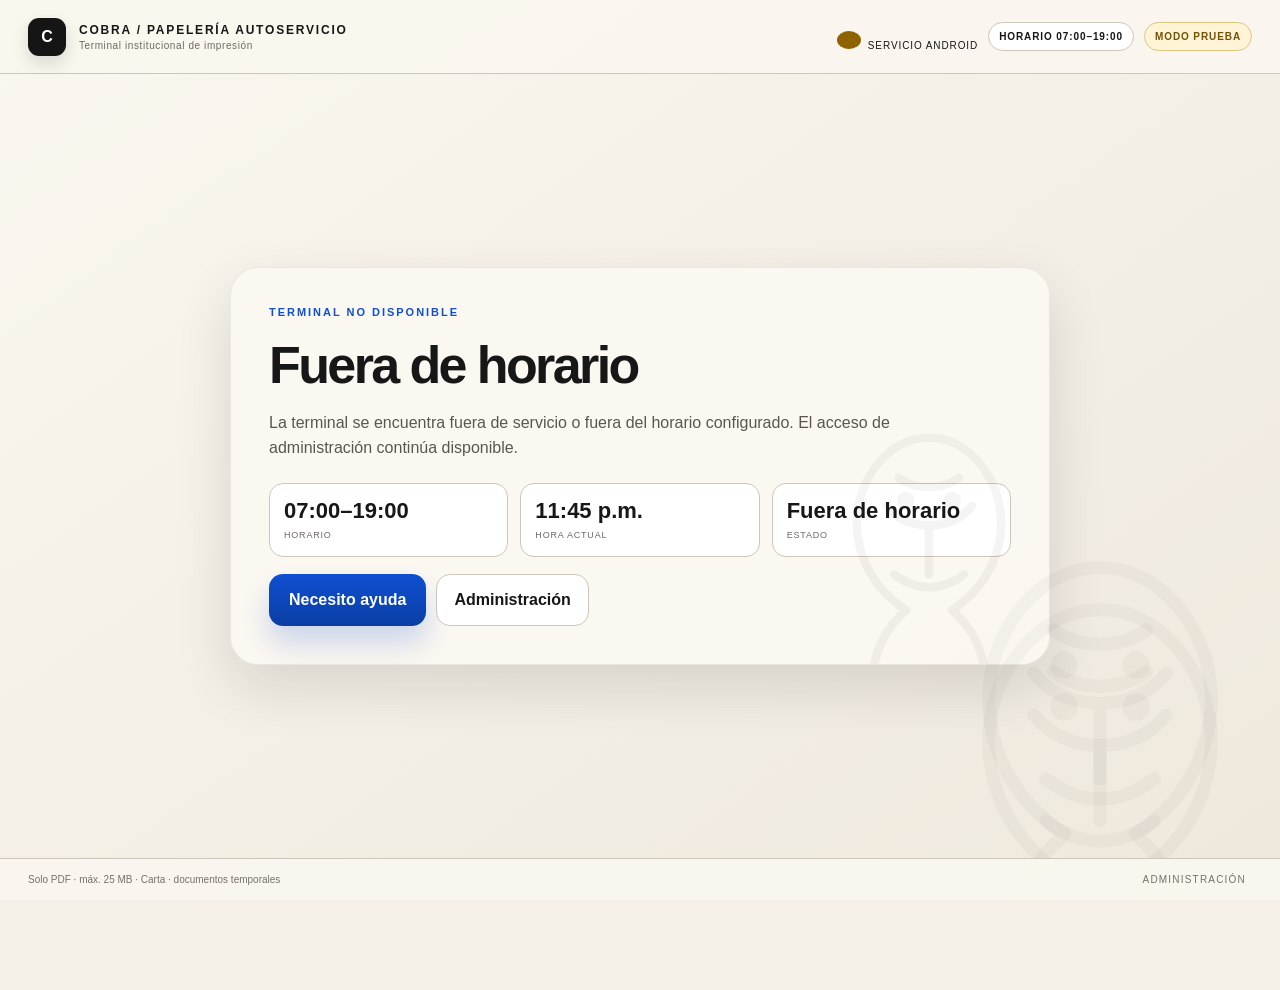
==== commit 68dec949: "v6.2: fix paper size to Letter and remove size selector" ====
--- a/papeleria-android/app/src/main/assets/index.html
+++ b/papeleria-android/app/src/main/assets/index.html
@@ -9,30 +9,24 @@
 .receive{height:100%;display:grid;grid-template-columns:.82fr 1.18fr}.receivecopy{padding:6vh 5vw;border-right:1px solid var(--line);display:flex;flex-direction:column;justify-content:center}.back{border:0;background:transparent;padding:0;margin:0 0 28px;text-align:left;font-size:10px;font-weight:900;text-transform:uppercase;letter-spacing:.1em;color:var(--mut)}.receive h2,.admin h2{font-size:40px;letter-spacing:-.04em;margin:0 0 12px}.receivecopy>p{font-size:16px;line-height:1.55;color:#59554f}.steps{margin-top:24px;border-top:1px solid var(--line)}.step{display:grid;grid-template-columns:42px 1fr;padding:13px 0;border-bottom:1px solid var(--line)}.step i{font-style:normal;color:var(--blue);font-weight:900}.step b{display:block}.step span{font-size:11px;color:var(--mut)}.qrzone{display:grid;place-items:center;padding:4vh}.qrbox{width:min(66vh,560px);text-align:center}.qrframe{background:#fff;border:1px solid var(--line);border-radius:24px;padding:18px;box-shadow:var(--shadow)}.qrframe img{display:block;width:100%;border-radius:12px}.qrt{font-size:22px;font-weight:900;margin:16px 0 5px}.qrs{font-size:11px;color:var(--mut);line-height:1.45}.wait{display:inline-flex;align-items:center;gap:8px;margin-top:14px;font-size:10px;text-transform:uppercase;letter-spacing:.1em;font-weight:900}.pulse{width:8px;height:8px;border-radius:50%;background:var(--blue);animation:p 1.2s infinite}@keyframes p{50%{opacity:.2}}
 .job{height:100%;display:grid;grid-template-columns:1.13fr .87fr}.preview{display:grid;grid-template-rows:58px 1fr 112px;background:#d8d3c9;border-right:1px solid #bdb6aa;min-width:0}.previewhead{display:flex;align-items:center;justify-content:space-between;padding:0 20px;background:#e9e4da;border-bottom:1px solid #beb7ac}.fname{font-weight:900;max-width:52vw;white-space:nowrap;overflow:hidden;text-overflow:ellipsis}.fdetail{font-size:10px;color:var(--mut);margin-top:3px}.tag{font-size:9px;text-transform:uppercase;letter-spacing:.1em;border:1px solid #aaa39a;border-radius:99px;padding:6px 8px}.stage{min-height:0;display:grid;place-items:center;padding:18px}.sheet{height:100%;max-height:calc(100vh - 298px);max-width:88%;aspect-ratio:8.5/11;background:#fff;box-shadow:0 10px 25px #0003;display:grid;place-items:center}.sheet img{width:100%;height:100%;object-fit:contain}.loading{font-size:10px;color:var(--mut);text-transform:uppercase;letter-spacing:.11em}.pagebar{display:grid;grid-template-rows:44px 1fr;background:#e9e4da;border-top:1px solid #beb7ac}.nav{display:flex;align-items:center;justify-content:center;gap:14px}.nav button,.pagechip{border:1px solid #aaa39a;background:#faf8f3;border-radius:9px;font-weight:900}.nav button{width:40px;height:31px}.pages{display:flex;gap:6px;align-items:center;padding:0 14px 12px;overflow-x:auto}.pagechip{flex:0 0 38px;height:34px;position:relative}.pagechip.sel{background:#171717;color:#fff}.pagechip.current{outline:2px solid var(--blue);outline-offset:1px}.settings{padding:3vh 2.7vw;background:#faf7f1;overflow:auto;display:flex;flex-direction:column}.settings h2{font-size:30px;letter-spacing:-.03em;margin:0 0 4px}.opdraft{font-size:10px;text-transform:uppercase;letter-spacing:.1em;color:var(--mut);margin-bottom:16px}.line{display:flex;justify-content:space-between;align-items:center;font-size:11px;padding:9px 0;border-bottom:1px solid var(--line)}.line button{border:0;background:transparent;color:var(--blue);font-size:10px;font-weight:900;text-transform:uppercase}.label{font-size:10px;text-transform:uppercase;letter-spacing:.11em;font-weight:900;color:var(--mut);margin:14px 0 7px}.seg{display:grid;border:1px solid #aaa39a;background:#fff;border-radius:13px;overflow:hidden}.seg.two{grid-template-columns:1fr 1fr}.seg.three{grid-template-columns:repeat(3,1fr)}.seg button{border:0;border-right:1px solid #aaa39a;background:#fff;padding:11px 7px;font-size:10px;font-weight:900}.seg button:last-child{border-right:0}.seg button.active{background:#171717;color:#fff}.seg button.off{opacity:.4;pointer-events:none}.copies{display:grid;grid-template-columns:48px 1fr 48px;border:1px solid #aaa39a;border-radius:13px;overflow:hidden;background:#fff}.copies button{border:0;background:#fff;font-size:22px}.copies div{display:grid;place-items:center;border-left:1px solid #aaa39a;border-right:1px solid #aaa39a;font-weight:900;font-size:18px}.checkout{margin-top:auto;padding-top:16px}.totallabel{font-size:10px;text-transform:uppercase;letter-spacing:.1em;color:var(--mut)}.total{font-size:41px;font-weight:900;letter-spacing:-.04em;margin:2px 0 11px}.print{width:100%;font-size:14px}.print.busy{background:#85837e;box-shadow:none}.smallbtn{width:100%;margin-top:9px}.privacy{font-size:9px;line-height:1.45;color:#7b766f;margin-top:9px}.warn{margin-top:9px;background:#fff4d6;color:#735000;border-left:4px solid var(--amber);padding:9px 10px;font-size:10px;line-height:1.4}
 .admin{height:100%;padding:4vh 5vw;overflow:auto}.adminhead{display:flex;justify-content:space-between;align-items:flex-end;border-bottom:3px solid #171717;padding-bottom:15px;margin-bottom:20px}.login{max-width:420px;margin-top:7vh}.login input,.field input{width:100%;padding:12px;border:1px solid #aaa39a;background:#fff;border-radius:11px}.metrics{display:grid;grid-template-columns:repeat(5,1fr);border:1px solid var(--line);background:#fff;border-radius:15px;overflow:hidden;max-width:1100px}.metric{padding:15px;border-right:1px solid var(--line)}.metric:last-child{border-right:0}.metric b{display:block;font-size:24px}.metric span{font-size:9px;text-transform:uppercase;letter-spacing:.08em;color:var(--mut)}.fields{display:grid;grid-template-columns:repeat(3,1fr);gap:14px;margin-top:20px;max-width:1000px}.fields.two{grid-template-columns:repeat(2,1fr)}.field label{display:block;font-size:9px;text-transform:uppercase;letter-spacing:.08em;font-weight:900;color:var(--mut);margin-bottom:6px}.checks{display:grid;grid-template-columns:repeat(3,1fr);gap:9px;max-width:1000px;margin-top:17px}.check{display:flex;align-items:center;gap:8px;border:1px solid var(--line);background:#fff;padding:11px;border-radius:11px;font-size:11px}.check input{width:18px;height:18px}.actions{display:flex;gap:10px;flex-wrap:wrap;margin-top:14px}.history{max-width:1100px;margin-top:22px;background:#fff;border:1px solid var(--line);border-radius:15px;overflow:hidden}.hist{display:grid;grid-template-columns:115px 1fr 90px 70px 90px;gap:10px;padding:11px 14px;border-top:1px solid var(--line);font-size:10px;align-items:center}.hist:first-child{border-top:0}.hist b{font-size:11px}.hist small{color:var(--mut)}.danger{background:var(--red)!important}.reprint{display:flex;align-items:center;justify-content:space-between;gap:20px;max-width:1000px;border-top:1px solid var(--line);padding-top:16px;margin-top:20px}.reprint p{font-size:11px;color:var(--mut);margin:4px 0}
-.closed{height:100%;display:grid;place-items:center;padding:4vw}.closedbox{width:min(820px,92vw);background:#fbf8f2ef;border:1px solid #00000012;border-radius:28px;padding:38px;box-shadow:var(--shadow);position:relative;overflow:hidden}.closedbox:after{content:"";position:absolute;right:-20px;bottom:-20px;width:280px;height:280px;background:var(--cobra) center/contain no-repeat;opacity:.045}.closedbox h2{font-size:52px;letter-spacing:-.05em;margin:0 0 12px}.closedbox p{font-size:16px;line-height:1.55;color:#5a5650;max-width:670px}.closedgrid{display:grid;grid-template-columns:repeat(3,1fr);gap:12px;margin-top:22px}.closedk{background:#fff;border:1px solid var(--line);padding:15px;border-radius:14px}.closedk b{display:block;font-size:23px}.closedk span{font-size:9px;text-transform:uppercase;letter-spacing:.09em;color:var(--mut)}
-.overlay{position:fixed;inset:0;display:none;place-items:center;padding:30px;background:#18151270;backdrop-filter:blur(4px);z-index:20}.overlay.show{display:grid}.modal{width:min(540px,90vw);background:#fbf8f2;border:1px solid #00000012;border-radius:25px;padding:27px;box-shadow:var(--shadow);position:relative;overflow:hidden}.modal:after{content:"";position:absolute;right:-45px;bottom:-45px;width:220px;height:220px;background:var(--cobra) center/contain no-repeat;opacity:.04}.modal .mop{font-size:10px;text-transform:uppercase;letter-spacing:.1em;color:var(--mut)}.modal h3{font-size:34px;letter-spacing:-.03em;margin:7px 0 9px}.modal p{font-size:14px;line-height:1.5;color:#59554f;margin:0}.modal .count{font-size:12px;font-weight:900;margin-top:16px}.modalactions{display:flex;gap:10px;margin-top:18px;flex-wrap:wrap}
-@media(max-width:960px){.home,.receive,.job{grid-template-columns:1fr}.side,.receivecopy{display:none}.hero{border-right:0}.preview{border-right:0}.settings{max-height:48vh}.metrics{grid-template-columns:repeat(2,1fr)}.fields,.fields.two,.checks{grid-template-columns:1fr 1fr}.hist{grid-template-columns:1fr;gap:4px}}
-</style>
-</head>
-<body><div class="app">
-<header class="top"><div class="brand"><div class="mark">C</div><div><b>COBRA / PAPELERÍA AUTOSERVICIO</b><small>Terminal institucional de impresión</small></div></div><div class="status"><span><i id="dot" class="dot"></i><span id="sys">Servicio Android</span></span><span id="hours" class="pill">Horario 07:00–19:00</span><span class="pill demo">Modo prueba</span></div></header>
-<main class="main">
-<section id="home" class="screen active"><div class="home"><div class="hero"><div class="eye">Impresión desde tu celular</div><h1>Envía.<br>Revisa.<br>Imprime.</h1><p>Escanea el código, manda tu PDF y elige exactamente las páginas que necesitas. El documento se mantiene únicamente durante tu sesión.</p><div class="startrow"><button id="start" class="primary start" onclick="startReceive()"><span>ENVIAR DOCUMENTO</span><span>→</span></button><button class="secondary" onclick="help()">Necesito ayuda</button></div><div class="prices"><span><b id="pbw">$2.00</b>B/N / pág.</span><span><b id="pcolor">$5.00</b>Color / pág.</span></div><div class="badges"><span class="badge">Solo PDF</span><span class="badge">Máx. 25 MB</span><span id="availability" class="badge">Disponible</span></div></div><aside class="side"><div class="sidebox"><div class="sidetitle">¿Necesitas obtener el archivo?</div><button id="siase" class="service" onclick="openSecure('https://deimos.dgi.uanl.mx/cgi-bin/wspd_cgi.sh/login.htm','SIASE UANL')"><div><b>SIASE UANL</b><span>Consulta o descarga un documento institucional.</span></div><em>→</em></button><button id="ms" class="service" onclick="openSecure('https://www.microsoft365.com/','Microsoft 365')"><div><b>Microsoft 365</b><span>Accede a OneDrive y archivos de tu cuenta.</span></div><em>→</em></button><div class="note">Las credenciales se introducen únicamente en los sitios oficiales. Esta terminal no las conserva.</div><div id="homeAlert" class="alert hidden"></div></div></aside></div></section>
-<section id="receive" class="screen"><div class="receive"><div class="receivecopy"><button class="back" onclick="home()">← Cancelar sesión</button><div class="eye">Recepción de documento</div><h2>Escanea y envía</h2><p>El QR abre una página temporal en tu celular. Selecciona un PDF y envíalo; la tablet continuará automáticamente.</p><div class="steps"><div class="step"><i>01</i><div><b>Escanea el QR</b><span>Celular y tablet deben estar en la misma red.</span></div></div><div class="step"><i>02</i><div><b>Selecciona el PDF</b><span>Máximo 25 MB.</span></div></div><div class="step"><i>03</i><div><b>Continúa aquí</b><span>El enlace se invalida después del envío.</span></div></div></div></div><div class="qrzone"><div id="qr" class="qrbox"><div class="loading">Preparando sesión…</div></div></div></div></section>
-<section id="job" class="screen"><div class="job"><div class="preview"><div class="previewhead"><div><div id="fname" class="fname">Documento</div><div id="fdetail" class="fdetail">—</div></div><span class="tag">Vista previa</span></div><div class="stage"><div class="sheet"><div id="pload" class="loading">Generando vista previa…</div><img id="pimg" style="display:none" alt="Vista previa"></div></div><div class="pagebar"><div class="nav"><button onclick="prev()">←</button><b id="pread">Página 1 de 1</b><button onclick="next()">→</button></div><div id="pages" class="pages"></div></div></div><aside class="settings"><div class="eye">Configuración</div><h2>Tu impresión</h2><div id="opdraft" class="opdraft">Trabajo temporal</div><div class="line"><span><b id="selcount">1</b> página(s) seleccionada(s)</span><span><button onclick="allPages()">Todas</button><button onclick="onlyCurrent()">Solo esta</button></span></div><div class="label">Color</div><div class="seg two"><button id="bw" class="active" onclick="setMode('bw')">Blanco y negro</button><button id="color" onclick="setMode('color')">Color</button></div><div class="label">Caras</div><div class="seg two"><button id="simplex" class="active" onclick="setDuplex(false)">Una cara</button><button id="duplex" onclick="setDuplex(true)">Doble cara</button></div><div class="label">Papel</div><div class="seg three"><button id="letter" class="active" onclick="setPaper('letter')">Carta</button><button id="a4" onclick="setPaper('a4')">A4</button><button id="legal" onclick="setPaper('legal')">Oficio</button></div><div class="label">Copias</div><div class="copies"><button onclick="copies(-1)">−</button><div id="copies">1</div><button onclick="copies(1)">+</button></div><div class="line"><span>Selección</span><b id="seltext">Todas</b></div><div class="line"><span>Formato</span><b id="papertext">Carta · 8.5 × 11</b></div><div class="line"><span>Impresión</span><b id="duplextext">Una cara</b></div><div class="checkout"><div class="totallabel">Total estimado</div><div id="total" class="total">$0.00</div><button id="print" class="primary print" onclick="beginPrint()">Continuar a impresión</button><button class="secondary smallbtn" onclick="help()">Necesito ayuda</button><button class="back smallbtn" onclick="cancelJob()">Cancelar y borrar documento</button><div id="duplexWarn" class="warn hidden">La opción doble cara depende de la impresora seleccionada en Android.</div><div class="privacy">El archivo se elimina al cerrar la sesión. Para resolver un atasco, el administrador puede tener una copia temporal durante un máximo de 3 minutos.</div></div></aside></div></section>
-<section id="admin" class="screen"><div class="admin"><div class="adminhead"><div><div class="eye">Área restringida</div><h2>Administración</h2></div><button class="back" onclick="home()">Cerrar</button></div><div id="login" class="login"><div class="label">PIN de administrador</div><input id="pintry" type="password" inputmode="numeric"><button class="primary" style="margin-top:10px" onclick="login()">Entrar</button></div><div id="panel" class="hidden"><div class="metrics"><div class="metric"><b id="sales">$0</b><span>Ventas hoy</span></div><div class="metric"><b id="ops">0</b><span>Operaciones</span></div><div class="metric"><b id="mbw">0</b><span>Páginas B/N</span></div><div class="metric"><b id="mcolor">0</b><span>Páginas color</span></div><div class="metric"><b id="issues">0</b><span>Incidencias</span></div></div><div class="fields"><div class="field"><label>Precio B/N</label><input id="pricebw" type="number" step="0.5"></div><div class="field"><label>Precio color</label><input id="pricecolor" type="number" step="0.5"></div><div class="field"><label>Nuevo PIN</label><input id="newpin" type="password" inputmode="numeric"></div></div><div class="fields two"><div class="field"><label>Apertura</label><input id="open" type="time"></div><div class="field"><label>Cierre</label><input id="close" type="time"></div></div><div class="checks"><label class="check"><input id="eqr" type="checkbox">Recepción QR</label><label class="check"><input id="esiase" type="checkbox">SIASE</label><label class="check"><input id="ems" type="checkbox">Microsoft 365</label><label class="check"><input id="ebw" type="checkbox">B/N</label><label class="check"><input id="ecolor" type="checkbox">Color</label><label class="check"><input id="forced" type="checkbox">Fuera de servicio</label></div><div class="actions"><button class="primary" onclick="saveAdmin()">Guardar cambios</button></div><div class="reprint"><div><b>Reimpresión de incidencia</b><p id="rinfo">No hay copia temporal disponible.</p></div><button id="rbtn" class="primary" onclick="reprint()" disabled>Reimprimir sin cobro</button></div><div id="history" class="history"></div><div class="actions"><button class="primary danger" onclick="clearHistory()">Borrar historial local</button></div></div></div></section>
-<section id="closed" class="screen"><div class="closed"><div class="closedbox"><div class="eye">Terminal no disponible</div><h2 id="closedtitle">Servicio temporalmente cerrado</h2><p id="closedtext">Esta terminal no está disponible en este momento. Consulta el horario o solicita apoyo al encargado.</p><div class="closedgrid"><div class="closedk"><b id="closedhours">07:00–19:00</b><span>Horario</span></div><div class="closedk"><b id="closednow">—</b><span>Hora actual</span></div><div class="closedk"><b id="closedreason">Fuera de horario</b><span>Estado</span></div></div><div class="modalactions"><button class="primary" onclick="help()">Necesito ayuda</button><button class="secondary" onclick="showAdmin()">Administración</button></div></div></div></section>
-<div id="done" class="overlay"><div class="modal"><div id="doneop" class="mop">Operación</div><h3>Impresión enviada</h3><p>Retira tus hojas de la impresora. La sesión del alumno ha terminado.</p><div id="donecount" class="count">Nueva sesión en 8 s</div></div></div>
-<div id="idle" class="overlay"><div class="modal"><div class="mop">Sesión activa</div><h3>¿Sigues ahí?</h3><p>La sesión se cerrará por inactividad para proteger tu documento.</p><div id="idlecount" class="count">Cierre automático en 20 s</div><div class="modalactions"><button class="primary" onclick="continueSession()">Sí, continuar</button><button class="secondary" onclick="cancelJob()">Cerrar sesión</button></div></div></div>
-<div id="help" class="overlay"><div class="modal"><div id="helpop" class="mop">Sin operación activa</div><h3>Ayuda</h3><p id="helptext">Si algo no salió como esperabas, muestra el código de operación al encargado.</p><div class="modalactions"><button class="primary" onclick="hideHelp()">Entendido</button><button class="secondary" onclick="home()">Volver al inicio</button></div></div></div>
-</main><footer class="footer"><span>Solo PDF · máx. 25 MB · archivos temporales</span><button class="adminlink" onclick="showAdmin()">Administración</button></footer></div>
+.closed{height:100%;display:grid;place-items:center;padding:4vw}.closedbox{width:min(820px,92vw);background:#fbf8f2ef;border:1px solid #00000012;border-radius:28px;padding:38px;box-shadow:var(--shadow);position:relative;overflow:hidden}.closedbox:after{content:"";position:absolute;right:-20px;bottom:-20px;width:280px;height:280px;background:var(--cobra) center/contain no-repeat;opacity:.045}.closedbox h2{font-size:52px;letter-spacing:-.05em;margin:0 0 12px}.closedbox p{font-size:16px;line-height:1.55;color:#5a5650;max-width:670px}.closedgrid{display:grid;grid-template-columns:repeat(3,1fr);gap:12px;margin-top:22px}.closedk{border:1px solid var(--line);background:#fff;border-radius:14px;padding:14px}.closedk b{display:block;font-size:22px}.closedk span{font-size:9px;text-transform:uppercase;letter-spacing:.09em;color:var(--mut)}
+.overlay{position:absolute;inset:0;background:#17151273;backdrop-filter:blur(4px);display:none;place-items:center;z-index:20}.overlay.show{display:grid}.modal{width:min(530px,86vw);background:#fbf8f2;border-radius:24px;padding:28px;border:1px solid #0001;box-shadow:var(--shadow);position:relative;overflow:hidden}.modal:after{content:"";position:absolute;right:-40px;bottom:-40px;width:230px;height:230px;background:var(--cobra) center/contain no-repeat;opacity:.035}.modal .op{font-size:10px;text-transform:uppercase;letter-spacing:.1em;color:var(--mut)}.modal h3{font-size:34px;letter-spacing:-.035em;margin:8px 0 9px}.modal p{font-size:13px;line-height:1.5;color:#59554f}.count{font-size:11px;font-weight:900;margin-top:15px}.modalactions{display:flex;gap:10px;flex-wrap:wrap;margin-top:17px}.modalactions button{position:relative;z-index:2}
+@media(max-width:900px){.home,.receive,.job{grid-template-columns:1fr}.side,.receivecopy{display:none}.hero{border-right:0}.settings{max-height:48vh}.preview{border-right:0}.metrics{grid-template-columns:1fr 1fr}.fields,.fields.two,.checks{grid-template-columns:1fr}.hist{grid-template-columns:80px 1fr 80px}.hist>:nth-child(n+4){display:none}}
+</style></head><body>
+<div class="app"><header class="top"><div class="brand"><div class="mark">C</div><div><b>COBRA / PAPELERÍA AUTOSERVICIO</b><small>Terminal institucional de impresión</small></div></div><div class="status"><span><i id="dot" class="dot"></i><span id="sys">Servicio Android</span></span><span id="hours" class="pill">Horario 07:00–19:00</span><span class="pill demo">Modo prueba</span></div></header><main class="main">
+<section id="home" class="screen active"><div class="home"><div class="hero"><div class="eye">Impresión desde tu celular</div><h1>Envía.<br>Revisa.<br>Imprime.</h1><p>Escanea el código, manda tu PDF y selecciona exactamente las páginas que necesitas. El documento existe solo durante la sesión y se elimina al terminar.</p><div class="startrow"><button id="start" class="primary start" onclick="receive()"><span>ENVIAR DOCUMENTO</span><span>→</span></button><button class="secondary" onclick="help()">Necesito ayuda</button></div><div class="prices"><span><b id="pbw">$2.00</b>B/N / pág.</span><span><b id="pcolor">$5.00</b>Color / pág.</span></div><div class="badges"><span class="badge">Solo PDF</span><span class="badge">Máx. 25 MB</span><span id="availability" class="badge">Disponible</span></div></div><aside class="side"><div class="sidebox"><div class="sidetitle">Obtén tu documento</div><button id="siase" class="service" onclick="openSecure('https://deimos.dgi.uanl.mx/cgi-bin/wspd_cgi.sh/login.htm','SIASE UANL')"><div><b>SIASE UANL</b><span>Consulta o descarga un documento institucional.</span></div><em>→</em></button><button id="ms" class="service" onclick="openSecure('https://www.microsoft365.com/','Microsoft 365')"><div><b>Microsoft 365</b><span>Accede a OneDrive y archivos de tu cuenta.</span></div><em>→</em></button><div class="note">Las credenciales se introducen únicamente en sitios oficiales. Esta terminal no las conserva.</div><div id="homeAlert" class="alert hidden"></div></div></aside></div></section>
+<section id="receive" class="screen"><div class="receive"><div class="receivecopy"><button class="back" onclick="home()">← Cancelar sesión</button><div class="eye">Recepción de documento</div><h2>Escanea y envía</h2><p>Abre el QR con tu celular, selecciona el PDF y envíalo. Esta pantalla cambiará automáticamente cuando el documento llegue.</p><div class="steps"><div class="step"><i>01</i><div><b>Escanea</b><span>Celular y tablet en la misma red.</span></div></div><div class="step"><i>02</i><div><b>Selecciona</b><span>Solo PDF, máximo 25 MB.</span></div></div><div class="step"><i>03</i><div><b>Continúa</b><span>El enlace se invalida después del envío.</span></div></div></div></div><div class="qrzone"><div id="qr" class="qrbox"><div class="loading">Preparando sesión…</div></div></div></div></section>
+<section id="job" class="screen"><div class="job"><div class="preview"><div class="previewhead"><div><div id="fname" class="fname">Documento</div><div id="fdetail" class="fdetail">—</div></div><span class="tag">Vista previa</span></div><div class="stage"><div class="sheet"><div id="pload" class="loading">Generando vista previa…</div><img id="pimg" style="display:none" alt="Vista previa"></div></div><div class="pagebar"><div class="nav"><button onclick="prev()">←</button><b id="pread">Página 1 de 1</b><button onclick="next()">→</button></div><div id="pages" class="pages"></div></div></div><aside class="settings"><div class="eye">Configuración</div><h2>Tu impresión</h2><div id="opdraft" class="opdraft">Trabajo temporal</div><div class="line"><span><b id="selcount">1</b> página(s) seleccionada(s)</span><span><button onclick="allPages()">Todas</button><button onclick="onlyCurrent()">Solo esta</button></span></div><div class="label">Color</div><div class="seg two"><button id="bw" class="active" onclick="setMode('bw')">Blanco y negro</button><button id="color" onclick="setMode('color')">Color</button></div><div class="label">Caras</div><div class="seg two"><button id="simplex" class="active" onclick="setDuplex(false)">Una cara</button><button id="duplex" onclick="setDuplex(true)">Doble cara</button></div><div class="label">Copias</div><div class="copies"><button onclick="copies(-1)">−</button><div id="copies">1</div><button onclick="copies(1)">+</button></div><div class="line"><span>Selección</span><b id="seltext">Todas</b></div><div class="line"><span>Papel</span><b id="papertext">Carta · 8.5 × 11 · fijo</b></div><div class="line"><span>Impresión</span><b id="duplextext">Una cara</b></div><div class="checkout"><div class="totallabel">Total estimado</div><div id="total" class="total">$0.00</div><button id="print" class="primary print" onclick="beginPrint()">Continuar a impresión</button><button class="secondary smallbtn" onclick="help()">Necesito ayuda</button><button class="back smallbtn" onclick="cancelJob()">Cancelar y borrar documento</button><div id="duplexWarn" class="warn hidden">La opción doble cara depende de la impresora seleccionada en Android.</div><div class="privacy">Al imprimir o cancelar, el documento sale de la sesión. La copia temporal de incidencia se elimina automáticamente.</div></div></aside></div></section>
+<section id="admin" class="screen"><div class="admin"><div class="adminhead"><div><div class="eye">Área restringida</div><h2>Administración</h2></div><button class="back" onclick="home()">Cerrar</button></div><div id="login" class="login"><div class="label">PIN de administrador</div><input id="pintry" type="password" inputmode="numeric"><button class="primary" onclick="login()">Entrar</button></div><div id="panel" class="hidden"><div class="metrics"><div class="metric"><b id="sales">$0</b><span>Ventas hoy</span></div><div class="metric"><b id="ops">0</b><span>Operaciones</span></div><div class="metric"><b id="mbw">0</b><span>Páginas B/N</span></div><div class="metric"><b id="mcolor">0</b><span>Páginas color</span></div><div class="metric"><b id="issues">0</b><span>Incidencias</span></div></div><div class="fields"><div class="field"><label>Precio B/N por página</label><input id="pricebw" type="number" step="0.5"></div><div class="field"><label>Precio color por página</label><input id="pricecolor" type="number" step="0.5"></div><div class="field"><label>PIN administrador</label><input id="newpin" type="password" inputmode="numeric"></div></div><div class="fields two"><div class="field"><label>Apertura</label><input id="open" type="time"></div><div class="field"><label>Cierre</label><input id="close" type="time"></div></div><div class="checks"><label class="check"><input id="eqr" type="checkbox"> Recepción QR</label><label class="check"><input id="esiase" type="checkbox"> SIASE</label><label class="check"><input id="ems" type="checkbox"> Microsoft 365</label><label class="check"><input id="ebw" type="checkbox"> B/N</label><label class="check"><input id="ecolor" type="checkbox"> Color</label><label class="check"><input id="forced" type="checkbox"> Fuera de servicio</label></div><div class="actions"><button class="primary" onclick="saveAdmin()">Guardar cambios</button><button class="secondary" onclick="exportCsv()">Exportar CSV</button></div><div class="reprint"><div><b>Reimpresión de incidencia</b><p id="reprintinfo">No hay copia temporal.</p></div><button id="reprint" class="primary" onclick="reprint()" disabled>Reimprimir sin cobro</button></div><div id="history" class="history"></div><div class="actions"><button class="primary danger" onclick="clearHist()">Borrar historial local</button></div></div></div></section>
+<section id="closed" class="screen"><div class="closed"><div class="closedbox"><div class="eye">Terminal no disponible</div><h2 id="closedtitle">Servicio cerrado</h2><p>La terminal se encuentra fuera de servicio o fuera del horario configurado. El acceso de administración continúa disponible.</p><div class="closedgrid"><div class="closedk"><b id="closedhours">07:00–19:00</b><span>Horario</span></div><div class="closedk"><b id="closednow">—</b><span>Hora actual</span></div><div class="closedk"><b id="closedreason">—</b><span>Estado</span></div></div><div class="modalactions"><button class="primary" onclick="help()">Necesito ayuda</button><button class="secondary" onclick="showAdmin()">Administración</button></div></div></div></section>
+<div id="done" class="overlay"><div class="modal"><div id="doneop" class="op">Operación</div><h3>Impresión enviada</h3><p>Retira tus hojas de la impresora. La sesión del alumno ya terminó.</p><div id="donecount" class="count">Nueva sesión en 8 s</div></div></div><div id="idle" class="overlay"><div class="modal"><div class="op">Sesión activa</div><h3>¿Sigues ahí?</h3><p>La sesión se cerrará automáticamente si no continúas.</p><div id="idlecount" class="count">Cierre automático en 20 s</div><div class="modalactions"><button class="primary" onclick="continueSession()">Sí, continuar</button><button class="secondary" onclick="cancelJob()">Cerrar sesión</button></div></div></div><div id="help" class="overlay"><div class="modal"><div id="helpop" class="op">Ayuda</div><h3>Necesito ayuda</h3><p id="helptext">Muestra el código de operación al encargado si algo no salió como esperabas.</p><div class="modalactions"><button class="primary" onclick="hideHelp()">Entendido</button><button class="secondary" onclick="home()">Volver al inicio</button></div></div></div>
+</main><footer class="footer"><span>Solo PDF · máx. 25 MB · Carta · documentos temporales</span><button class="adminlink" onclick="showAdmin()">Administración</button></footer></div>
 <script>
-const DEF={bw:2,color:5,pin:'2580',open:'07:00',close:'19:00',qr:true,siase:true,ms:true,ebw:true,ecolor:true,forced:false},S={name:'',pages:0,current:0,sel:new Set(),mode:'bw',duplex:false,paper:'letter',copies:1,pre:{},op:'',idleWarn:null,idleTimer:null,printing:false,doneTimer:null};const $=x=>document.getElementById(x);function cfg(){let c={...DEF};try{Object.assign(c,JSON.parse(localStorage.getItem('cfg')||'{}'))}catch{}return c}function putcfg(c){localStorage.setItem('cfg',JSON.stringify(c))}function money(n){return new Intl.NumberFormat('es-MX',{style:'currency',currency:'MXN'}).format(n||0)}function show(id){document.querySelectorAll('.screen').forEach(x=>x.classList.remove('active'));$(id).classList.add('active')}function openSecure(u,t){try{Android.openSecure(u,t)}catch{}}
-function mins(v){let a=(v||'00:00').split(':').map(Number);return a[0]*60+a[1]}function sched(){let c=cfg(),n=new Date().getHours()*60+new Date().getMinutes(),a=mins(c.open),b=mins(c.close);if(c.forced)return{ok:false,why:'Fuera de servicio'};let ok=a===b||a<b?(n>=a&&n<b):(n>=a||n<b);return{ok,why:ok?'Disponible':'Fuera de horario'}}function gate(){let c=cfg(),s=sched();$('pbw').textContent=money(c.bw);$('pcolor').textContent=money(c.color);$('hours').textContent=`Horario ${c.open}–${c.close}`;$('closedhours').textContent=`${c.open}–${c.close}`;$('closednow').textContent=new Date().toLocaleTimeString('es-MX',{hour:'2-digit',minute:'2-digit'});$('closedreason').textContent=s.why;$('availability').textContent=s.why;$('start').disabled=!c.qr||!s.ok;$('start').style.opacity=(!c.qr||!s.ok)?'.5':'1';$('siase').classList.toggle('off',!c.siase||!s.ok);$('ms').classList.toggle('off',!c.ms||!s.ok);$('homeAlert').classList.toggle('hidden',s.ok);if(!s.ok)$('homeAlert').textContent='La terminal está fuera de horario o fue desactivada por administración.';if($('home').classList.contains('active')&&!s.ok)closed()}function refreshSys(){try{let x=JSON.parse(Android.systemStatus());$('dot').className='dot'+(x.printService?'':' warn');$('sys').textContent=x.printService?'Servicio de impresión Android':'Sin servicio de impresión'}catch{$('dot').className='dot warn';$('sys').textContent='Servicio Android'}}function refresh(){gate();refreshSys()}function closed(){let s=sched();$('closedtitle').textContent=s.why==='Fuera de servicio'?'Terminal temporalmente fuera de servicio':'Servicio temporalmente cerrado';$('closedtext').textContent=s.why==='Fuera de servicio'?'El administrador desactivó temporalmente esta terminal.':'Esta terminal no está disponible en este momento. Consulta el horario o solicita apoyo.';show('closed')}
-function startReceive(){let c=cfg(),s=sched();if(!c.qr||!s.ok){closed();return}clearIdle();show('receive');$('qr').innerHTML='<div class="loading">Preparando sesión…</div>';try{let x=JSON.parse(Android.newUploadSession());if(!x.ok)throw Error(x.error||'No disponible');$('qr').innerHTML=`<div class="qrframe"><img src="${x.qr}"></div><div class="qrt">Escanea con tu celular</div><div class="qrs">La dirección es local y temporal. El enlace se invalida después del envío.</div><div class="wait"><i class="pulse"></i>Esperando documento</div>`;setTimeout(()=>{if($('receive').classList.contains('active'))home()},180000)}catch(e){$('qr').innerHTML=`<div class="alert"><b>No se pudo crear el QR.</b><br>${esc(e.message)}</div>`}}function home(){clearIdle();try{Android.cancelCurrentJob()}catch{}reset();show('home');refresh()}window.onJobCleared=()=>reset();window.onRemotePdfReceived=(name,pages)=>{S.name=name;S.pages=Math.max(1,pages||1);S.current=0;S.sel=new Set(Array.from({length:S.pages},(_,i)=>i));S.mode=cfg().ebw?'bw':'color';S.duplex=false;S.paper='letter';S.copies=1;S.pre={};S.printing=false;$('fname').textContent=name;$('fdetail').textContent=`${S.pages} página(s) · PDF recibido desde celular`;renderPages();sync();show('job');preview(0);armIdle()};function reset(){S.name='';S.pages=0;S.current=0;S.sel.clear();S.pre={};S.op='';S.printing=false;$('print').classList.remove('busy');$('print').textContent='Continuar a impresión'}function armIdle(){clearIdle();S.idleWarn=setTimeout(()=>{let n=20;$('idlecount').textContent=`Cierre automático en ${n} s`;$('idle').classList.add('show');S.idleTimer=setInterval(()=>{n--;$('idlecount').textContent=`Cierre automático en ${n} s`;if(n<=0){clearIdle();$('idle').classList.remove('show');try{Android.cancelCurrentJob()}catch{}reset();show('home');refresh()}},1000)},100000)}function clearIdle(){if(S.idleWarn){clearTimeout(S.idleWarn);S.idleWarn=null}if(S.idleTimer){clearInterval(S.idleTimer);S.idleTimer=null}}function continueSession(){$('idle').classList.remove('show');armIdle()}
-function renderPages(){let el=$('pages');el.innerHTML='';for(let i=0;i<S.pages;i++){let b=document.createElement('button');b.className='pagechip'+(S.sel.has(i)?' sel':'')+(i===S.current?' current':'');b.textContent=i+1;b.onclick=()=>{if(i===S.current)toggle(i);else{S.current=i;preview(i);renderPages()}armIdle()};el.appendChild(b)}}function toggle(i){if(S.sel.has(i)){if(S.sel.size>1)S.sel.delete(i)}else S.sel.add(i);renderPages();quote()}function allPages(){S.sel=new Set(Array.from({length:S.pages},(_,i)=>i));renderPages();quote();armIdle()}function onlyCurrent(){S.sel=new Set([S.current]);renderPages();quote();armIdle()}function prev(){if(S.current>0){S.current--;preview(S.current);renderPages();armIdle()}}function next(){if(S.current<S.pages-1){S.current++;preview(S.current);renderPages();armIdle()}}function preview(i){$('pread').textContent=`Página ${i+1} de ${S.pages}`;let img=$('pimg'),load=$('pload');if(S.pre[i]){img.src=S.pre[i];img.style.display='block';load.style.display='none';return}img.style.display='none';load.style.display='block';load.textContent='Generando vista previa…';try{Android.requestPreview(i,900)}catch{load.textContent='Vista previa no disponible'}}window.onPreviewReady=(i,data)=>{S.pre[i]=data;if(i===S.current){$('pimg').src=data;$('pimg').style.display='block';$('pload').style.display='none'}};window.onPreviewError=()=>{$('pload').textContent='No se pudo generar la vista previa'};
-function setMode(m){let c=cfg();if(m==='bw'&&!c.ebw||m==='color'&&!c.ecolor)return;S.mode=m;$('bw').classList.toggle('active',m==='bw');$('color').classList.toggle('active',m==='color');quote();armIdle()}function setDuplex(v){S.duplex=v;$('simplex').classList.toggle('active',!v);$('duplex').classList.toggle('active',v);$('duplextext').textContent=v?'Doble cara · borde largo':'Una cara';$('duplexWarn').classList.toggle('hidden',!v);armIdle()}function setPaper(p){S.paper=p;['letter','a4','legal'].forEach(x=>$(x).classList.toggle('active',x===p));$('papertext').textContent=p==='a4'?'A4 · 210 × 297 mm':p==='legal'?'Oficio · 8.5 × 14':'Carta · 8.5 × 11';armIdle()}function copies(d){S.copies=Math.max(1,Math.min(20,S.copies+d));$('copies').textContent=S.copies;quote();armIdle()}function sync(){let c=cfg();$('bw').classList.toggle('off',!c.ebw);$('color').classList.toggle('off',!c.ecolor);$('copies').textContent=S.copies;setMode(S.mode);setDuplex(false);setPaper('letter');quote()}function csvPages(){return[...S.sel].sort((a,b)=>a-b).map(i=>i+1).join(',')}function selLabel(){let a=[...S.sel].sort((a,b)=>a-b);if(a.length===S.pages)return'Todas';if(a.length===1)return`Página ${a[0]+1}`;if(a.length<=5)return a.map(x=>x+1).join(', ');return`${a.length} páginas`}function quote(){let c=cfg(),pp=S.mode==='color'?+c.color:+c.bw;$('selcount').textContent=S.sel.size;$('seltext').textContent=selLabel();$('total').textContent=money(S.sel.size*S.copies*pp);$('print').disabled=S.sel.size<1||S.printing}function op(){return'A-'+String(Date.now()).slice(-5)}
+const DEF={bw:2,color:5,pin:'2580',open:'07:00',close:'19:00',qr:true,siase:true,ms:true,ebw:true,ecolor:true,forced:false};let S={name:'',pages:0,current:0,sel:new Set(),mode:'bw',duplex:false,paper:'letter',copies:1,pre:{},op:'',idleWarn:null,idleTimer:null,printing:false,doneTimer:null};const $=x=>document.getElementById(x);function cfg(){let c={...DEF};try{Object.assign(c,JSON.parse(localStorage.getItem('cfg')||'{}'))}catch{}return c}function putcfg(c){localStorage.setItem('cfg',JSON.stringify(c))}function money(n){return new Intl.NumberFormat('es-MX',{style:'currency',currency:'MXN'}).format(n||0)}function show(id){document.querySelectorAll('.screen').forEach(x=>x.classList.remove('active'));$(id).classList.add('active')}function openSecure(u,t){try{Android.openSecure(u,t)}catch{}}
+function mins(v){let a=(v||'00:00').split(':').map(Number);return a[0]*60+a[1]}function sched(){let c=cfg(),n=new Date().getHours()*60+new Date().getMinutes(),a=mins(c.open),b=mins(c.close);if(c.forced)return{ok:false,why:'Fuera de servicio'};let ok=a===b||a<b?(n>=a&&n<b):(n>=a||n<b);return{ok,why:ok?'Disponible':'Fuera de horario'}}function gate(){let c=cfg(),s=sched();$('pbw').textContent=money(c.bw);$('pcolor').textContent=money(c.color);$('hours').textContent=`Horario ${c.open}–${c.close}`;$('closedhours').textContent=`${c.open}–${c.close}`;$('closednow').textContent=new Date().toLocaleTimeString('es-MX',{hour:'2-digit',minute:'2-digit'});$('closedreason').textContent=s.why;$('availability').textContent=s.why;$('start').disabled=!c.qr||!s.ok;$('start').style.opacity=(!c.qr||!s.ok)?'.5':'1';$('siase').classList.toggle('off',!c.siase||!s.ok);$('ms').classList.toggle('off',!c.ms||!s.ok);$('homeAlert').classList.toggle('hidden',s.ok);if(!s.ok)$('homeAlert').textContent='La terminal está fuera de horario o fue desactivada por administración.';if($('home').classList.contains('active')&&!s.ok)closed()}function refreshSys(){try{let x=JSON.parse(Android.systemStatus());$('dot').className='dot'+(x.printService?'':' warn');$('sys').textContent=x.printService?'Servicio de impresión Android':'Sin servicio de impresión'}catch{$('dot').className='dot warn';$('sys').textContent='Servicio Android'}}function refresh(){gate();refreshSys()}function closed(){let s=sched();$('closedtitle').textContent=s.why==='Fuera de servicio'?'Servicio temporalmente cerrado':'Fuera de horario';show('closed')}function home(){clearIdle();try{Android.cancelCurrentJob()}catch{}reset();show('home');refresh()}function receive(){let c=cfg(),s=sched();if(!c.qr||!s.ok){closed();return}show('receive');$('qr').innerHTML='<div class="loading">Preparando sesión…</div>';try{let x=JSON.parse(Android.newUploadSession());if(!x.ok)throw Error(x.error||'No disponible');$('qr').innerHTML=`<div class="qrframe"><img src="${x.qr}"></div><div class="qrt">Escanea con tu celular</div><div class="qrs">Dirección local y temporal. El enlace se invalida después de recibir el PDF.</div><div class="wait"><i class="pulse"></i>Esperando documento</div>`;setTimeout(()=>{if($('receive').classList.contains('active'))home()},180000)}catch(e){$('qr').innerHTML=`<div class="alert"><b>No se pudo crear el QR.</b><br>${esc(e.message)}</div>`}}
+window.onRemotePdfReceived=(name,pages)=>{S.name=name;S.pages=Math.max(1,pages||1);S.current=0;S.sel=new Set(Array.from({length:S.pages},(_,i)=>i));S.mode=cfg().ebw?'bw':'color';S.duplex=false;S.paper='letter';S.copies=1;S.pre={};S.printing=false;$('fname').textContent=name;$('fdetail').textContent=`${S.pages} página(s) · PDF recibido desde celular`;renderPages();sync();show('job');preview(0);armIdle()};function reset(){S.name='';S.pages=0;S.current=0;S.sel.clear();S.pre={};S.op='';S.printing=false;$('print').classList.remove('busy');$('print').textContent='Continuar a impresión'}function armIdle(){clearIdle();S.idleWarn=setTimeout(()=>{let n=20;$('idlecount').textContent=`Cierre automático en ${n} s`;$('idle').classList.add('show');S.idleTimer=setInterval(()=>{n--;$('idlecount').textContent=`Cierre automático en ${n} s`;if(n<=0){clearIdle();$('idle').classList.remove('show');try{Android.cancelCurrentJob()}catch{}reset();show('home');refresh()}},1000)},100000)}function clearIdle(){if(S.idleWarn){clearTimeout(S.idleWarn);S.idleWarn=null}if(S.idleTimer){clearInterval(S.idleTimer);S.idleTimer=null}}function continueSession(){$('idle').classList.remove('show');armIdle()}
+function renderPages(){let el=$('pages');el.innerHTML='';for(let i=0;i<S.pages;i++){let b=document.createElement('button');b.className='pagechip'+(S.sel.has(i)?' sel':'')+(i===S.current?' current':'');b.textContent=i+1;b.onclick=()=>{if(i===S.current)toggle(i);else{S.current=i;preview(i);renderPages()}armIdle()};el.appendChild(b)}}function toggle(i){if(S.sel.has(i)){if(S.sel.size>1)S.sel.delete(i)}else S.sel.add(i);renderPages();quote()}function allPages(){S.sel=new Set(Array.from({length:S.pages},(_,i)=>i));renderPages();quote();armIdle()}function onlyCurrent(){S.sel=new Set([S.current]);renderPages();quote();armIdle()}function prev(){if(S.current>0){S.current--;preview(S.current);renderPages();armIdle()}}function next(){if(S.current<S.pages-1){S.current++;preview(S.current);renderPages();armIdle()}}function preview(i){$('pread').textContent=`Página ${i+1} de ${S.pages}`;let img=$('pimg'),load=$('pload');if(S.pre[i]){img.src=S.pre[i];img.style.display='block';load.style.display='none';return}img.style.display='none';load.style.display='block';try{Android.requestPreview(i,900)}catch{load.textContent='Vista previa no disponible'}}window.onPreviewReady=(i,d)=>{S.pre[i]=d;if(i===S.current){$('pimg').src=d;$('pimg').style.display='block';$('pload').style.display='none'}};window.onPreviewError=()=>{$('pload').textContent='No se pudo generar la vista previa'};
+function setMode(m){let c=cfg();if(m==='bw'&&!c.ebw||m==='color'&&!c.ecolor)return;S.mode=m;$('bw').classList.toggle('active',m==='bw');$('color').classList.toggle('active',m==='color');quote();armIdle()}function setDuplex(v){S.duplex=v;$('simplex').classList.toggle('active',!v);$('duplex').classList.toggle('active',v);$('duplextext').textContent=v?'Doble cara · borde largo':'Una cara';$('duplexWarn').classList.toggle('hidden',!v);armIdle()}function setPaper(){S.paper='letter';$('papertext').textContent='Carta · 8.5 × 11'}function copies(d){S.copies=Math.max(1,Math.min(20,S.copies+d));$('copies').textContent=S.copies;quote();armIdle()}function sync(){let c=cfg();$('bw').classList.toggle('off',!c.ebw);$('color').classList.toggle('off',!c.ecolor);$('copies').textContent=S.copies;setMode(S.mode);setDuplex(false);setPaper();quote()}function csvPages(){return[...S.sel].sort((a,b)=>a-b).map(i=>i+1).join(',')}function selLabel(){let a=[...S.sel].sort((a,b)=>a-b);if(a.length===S.pages)return'Todas';if(a.length===1)return`Página ${a[0]+1}`;if(a.length<=5)return a.map(x=>x+1).join(', ');return`${a.length} páginas`}function quote(){let c=cfg(),pp=S.mode==='color'?+c.color:+c.bw;$('selcount').textContent=S.sel.size;$('seltext').textContent=selLabel();$('total').textContent=money(S.sel.size*S.copies*pp);$('print').disabled=S.sel.size<1||S.printing}function op(){return'A-'+String(Date.now()).slice(-5)}
 function beginPrint(){if(S.printing||!S.pages||!S.sel.size)return;let c=cfg(),s=sched();if(!s.ok){closed();return}if(S.mode==='bw'&&!c.ebw||S.mode==='color'&&!c.ecolor){alert('Ese modo de impresión está temporalmente deshabilitado.');return}clearIdle();S.op=op();S.printing=true;$('opdraft').textContent=`Operación ${S.op}`;$('print').disabled=true;$('print').textContent='Procesando…';$('print').classList.add('busy');let pp=S.mode==='color'?+c.color:+c.bw,total=S.sel.size*S.copies*pp;addHist({op:S.op,at:new Date().toISOString(),name:S.name,pages:S.sel.size,copies:S.copies,mode:S.mode,duplex:S.duplex,paper:S.paper,total,status:'opening'});try{Android.printSelected(S.mode,S.copies,csvPages(),S.duplex,S.paper,S.op)}catch{status(S.op,'error');S.printing=false;quote();alert('No se pudo abrir la impresión.')}}window.onPrintOpened=o=>status(o,'dialog');window.onPrintStatus=(o,s)=>{status(o,s);if(['cancelled','failed','blocked','error'].includes(s)){S.printing=false;$('print').textContent='Continuar a impresión';$('print').classList.remove('busy');quote();armIdle()}};window.onPrintFlowFinished=o=>{status(o,'sent');showDone(o)};function showDone(o){$('doneop').textContent=`Operación ${o}`;$('done').classList.add('show');let n=8;$('donecount').textContent=`Nueva sesión en ${n} s`;clearInterval(S.doneTimer);S.doneTimer=setInterval(()=>{n--;$('donecount').textContent=`Nueva sesión en ${n} s`;if(n<=0){clearInterval(S.doneTimer);$('done').classList.remove('show');reset();show('home');refresh()}},1000)}function cancelJob(){if(confirm('¿Cancelar esta impresión y borrar el documento?')){try{Android.cancelCurrentJob()}catch{}reset();show('home');refresh()}}function help(){$('helpop').textContent=S.op?`Operación ${S.op}`:(S.name?'Trabajo temporal activo':'Sin operación activa');$('helptext').textContent=S.op?'Muestra este código al encargado si necesitas ayuda o reimpresión.':'Si todavía no tienes una operación, vuelve al inicio y genera un nuevo QR.';$('help').classList.add('show')}function hideHelp(){$('help').classList.remove('show')}
-function hist(){try{return JSON.parse(localStorage.getItem('history')||'[]')}catch{return[]}}function saveHist(h){localStorage.setItem('history',JSON.stringify(h.slice(0,250)))}function addHist(j){let h=hist();h.unshift(j);saveHist(h)}function status(o,s){let h=hist(),j=h.find(x=>x.op===o);if(j){j.status=s;j.updatedAt=new Date().toISOString();saveHist(h)}}function showAdmin(){clearIdle();show('admin');$('login').classList.remove('hidden');$('panel').classList.add('hidden');$('pintry').value=''}function login(){let c=cfg();if($('pintry').value!==String(c.pin)){alert('PIN incorrecto');return}$('login').classList.add('hidden');$('panel').classList.remove('hidden');$('pricebw').value=c.bw;$('pricecolor').value=c.color;$('newpin').value=c.pin;$('open').value=c.open;$('close').value=c.close;$('eqr').checked=c.qr;$('esiase').checked=c.siase;$('ems').checked=c.ms;$('ebw').checked=c.ebw;$('ecolor').checked=c.ecolor;$('forced').checked=c.forced;renderAdmin()}function saveAdmin(){let c=cfg();c.bw=Math.max(0,+$('pricebw').value||0);c.color=Math.max(0,+$('pricecolor').value||0);c.pin=$('newpin').value||c.pin;c.open=$('open').value||c.open;c.close=$('close').value||c.close;c.qr=$('eqr').checked;c.siase=$('esiase').checked;c.ms=$('ems').checked;c.ebw=$('ebw').checked;c.ecolor=$('ecolor').checked;c.forced=$('forced').checked;putcfg(c);refresh();alert('Configuración guardada')}function renderAdmin(){let h=hist(),t=new Date().toDateString(),d=h.filter(x=>new Date(x.at).toDateString()===t);$('sales').textContent=money(d.reduce((a,x)=>a+(+x.total||0),0));$('ops').textContent=d.length;$('mbw').textContent=d.filter(x=>x.mode==='bw').reduce((a,x)=>a+x.pages*x.copies,0);$('mcolor').textContent=d.filter(x=>x.mode==='color').reduce((a,x)=>a+x.pages*x.copies,0);$('issues').textContent=d.filter(x=>['failed','cancelled','error','blocked'].includes(x.status)).length;let el=$('history');el.innerHTML=h.length?'':'<div style="padding:16px;color:#6d6962;font-size:11px">Sin operaciones registradas.</div>';h.slice(0,80).forEach(j=>{let r=document.createElement('div');r.className='hist';r.innerHTML=`<b>${esc(j.op||'—')}</b><div><b>${esc(j.name)}</b><br><small>${new Date(j.at).toLocaleString('es-MX')} · ${j.pages} pág. × ${j.copies}</small></div><div>${money(j.total)}</div><div>${j.mode==='color'?'COLOR':'B/N'}</div><div>${esc(j.status||'—')}</div>`;el.appendChild(r)});refreshReprint()}function refreshReprint(){try{let x=JSON.parse(Android.systemStatus());$('rinfo').textContent=x.reprintAvailable?`Operación ${x.reprintOperation} · ${x.reprintSeconds} s disponibles.`:'No hay copia temporal disponible.';$('rbtn').disabled=!x.reprintAvailable}catch{}}function reprint(){if(confirm('¿Reimprimir la última operación sin registrar un nuevo cobro?'))try{Android.reprintLast();setTimeout(refreshReprint,700)}catch{}}function clearHistory(){if(confirm('¿Borrar el historial local?')){localStorage.removeItem('history');renderAdmin()}}function esc(s){return String(s||'').replace(/[&<>"']/g,c=>({'&':'&amp;','<':'&lt;','>':'&gt;','"':'&quot;',"'":'&#39;'}[c]))}
-refresh();setInterval(()=>{if($('admin').classList.contains('active')&&!$('panel').classList.contains('hidden'))refreshReprint();if($('closed').classList.contains('active'))gate()},5000);
+function hist(){try{return JSON.parse(localStorage.getItem('history')||'[]')}catch{return[]}}function saveHist(h){localStorage.setItem('history',JSON.stringify(h.slice(0,250)))}function addHist(j){let h=hist();h.unshift(j);saveHist(h)}function status(o,s){let h=hist(),j=h.find(x=>x.op===o);if(j){j.status=s;j.updatedAt=new Date().toISOString();saveHist(h)}}function showAdmin(){clearIdle();show('admin');$('login').classList.remove('hidden');$('panel').classList.add('hidden');$('pintry').value=''}function login(){let c=cfg();if($('pintry').value!==String(c.pin)){alert('PIN incorrecto');return}$('login').classList.add('hidden');$('panel').classList.remove('hidden');$('pricebw').value=c.bw;$('pricecolor').value=c.color;$('newpin').value=c.pin;$('open').value=c.open;$('close').value=c.close;$('eqr').checked=c.qr;$('esiase').checked=c.siase;$('ems').checked=c.ms;$('ebw').checked=c.ebw;$('ecolor').checked=c.ecolor;$('forced').checked=c.forced;renderAdmin()}function saveAdmin(){let c=cfg();c.bw=Math.max(0,+$('pricebw').value||0);c.color=Math.max(0,+$('pricecolor').value||0);c.pin=$('newpin').value||c.pin;c.open=$('open').value||c.open;c.close=$('close').value||c.close;c.qr=$('eqr').checked;c.siase=$('esiase').checked;c.ms=$('ems').checked;c.ebw=$('ebw').checked;c.ecolor=$('ecolor').checked;c.forced=$('forced').checked;putcfg(c);refresh();alert('Configuración guardada')}function renderAdmin(){let h=hist(),t=new Date().toDateString(),d=h.filter(x=>new Date(x.at).toDateString()===t);$('sales').textContent=money(d.reduce((a,x)=>a+(+x.total||0),0));$('ops').textContent=d.length;$('mbw').textContent=d.filter(x=>x.mode==='bw').reduce((a,x)=>a+x.pages*x.copies,0);$('mcolor').textContent=d.filter(x=>x.mode==='color').reduce((a,x)=>a+x.pages*x.copies,0);$('issues').textContent=d.filter(x=>['failed','cancelled','blocked','error'].includes(x.status)).length;let e=$('history');e.innerHTML=h.length?'':'<div style="padding:14px">Sin operaciones registradas.</div>';h.slice(0,80).forEach(j=>{let r=document.createElement('div');r.className='hist';r.innerHTML=`<b>${esc(j.op)}</b><div><b>${esc(j.name)}</b><br><small>${new Date(j.at).toLocaleString('es-MX')} · ${j.pages} pág. × ${j.copies}</small></div><b>${money(j.total)}</b><span>${j.mode==='color'?'COLOR':'B/N'}</span><span>${esc(j.status)}</span>`;e.appendChild(r)});reprintInfo()}function reprintInfo(){try{let x=JSON.parse(Android.systemStatus());$('reprint').disabled=!x.reprintAvailable;$('reprintinfo').textContent=x.reprintAvailable?`Operación ${x.reprintOperation} · ${x.reprintSeconds} s restantes.`:'No hay copia temporal.'}catch{}}function reprint(){if(confirm('¿Reimprimir sin registrar un nuevo cobro?'))try{Android.reprintLast()}catch{}}function clearHist(){if(confirm('¿Borrar historial local?')){localStorage.removeItem('history');renderAdmin()}}function exportCsv(){let rows=[['Fecha','Operación','Archivo','Páginas','Copias','Modo','Doble cara','Papel','Total','Estado']];hist().forEach(j=>rows.push([j.at,j.op,j.name,j.pages,j.copies,j.mode,j.duplex?'si':'no',j.paper,j.total,j.status]));let csv=rows.map(r=>r.map(v=>`"${String(v??'').replace(/"/g,'""')}"`).join(',')).join('\n'),a=document.createElement('a');a.href=URL.createObjectURL(new Blob([csv],{type:'text/csv;charset=utf-8'}));a.download='papeleria_historial.csv';a.click()}function esc(s){return String(s||'').replace(/[&<>"']/g,c=>({'&':'&amp;','<':'&lt;','>':'&gt;','"':'&quot;',"'":'&#39;'}[c]))}refresh();setInterval(()=>{if($('admin').classList.contains('active')&&!$('panel').classList.contains('hidden'))reprintInfo();if($('closed').classList.contains('active'))gate()},5000);
 </script></body></html>
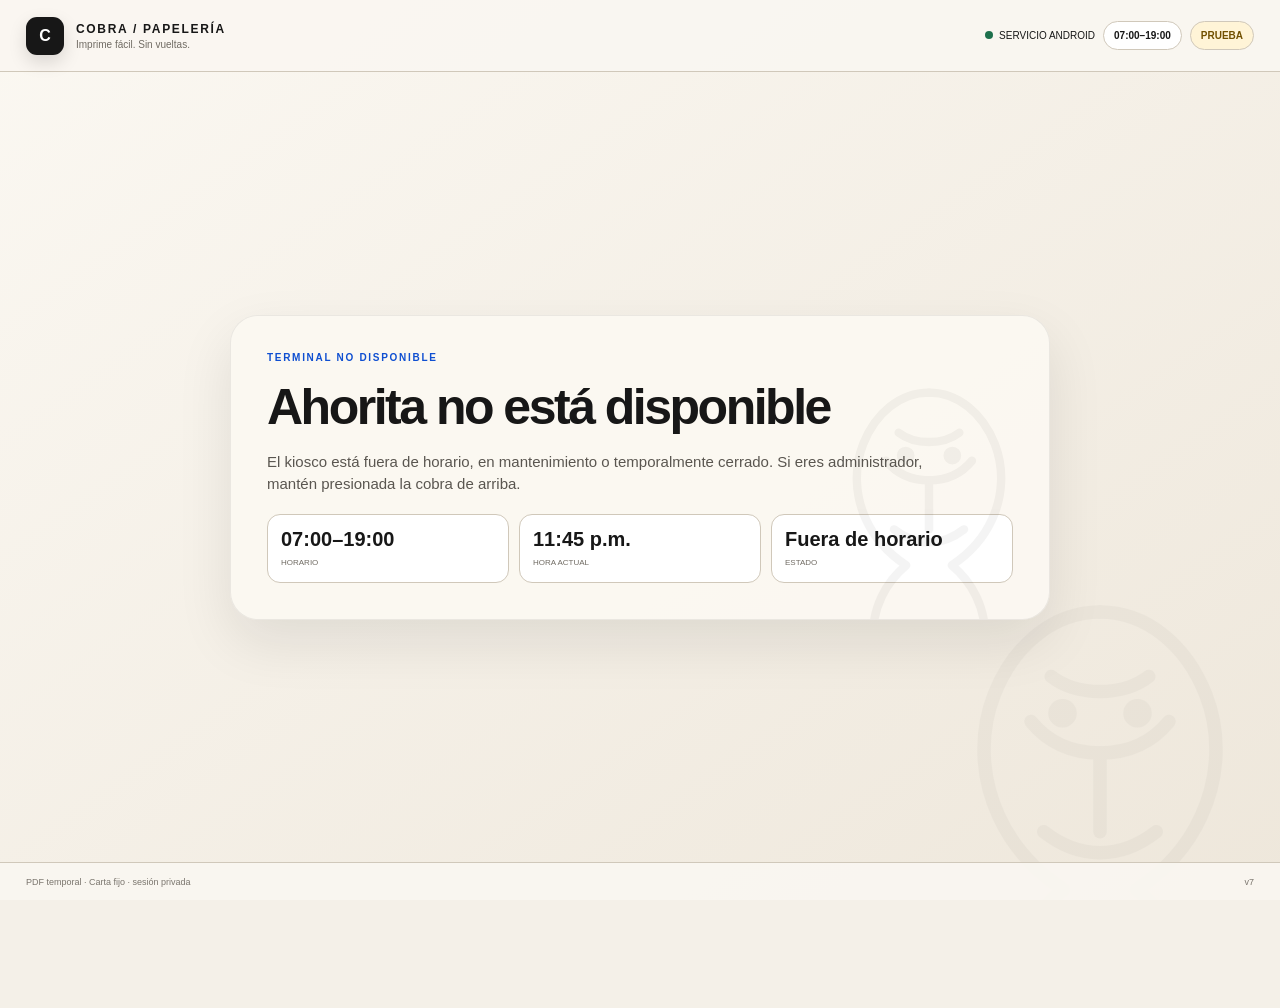
==== commit a48bb485: "v7: redesign kiosk UX and add QOL workflow" ====
--- a/papeleria-android/app/src/main/assets/index.html
+++ b/papeleria-android/app/src/main/assets/index.html
@@ -1,32 +1,33 @@
-<!doctype html>
-<html lang="es">
-<head>
-<meta charset="utf-8"><meta name="viewport" content="width=device-width,initial-scale=1,viewport-fit=cover"><meta name="theme-color" content="#f4f0e8"><title>Papelería Autoservicio</title>
-<style>
-:root{--bg:#f4f0e8;--panel:#fbf8f2;--ink:#171717;--mut:#6d6962;--line:#cec6b8;--blue:#0f4fd1;--blue2:#0a3ea4;--green:#1e6c49;--red:#972f2f;--amber:#8d6200;--shadow:0 22px 55px rgba(20,18,14,.12);--cobra:url("data:image/svg+xml;utf8,<svg xmlns='http://www.w3.org/2000/svg' viewBox='0 0 600 600'><g fill='none' stroke='%23171717' stroke-width='18' stroke-linecap='round' stroke-linejoin='round'><path d='M300 72c-62 0-115 44-141 110-20 51-18 110 6 162 19 42 48 73 86 98-45 38-71 91-71 150'/><path d='M300 72c62 0 115 44 141 110 20 51 18 110-6 162-19 42-48 73-86 98 45 38 71 91 71 150'/><path d='M208 218c22 27 53 42 92 42s70-15 92-42'/><path d='M235 158c17 13 40 20 65 20s48-7 65-20'/><path d='M300 260v105'/><path d='M225 365c23 18 48 28 75 28s52-10 75-28'/><circle cx='250' cy='207' r='10' fill='%23171717'/><circle cx='350' cy='207' r='10' fill='%23171717'/></g></svg>")}
-*{box-sizing:border-box}html,body{margin:0;width:100%;height:100%;font-family:Inter,Segoe UI,Arial,sans-serif;background:var(--bg);color:var(--ink);overflow:hidden}button,input{font:inherit}.hidden{display:none!important}.screen{display:none;height:100%;min-height:0;position:relative}.screen.active{display:block}button{cursor:pointer}.app{height:100%;display:grid;grid-template-rows:74px 1fr 42px;position:relative;background:linear-gradient(145deg,#faf7f0,#eee8dc)}.app:after,.screen:after{content:"";position:absolute;right:-4vh;bottom:-10vh;width:48vh;height:48vh;background:var(--cobra) center/contain no-repeat;opacity:.028;pointer-events:none}.top{display:flex;align-items:center;justify-content:space-between;padding:0 28px;border-bottom:1px solid var(--line);background:rgba(250,247,240,.96);z-index:3}.brand{display:flex;gap:13px;align-items:center}.mark{width:38px;height:38px;border-radius:11px;background:#151515;color:#fff;display:grid;place-items:center;font-weight:900;box-shadow:0 7px 18px #0002}.brand b{display:block;font-size:12px;letter-spacing:.15em}.brand small{display:block;margin-top:3px;color:var(--mut);font-size:10px;letter-spacing:.06em}.status{display:flex;gap:10px;align-items:center;font-size:10px;text-transform:uppercase;letter-spacing:.09em}.pill{padding:8px 10px;border:1px solid var(--line);background:#fff;border-radius:99px;font-weight:800}.pill.demo{background:#fff4d6;color:#755200;border-color:#dcc67d}.dot{display:inline-block;width:8px;height:8px;border-radius:50%;background:var(--green);margin-right:7px}.dot.warn{background:var(--amber)}.main{min-height:0;position:relative}.footer{display:flex;align-items:center;justify-content:space-between;padding:0 28px;border-top:1px solid var(--line);background:rgba(250,247,240,.96);font-size:10px;color:#77716a;z-index:3}.adminlink{border:0;background:transparent;color:#77716a;text-transform:uppercase;letter-spacing:.12em;font-size:10px}
-.home{height:100%;display:grid;grid-template-columns:1.27fr .73fr}.hero{padding:6vh 6vw;display:flex;flex-direction:column;justify-content:center;border-right:1px solid var(--line)}.eye{color:var(--blue);font-size:11px;font-weight:900;text-transform:uppercase;letter-spacing:.18em;margin-bottom:17px}.hero h1{font-size:clamp(52px,7vw,92px);line-height:.91;letter-spacing:-.055em;margin:0}.hero p{font-size:17px;line-height:1.55;color:#59554f;max-width:650px;margin:24px 0 0}.startrow{display:flex;gap:12px;margin-top:28px}.primary{border:0;border-radius:14px;background:linear-gradient(180deg,var(--blue),var(--blue2));color:#fff;padding:17px 20px;font-weight:900;box-shadow:0 17px 28px rgba(15,79,209,.2)}.start{font-size:17px;min-width:365px;display:flex;justify-content:space-between}.secondary{border:1px solid var(--line);border-radius:14px;background:#fff;color:var(--ink);padding:15px 17px;font-weight:900}.prices{display:flex;gap:28px;margin-top:25px;font-size:12px}.prices b{font-size:20px;margin-right:6px}.badges{display:flex;gap:9px;margin-top:20px}.badge{font-size:10px;font-weight:900;text-transform:uppercase;letter-spacing:.08em;border:1px solid var(--line);background:#fff;padding:8px 10px;border-radius:99px}.side{padding:5vh 3vw;display:flex;align-items:center;background:linear-gradient(180deg,#e9e3d8,#dfd8cb)}.sidebox{width:100%;background:#ffffffa8;border:1px solid #00000012;border-radius:24px;padding:18px;box-shadow:0 20px 45px #0000000d}.sidetitle{font-size:10px;text-transform:uppercase;letter-spacing:.14em;font-weight:900;color:var(--mut);margin-bottom:8px}.service{width:100%;border:0;border-top:1px solid #0002;background:transparent;text-align:left;padding:18px 2px;display:grid;grid-template-columns:1fr auto}.service:first-of-type{border-top:0}.service b{font-size:17px}.service span{display:block;font-size:11px;color:var(--mut);margin-top:5px;line-height:1.45}.service em{font-style:normal;font-size:22px}.service.off{opacity:.38;pointer-events:none}.note{font-size:10px;color:#77716a;line-height:1.5;margin-top:16px}.alert{border-left:4px solid var(--amber);background:#fff4d6;color:#755200;padding:11px 12px;font-size:11px;margin-top:16px}
-.receive{height:100%;display:grid;grid-template-columns:.82fr 1.18fr}.receivecopy{padding:6vh 5vw;border-right:1px solid var(--line);display:flex;flex-direction:column;justify-content:center}.back{border:0;background:transparent;padding:0;margin:0 0 28px;text-align:left;font-size:10px;font-weight:900;text-transform:uppercase;letter-spacing:.1em;color:var(--mut)}.receive h2,.admin h2{font-size:40px;letter-spacing:-.04em;margin:0 0 12px}.receivecopy>p{font-size:16px;line-height:1.55;color:#59554f}.steps{margin-top:24px;border-top:1px solid var(--line)}.step{display:grid;grid-template-columns:42px 1fr;padding:13px 0;border-bottom:1px solid var(--line)}.step i{font-style:normal;color:var(--blue);font-weight:900}.step b{display:block}.step span{font-size:11px;color:var(--mut)}.qrzone{display:grid;place-items:center;padding:4vh}.qrbox{width:min(66vh,560px);text-align:center}.qrframe{background:#fff;border:1px solid var(--line);border-radius:24px;padding:18px;box-shadow:var(--shadow)}.qrframe img{display:block;width:100%;border-radius:12px}.qrt{font-size:22px;font-weight:900;margin:16px 0 5px}.qrs{font-size:11px;color:var(--mut);line-height:1.45}.wait{display:inline-flex;align-items:center;gap:8px;margin-top:14px;font-size:10px;text-transform:uppercase;letter-spacing:.1em;font-weight:900}.pulse{width:8px;height:8px;border-radius:50%;background:var(--blue);animation:p 1.2s infinite}@keyframes p{50%{opacity:.2}}
-.job{height:100%;display:grid;grid-template-columns:1.13fr .87fr}.preview{display:grid;grid-template-rows:58px 1fr 112px;background:#d8d3c9;border-right:1px solid #bdb6aa;min-width:0}.previewhead{display:flex;align-items:center;justify-content:space-between;padding:0 20px;background:#e9e4da;border-bottom:1px solid #beb7ac}.fname{font-weight:900;max-width:52vw;white-space:nowrap;overflow:hidden;text-overflow:ellipsis}.fdetail{font-size:10px;color:var(--mut);margin-top:3px}.tag{font-size:9px;text-transform:uppercase;letter-spacing:.1em;border:1px solid #aaa39a;border-radius:99px;padding:6px 8px}.stage{min-height:0;display:grid;place-items:center;padding:18px}.sheet{height:100%;max-height:calc(100vh - 298px);max-width:88%;aspect-ratio:8.5/11;background:#fff;box-shadow:0 10px 25px #0003;display:grid;place-items:center}.sheet img{width:100%;height:100%;object-fit:contain}.loading{font-size:10px;color:var(--mut);text-transform:uppercase;letter-spacing:.11em}.pagebar{display:grid;grid-template-rows:44px 1fr;background:#e9e4da;border-top:1px solid #beb7ac}.nav{display:flex;align-items:center;justify-content:center;gap:14px}.nav button,.pagechip{border:1px solid #aaa39a;background:#faf8f3;border-radius:9px;font-weight:900}.nav button{width:40px;height:31px}.pages{display:flex;gap:6px;align-items:center;padding:0 14px 12px;overflow-x:auto}.pagechip{flex:0 0 38px;height:34px;position:relative}.pagechip.sel{background:#171717;color:#fff}.pagechip.current{outline:2px solid var(--blue);outline-offset:1px}.settings{padding:3vh 2.7vw;background:#faf7f1;overflow:auto;display:flex;flex-direction:column}.settings h2{font-size:30px;letter-spacing:-.03em;margin:0 0 4px}.opdraft{font-size:10px;text-transform:uppercase;letter-spacing:.1em;color:var(--mut);margin-bottom:16px}.line{display:flex;justify-content:space-between;align-items:center;font-size:11px;padding:9px 0;border-bottom:1px solid var(--line)}.line button{border:0;background:transparent;color:var(--blue);font-size:10px;font-weight:900;text-transform:uppercase}.label{font-size:10px;text-transform:uppercase;letter-spacing:.11em;font-weight:900;color:var(--mut);margin:14px 0 7px}.seg{display:grid;border:1px solid #aaa39a;background:#fff;border-radius:13px;overflow:hidden}.seg.two{grid-template-columns:1fr 1fr}.seg.three{grid-template-columns:repeat(3,1fr)}.seg button{border:0;border-right:1px solid #aaa39a;background:#fff;padding:11px 7px;font-size:10px;font-weight:900}.seg button:last-child{border-right:0}.seg button.active{background:#171717;color:#fff}.seg button.off{opacity:.4;pointer-events:none}.copies{display:grid;grid-template-columns:48px 1fr 48px;border:1px solid #aaa39a;border-radius:13px;overflow:hidden;background:#fff}.copies button{border:0;background:#fff;font-size:22px}.copies div{display:grid;place-items:center;border-left:1px solid #aaa39a;border-right:1px solid #aaa39a;font-weight:900;font-size:18px}.checkout{margin-top:auto;padding-top:16px}.totallabel{font-size:10px;text-transform:uppercase;letter-spacing:.1em;color:var(--mut)}.total{font-size:41px;font-weight:900;letter-spacing:-.04em;margin:2px 0 11px}.print{width:100%;font-size:14px}.print.busy{background:#85837e;box-shadow:none}.smallbtn{width:100%;margin-top:9px}.privacy{font-size:9px;line-height:1.45;color:#7b766f;margin-top:9px}.warn{margin-top:9px;background:#fff4d6;color:#735000;border-left:4px solid var(--amber);padding:9px 10px;font-size:10px;line-height:1.4}
-.admin{height:100%;padding:4vh 5vw;overflow:auto}.adminhead{display:flex;justify-content:space-between;align-items:flex-end;border-bottom:3px solid #171717;padding-bottom:15px;margin-bottom:20px}.login{max-width:420px;margin-top:7vh}.login input,.field input{width:100%;padding:12px;border:1px solid #aaa39a;background:#fff;border-radius:11px}.metrics{display:grid;grid-template-columns:repeat(5,1fr);border:1px solid var(--line);background:#fff;border-radius:15px;overflow:hidden;max-width:1100px}.metric{padding:15px;border-right:1px solid var(--line)}.metric:last-child{border-right:0}.metric b{display:block;font-size:24px}.metric span{font-size:9px;text-transform:uppercase;letter-spacing:.08em;color:var(--mut)}.fields{display:grid;grid-template-columns:repeat(3,1fr);gap:14px;margin-top:20px;max-width:1000px}.fields.two{grid-template-columns:repeat(2,1fr)}.field label{display:block;font-size:9px;text-transform:uppercase;letter-spacing:.08em;font-weight:900;color:var(--mut);margin-bottom:6px}.checks{display:grid;grid-template-columns:repeat(3,1fr);gap:9px;max-width:1000px;margin-top:17px}.check{display:flex;align-items:center;gap:8px;border:1px solid var(--line);background:#fff;padding:11px;border-radius:11px;font-size:11px}.check input{width:18px;height:18px}.actions{display:flex;gap:10px;flex-wrap:wrap;margin-top:14px}.history{max-width:1100px;margin-top:22px;background:#fff;border:1px solid var(--line);border-radius:15px;overflow:hidden}.hist{display:grid;grid-template-columns:115px 1fr 90px 70px 90px;gap:10px;padding:11px 14px;border-top:1px solid var(--line);font-size:10px;align-items:center}.hist:first-child{border-top:0}.hist b{font-size:11px}.hist small{color:var(--mut)}.danger{background:var(--red)!important}.reprint{display:flex;align-items:center;justify-content:space-between;gap:20px;max-width:1000px;border-top:1px solid var(--line);padding-top:16px;margin-top:20px}.reprint p{font-size:11px;color:var(--mut);margin:4px 0}
-.closed{height:100%;display:grid;place-items:center;padding:4vw}.closedbox{width:min(820px,92vw);background:#fbf8f2ef;border:1px solid #00000012;border-radius:28px;padding:38px;box-shadow:var(--shadow);position:relative;overflow:hidden}.closedbox:after{content:"";position:absolute;right:-20px;bottom:-20px;width:280px;height:280px;background:var(--cobra) center/contain no-repeat;opacity:.045}.closedbox h2{font-size:52px;letter-spacing:-.05em;margin:0 0 12px}.closedbox p{font-size:16px;line-height:1.55;color:#5a5650;max-width:670px}.closedgrid{display:grid;grid-template-columns:repeat(3,1fr);gap:12px;margin-top:22px}.closedk{border:1px solid var(--line);background:#fff;border-radius:14px;padding:14px}.closedk b{display:block;font-size:22px}.closedk span{font-size:9px;text-transform:uppercase;letter-spacing:.09em;color:var(--mut)}
-.overlay{position:absolute;inset:0;background:#17151273;backdrop-filter:blur(4px);display:none;place-items:center;z-index:20}.overlay.show{display:grid}.modal{width:min(530px,86vw);background:#fbf8f2;border-radius:24px;padding:28px;border:1px solid #0001;box-shadow:var(--shadow);position:relative;overflow:hidden}.modal:after{content:"";position:absolute;right:-40px;bottom:-40px;width:230px;height:230px;background:var(--cobra) center/contain no-repeat;opacity:.035}.modal .op{font-size:10px;text-transform:uppercase;letter-spacing:.1em;color:var(--mut)}.modal h3{font-size:34px;letter-spacing:-.035em;margin:8px 0 9px}.modal p{font-size:13px;line-height:1.5;color:#59554f}.count{font-size:11px;font-weight:900;margin-top:15px}.modalactions{display:flex;gap:10px;flex-wrap:wrap;margin-top:17px}.modalactions button{position:relative;z-index:2}
-@media(max-width:900px){.home,.receive,.job{grid-template-columns:1fr}.side,.receivecopy{display:none}.hero{border-right:0}.settings{max-height:48vh}.preview{border-right:0}.metrics{grid-template-columns:1fr 1fr}.fields,.fields.two,.checks{grid-template-columns:1fr}.hist{grid-template-columns:80px 1fr 80px}.hist>:nth-child(n+4){display:none}}
-</style></head><body>
-<div class="app"><header class="top"><div class="brand"><div class="mark">C</div><div><b>COBRA / PAPELERÍA AUTOSERVICIO</b><small>Terminal institucional de impresión</small></div></div><div class="status"><span><i id="dot" class="dot"></i><span id="sys">Servicio Android</span></span><span id="hours" class="pill">Horario 07:00–19:00</span><span class="pill demo">Modo prueba</span></div></header><main class="main">
-<section id="home" class="screen active"><div class="home"><div class="hero"><div class="eye">Impresión desde tu celular</div><h1>Envía.<br>Revisa.<br>Imprime.</h1><p>Escanea el código, manda tu PDF y selecciona exactamente las páginas que necesitas. El documento existe solo durante la sesión y se elimina al terminar.</p><div class="startrow"><button id="start" class="primary start" onclick="receive()"><span>ENVIAR DOCUMENTO</span><span>→</span></button><button class="secondary" onclick="help()">Necesito ayuda</button></div><div class="prices"><span><b id="pbw">$2.00</b>B/N / pág.</span><span><b id="pcolor">$5.00</b>Color / pág.</span></div><div class="badges"><span class="badge">Solo PDF</span><span class="badge">Máx. 25 MB</span><span id="availability" class="badge">Disponible</span></div></div><aside class="side"><div class="sidebox"><div class="sidetitle">Obtén tu documento</div><button id="siase" class="service" onclick="openSecure('https://deimos.dgi.uanl.mx/cgi-bin/wspd_cgi.sh/login.htm','SIASE UANL')"><div><b>SIASE UANL</b><span>Consulta o descarga un documento institucional.</span></div><em>→</em></button><button id="ms" class="service" onclick="openSecure('https://www.microsoft365.com/','Microsoft 365')"><div><b>Microsoft 365</b><span>Accede a OneDrive y archivos de tu cuenta.</span></div><em>→</em></button><div class="note">Las credenciales se introducen únicamente en sitios oficiales. Esta terminal no las conserva.</div><div id="homeAlert" class="alert hidden"></div></div></aside></div></section>
-<section id="receive" class="screen"><div class="receive"><div class="receivecopy"><button class="back" onclick="home()">← Cancelar sesión</button><div class="eye">Recepción de documento</div><h2>Escanea y envía</h2><p>Abre el QR con tu celular, selecciona el PDF y envíalo. Esta pantalla cambiará automáticamente cuando el documento llegue.</p><div class="steps"><div class="step"><i>01</i><div><b>Escanea</b><span>Celular y tablet en la misma red.</span></div></div><div class="step"><i>02</i><div><b>Selecciona</b><span>Solo PDF, máximo 25 MB.</span></div></div><div class="step"><i>03</i><div><b>Continúa</b><span>El enlace se invalida después del envío.</span></div></div></div></div><div class="qrzone"><div id="qr" class="qrbox"><div class="loading">Preparando sesión…</div></div></div></div></section>
-<section id="job" class="screen"><div class="job"><div class="preview"><div class="previewhead"><div><div id="fname" class="fname">Documento</div><div id="fdetail" class="fdetail">—</div></div><span class="tag">Vista previa</span></div><div class="stage"><div class="sheet"><div id="pload" class="loading">Generando vista previa…</div><img id="pimg" style="display:none" alt="Vista previa"></div></div><div class="pagebar"><div class="nav"><button onclick="prev()">←</button><b id="pread">Página 1 de 1</b><button onclick="next()">→</button></div><div id="pages" class="pages"></div></div></div><aside class="settings"><div class="eye">Configuración</div><h2>Tu impresión</h2><div id="opdraft" class="opdraft">Trabajo temporal</div><div class="line"><span><b id="selcount">1</b> página(s) seleccionada(s)</span><span><button onclick="allPages()">Todas</button><button onclick="onlyCurrent()">Solo esta</button></span></div><div class="label">Color</div><div class="seg two"><button id="bw" class="active" onclick="setMode('bw')">Blanco y negro</button><button id="color" onclick="setMode('color')">Color</button></div><div class="label">Caras</div><div class="seg two"><button id="simplex" class="active" onclick="setDuplex(false)">Una cara</button><button id="duplex" onclick="setDuplex(true)">Doble cara</button></div><div class="label">Copias</div><div class="copies"><button onclick="copies(-1)">−</button><div id="copies">1</div><button onclick="copies(1)">+</button></div><div class="line"><span>Selección</span><b id="seltext">Todas</b></div><div class="line"><span>Papel</span><b id="papertext">Carta · 8.5 × 11 · fijo</b></div><div class="line"><span>Impresión</span><b id="duplextext">Una cara</b></div><div class="checkout"><div class="totallabel">Total estimado</div><div id="total" class="total">$0.00</div><button id="print" class="primary print" onclick="beginPrint()">Continuar a impresión</button><button class="secondary smallbtn" onclick="help()">Necesito ayuda</button><button class="back smallbtn" onclick="cancelJob()">Cancelar y borrar documento</button><div id="duplexWarn" class="warn hidden">La opción doble cara depende de la impresora seleccionada en Android.</div><div class="privacy">Al imprimir o cancelar, el documento sale de la sesión. La copia temporal de incidencia se elimina automáticamente.</div></div></aside></div></section>
-<section id="admin" class="screen"><div class="admin"><div class="adminhead"><div><div class="eye">Área restringida</div><h2>Administración</h2></div><button class="back" onclick="home()">Cerrar</button></div><div id="login" class="login"><div class="label">PIN de administrador</div><input id="pintry" type="password" inputmode="numeric"><button class="primary" onclick="login()">Entrar</button></div><div id="panel" class="hidden"><div class="metrics"><div class="metric"><b id="sales">$0</b><span>Ventas hoy</span></div><div class="metric"><b id="ops">0</b><span>Operaciones</span></div><div class="metric"><b id="mbw">0</b><span>Páginas B/N</span></div><div class="metric"><b id="mcolor">0</b><span>Páginas color</span></div><div class="metric"><b id="issues">0</b><span>Incidencias</span></div></div><div class="fields"><div class="field"><label>Precio B/N por página</label><input id="pricebw" type="number" step="0.5"></div><div class="field"><label>Precio color por página</label><input id="pricecolor" type="number" step="0.5"></div><div class="field"><label>PIN administrador</label><input id="newpin" type="password" inputmode="numeric"></div></div><div class="fields two"><div class="field"><label>Apertura</label><input id="open" type="time"></div><div class="field"><label>Cierre</label><input id="close" type="time"></div></div><div class="checks"><label class="check"><input id="eqr" type="checkbox"> Recepción QR</label><label class="check"><input id="esiase" type="checkbox"> SIASE</label><label class="check"><input id="ems" type="checkbox"> Microsoft 365</label><label class="check"><input id="ebw" type="checkbox"> B/N</label><label class="check"><input id="ecolor" type="checkbox"> Color</label><label class="check"><input id="forced" type="checkbox"> Fuera de servicio</label></div><div class="actions"><button class="primary" onclick="saveAdmin()">Guardar cambios</button><button class="secondary" onclick="exportCsv()">Exportar CSV</button></div><div class="reprint"><div><b>Reimpresión de incidencia</b><p id="reprintinfo">No hay copia temporal.</p></div><button id="reprint" class="primary" onclick="reprint()" disabled>Reimprimir sin cobro</button></div><div id="history" class="history"></div><div class="actions"><button class="primary danger" onclick="clearHist()">Borrar historial local</button></div></div></div></section>
-<section id="closed" class="screen"><div class="closed"><div class="closedbox"><div class="eye">Terminal no disponible</div><h2 id="closedtitle">Servicio cerrado</h2><p>La terminal se encuentra fuera de servicio o fuera del horario configurado. El acceso de administración continúa disponible.</p><div class="closedgrid"><div class="closedk"><b id="closedhours">07:00–19:00</b><span>Horario</span></div><div class="closedk"><b id="closednow">—</b><span>Hora actual</span></div><div class="closedk"><b id="closedreason">—</b><span>Estado</span></div></div><div class="modalactions"><button class="primary" onclick="help()">Necesito ayuda</button><button class="secondary" onclick="showAdmin()">Administración</button></div></div></div></section>
-<div id="done" class="overlay"><div class="modal"><div id="doneop" class="op">Operación</div><h3>Impresión enviada</h3><p>Retira tus hojas de la impresora. La sesión del alumno ya terminó.</p><div id="donecount" class="count">Nueva sesión en 8 s</div></div></div><div id="idle" class="overlay"><div class="modal"><div class="op">Sesión activa</div><h3>¿Sigues ahí?</h3><p>La sesión se cerrará automáticamente si no continúas.</p><div id="idlecount" class="count">Cierre automático en 20 s</div><div class="modalactions"><button class="primary" onclick="continueSession()">Sí, continuar</button><button class="secondary" onclick="cancelJob()">Cerrar sesión</button></div></div></div><div id="help" class="overlay"><div class="modal"><div id="helpop" class="op">Ayuda</div><h3>Necesito ayuda</h3><p id="helptext">Muestra el código de operación al encargado si algo no salió como esperabas.</p><div class="modalactions"><button class="primary" onclick="hideHelp()">Entendido</button><button class="secondary" onclick="home()">Volver al inicio</button></div></div></div>
-</main><footer class="footer"><span>Solo PDF · máx. 25 MB · Carta · documentos temporales</span><button class="adminlink" onclick="showAdmin()">Administración</button></footer></div>
+<!doctype html><html lang="es"><head><meta charset="utf-8"><meta name="viewport" content="width=device-width,initial-scale=1,viewport-fit=cover"><meta name="theme-color" content="#f4f0e8"><title>Cobra Print</title><style>
+:root{--bg:#f4f0e8;--panel:#fbf8f2;--ink:#171717;--mut:#706b63;--line:#d0c8ba;--blue:#0f4fd1;--blue2:#0a3c9e;--green:#1e704c;--amber:#8a6200;--red:#9a3030;--shadow:0 22px 55px #17171718;--cobra:url("data:image/svg+xml;utf8,<svg xmlns='http://www.w3.org/2000/svg' viewBox='0 0 600 600'><g fill='none' stroke='%23171717' stroke-width='18' stroke-linecap='round' stroke-linejoin='round'><path d='M300 72c-62 0-115 44-141 110-20 51-18 110 6 162 19 42 48 73 86 98-45 38-71 91-71 150'/><path d='M300 72c62 0 115 44 141 110 20 51 18 110-6 162-19 42-48 73-86 98 45 38 71 91 71 150'/><path d='M208 218c22 27 53 42 92 42s70-15 92-42'/><path d='M235 158c17 13 40 20 65 20s48-7 65-20'/><path d='M300 260v105'/><path d='M225 365c23 18 48 28 75 28s52-10 75-28'/><circle cx='250' cy='207' r='10' fill='%23171717'/><circle cx='350' cy='207' r='10' fill='%23171717'/></g></svg>")}
+*{box-sizing:border-box}html,body{margin:0;width:100%;height:100%;overflow:hidden;background:var(--bg);color:var(--ink);font-family:Inter,Segoe UI,Arial,sans-serif}button,input{font:inherit}button{cursor:pointer}.hidden{display:none!important}.app{height:100%;display:grid;grid-template-rows:72px 1fr 38px;background:linear-gradient(145deg,#fbf8f2,#eee7db);position:relative}.app:after{content:"";position:absolute;right:-5vh;bottom:-12vh;width:50vh;height:50vh;background:var(--cobra) center/contain no-repeat;opacity:.027;pointer-events:none}.top{display:flex;align-items:center;justify-content:space-between;padding:0 26px;border-bottom:1px solid var(--line);background:#faf7f1ed;z-index:3}.brand{display:flex;align-items:center;gap:12px}.mark{width:38px;height:38px;border-radius:11px;background:#171717;color:#fff;display:grid;place-items:center;font-weight:900;box-shadow:0 7px 18px #0002;user-select:none}.brand b{display:block;font-size:12px;letter-spacing:.14em}.brand small{display:block;font-size:10px;color:var(--mut);margin-top:3px}.status{display:flex;gap:8px;align-items:center;font-size:10px;text-transform:uppercase}.pill{padding:8px 10px;border:1px solid var(--line);border-radius:99px;background:#fff;font-weight:800}.demo{background:#fff4d7;color:#715000}.dot{display:inline-block;width:8px;height:8px;border-radius:50%;background:var(--green);margin-right:6px}.dot.warn{background:var(--amber)}.main{min-height:0;position:relative}.screen{display:none;height:100%;min-height:0;position:relative}.screen.active{display:block}.footer{display:flex;align-items:center;justify-content:space-between;padding:0 26px;border-top:1px solid var(--line);background:#faf7f1ed;font-size:9px;color:#7a756d;z-index:3}.eye{color:var(--blue);font-size:10px;font-weight:900;text-transform:uppercase;letter-spacing:.17em;margin-bottom:15px}.primary{border:0;border-radius:14px;background:linear-gradient(180deg,var(--blue),var(--blue2));color:#fff;padding:16px 19px;font-weight:900;box-shadow:0 16px 28px #0f4fd12d}.secondary{border:1px solid var(--line);border-radius:14px;background:#fff;padding:14px 16px;font-weight:900}.back{border:0;background:transparent;color:var(--mut);font-size:10px;font-weight:900;text-transform:uppercase;letter-spacing:.08em;padding:8px 0}
+.home{height:100%;display:grid;grid-template-columns:1.25fr .75fr}.hero{padding:6vh 6vw;display:flex;flex-direction:column;justify-content:center;border-right:1px solid var(--line)}.hero h1{font-size:clamp(54px,7vw,94px);line-height:.9;letter-spacing:-.058em;margin:0}.hero p{font-size:17px;line-height:1.55;color:#5a5650;max-width:650px;margin:24px 0 0}.actions{display:flex;gap:10px;flex-wrap:wrap;margin-top:26px}.start{min-width:340px;font-size:16px;display:flex;justify-content:space-between}.prices{display:flex;gap:26px;margin-top:24px;font-size:11px}.prices b{font-size:20px;margin-right:5px}.badges{display:flex;gap:8px;margin-top:18px;flex-wrap:wrap}.badge{border:1px solid var(--line);background:#fff;border-radius:99px;padding:7px 9px;font-size:9px;font-weight:900;text-transform:uppercase;letter-spacing:.07em}.side{display:flex;align-items:center;padding:4vh 3vw;background:linear-gradient(180deg,#e8e2d7,#ded7ca)}.sidebox{width:100%;border:1px solid #00000012;background:#ffffffa8;border-radius:24px;padding:17px;box-shadow:var(--shadow)}.sidetitle{font-size:9px;text-transform:uppercase;letter-spacing:.14em;font-weight:900;color:var(--mut)}.service{width:100%;border:0;border-top:1px solid #0002;background:transparent;padding:18px 2px;text-align:left;display:grid;grid-template-columns:1fr auto}.service:first-of-type{border-top:0}.service b{font-size:17px}.service span{display:block;margin-top:4px;font-size:11px;color:var(--mut);line-height:1.45}.service em{font-style:normal;font-size:22px}.service.off{opacity:.38;pointer-events:none}.note{font-size:9px;color:#77716a;line-height:1.5;margin-top:14px}.alert{border-left:4px solid var(--amber);background:#fff4d6;color:#705000;padding:10px;font-size:10px;margin-top:12px}
+.receive{height:100%;display:grid;grid-template-columns:.8fr 1.2fr}.receivecopy{padding:6vh 5vw;display:flex;flex-direction:column;justify-content:center;border-right:1px solid var(--line)}.receive h2,.admin h2{font-size:40px;letter-spacing:-.04em;margin:0 0 10px}.receive p{font-size:15px;color:#5b5751;line-height:1.5}.steps{margin-top:22px;border-top:1px solid var(--line)}.step{display:grid;grid-template-columns:40px 1fr;padding:12px 0;border-bottom:1px solid var(--line)}.step i{font-style:normal;color:var(--blue);font-weight:900}.step b{display:block}.step span{font-size:10px;color:var(--mut)}.qrzone{display:grid;place-items:center;padding:3vh}.qrbox{width:min(64vh,540px);text-align:center}.qrframe{background:#fff;border:1px solid var(--line);border-radius:22px;padding:16px;box-shadow:var(--shadow)}.qrframe img{display:block;width:100%;border-radius:10px}.qrt{font-size:21px;font-weight:900;margin:15px 0 4px}.qrs{font-size:10px;color:var(--mut)}.qrmeta{display:flex;justify-content:center;gap:7px;flex-wrap:wrap;margin-top:10px}.qrbadge{font-size:9px;font-weight:900;border:1px solid var(--line);border-radius:99px;padding:6px 8px;background:#fff}.wait{display:inline-flex;align-items:center;gap:7px;margin-top:12px;font-size:9px;font-weight:900;text-transform:uppercase;letter-spacing:.09em}.pulse{width:8px;height:8px;border-radius:50%;background:var(--blue);animation:p 1.2s infinite}@keyframes p{50%{opacity:.2}}.direct{margin-top:10px;border:1px solid var(--line);background:#fff;border-radius:12px;padding:10px 12px;font-size:9px;font-weight:900}
+.job{height:100%;display:grid;grid-template-columns:1.12fr .88fr}.preview{display:grid;grid-template-rows:58px 1fr 108px;background:#d8d3c9;border-right:1px solid #bbb3a6;min-width:0}.previewhead{display:flex;align-items:center;justify-content:space-between;padding:0 18px;background:#e9e4da;border-bottom:1px solid #beb7ac}.fname{font-weight:900;max-width:52vw;white-space:nowrap;overflow:hidden;text-overflow:ellipsis}.fdetail{font-size:9px;color:var(--mut);margin-top:3px}.zoom{display:flex;gap:5px;align-items:center}.zoom button{width:32px;height:30px;border:1px solid #aaa39a;border-radius:8px;background:#fff;font-weight:900}.tag{font-size:9px;border:1px solid #aaa39a;border-radius:99px;padding:6px 8px}.stage{min-height:0;display:grid;place-items:center;padding:16px}.sheet{height:100%;max-height:calc(100vh - 292px);max-width:88%;aspect-ratio:8.5/11;background:#fff;box-shadow:0 10px 25px #0003;display:grid;place-items:center;overflow:auto}.sheet img{width:100%;height:100%;object-fit:contain;transform-origin:center;transition:.15s}.loading{font-size:9px;color:var(--mut);text-transform:uppercase;letter-spacing:.1em}.pagebar{display:grid;grid-template-rows:42px 1fr;background:#e9e4da;border-top:1px solid #beb7ac}.nav{display:flex;align-items:center;justify-content:center;gap:12px}.nav button,.pagechip{border:1px solid #aaa39a;background:#faf8f3;border-radius:8px;font-weight:900}.nav button{width:38px;height:29px}.pages{display:flex;gap:5px;align-items:center;padding:0 12px 10px;overflow-x:auto}.pagechip{flex:0 0 36px;height:32px}.pagechip.sel{background:#171717;color:#fff}.pagechip.current{outline:2px solid var(--blue);outline-offset:1px}.settings{padding:2.7vh 2.6vw;background:#faf7f1;overflow:auto;display:flex;flex-direction:column}.settings h2{font-size:29px;margin:0 0 4px;letter-spacing:-.03em}.opdraft{font-size:9px;color:var(--mut);text-transform:uppercase;letter-spacing:.09em;margin-bottom:10px}.quick{border:1px solid #c1cce0;background:linear-gradient(135deg,#edf4ff,#fff);border-radius:16px;padding:12px;margin-bottom:10px}.quicktop{display:flex;justify-content:space-between;align-items:center}.quicktop b{font-size:14px}.quicktop span{font-size:9px;color:var(--mut)}.quickactions{display:grid;grid-template-columns:1.25fr .75fr;gap:7px;margin-top:9px}.quickactions button{padding:11px;border-radius:10px;font-size:10px;font-weight:900}.quickmain{border:0;background:#171717;color:#fff}.quicklast{border:1px solid var(--line);background:#fff}.line{display:flex;justify-content:space-between;align-items:center;font-size:10px;padding:8px 0;border-bottom:1px solid var(--line)}.line button{border:0;background:transparent;color:var(--blue);font-size:9px;font-weight:900;text-transform:uppercase}.label{font-size:9px;text-transform:uppercase;letter-spacing:.11em;font-weight:900;color:var(--mut);margin:12px 0 6px}.range{display:grid;grid-template-columns:1fr auto;gap:6px}.range input{border:1px solid #aaa39a;border-radius:10px;background:#fff;padding:10px;font-size:10px}.range button{border:0;border-radius:10px;background:#171717;color:#fff;padding:0 12px;font-size:9px;font-weight:900}.hint{font-size:8px;color:var(--mut);margin-top:4px}.seg{display:grid;border:1px solid #aaa39a;background:#fff;border-radius:12px;overflow:hidden}.seg.two{grid-template-columns:1fr 1fr}.seg button{border:0;border-right:1px solid #aaa39a;background:#fff;padding:10px 7px;font-size:10px;font-weight:900}.seg button:last-child{border-right:0}.seg button.active{background:#171717;color:#fff}.seg button.off{opacity:.4;pointer-events:none}.copies{display:grid;grid-template-columns:46px 1fr 46px;border:1px solid #aaa39a;border-radius:12px;overflow:hidden;background:#fff}.copies button{border:0;background:#fff;font-size:20px}.copies div{display:grid;place-items:center;border-left:1px solid #aaa39a;border-right:1px solid #aaa39a;font-weight:900}.checkout{margin-top:auto;padding-top:14px}.total{font-size:39px;font-weight:900;letter-spacing:-.04em;margin:2px 0 9px}.print{width:100%}.small{width:100%;margin-top:8px}.warn{margin-top:8px;border-left:4px solid var(--amber);background:#fff4d6;color:#705000;padding:8px;font-size:9px}.privacy{font-size:8px;color:#77716a;line-height:1.4;margin-top:8px}
+.admin{height:100%;padding:3.5vh 5vw;overflow:auto}.adminhead{display:flex;justify-content:space-between;align-items:flex-end;border-bottom:3px solid #171717;padding-bottom:14px;margin-bottom:18px}.login{max-width:420px;margin-top:6vh}.login input,.field input{width:100%;padding:11px;border:1px solid #aaa39a;border-radius:10px;background:#fff}.metrics{display:grid;grid-template-columns:repeat(4,1fr);border:1px solid var(--line);background:#fff;border-radius:14px;overflow:hidden;max-width:1100px}.metric{padding:14px;border-right:1px solid var(--line);border-bottom:1px solid var(--line)}.metric b{display:block;font-size:22px}.metric span{font-size:8px;text-transform:uppercase;letter-spacing:.08em;color:var(--mut)}.fields{display:grid;grid-template-columns:repeat(3,1fr);gap:12px;margin-top:18px;max-width:1000px}.fields.two{grid-template-columns:repeat(2,1fr)}.field label{display:block;font-size:8px;text-transform:uppercase;letter-spacing:.08em;font-weight:900;color:var(--mut);margin-bottom:5px}.checks{display:grid;grid-template-columns:repeat(3,1fr);gap:8px;max-width:1000px;margin-top:15px}.check{display:flex;gap:7px;align-items:center;border:1px solid var(--line);background:#fff;padding:10px;border-radius:10px;font-size:10px}.check input{width:17px;height:17px}.adminactions{display:flex;gap:8px;flex-wrap:wrap;margin-top:13px}.reprint{display:flex;justify-content:space-between;align-items:center;gap:20px;max-width:1000px;border-top:1px solid var(--line);padding-top:14px;margin-top:18px}.reprint p{font-size:10px;color:var(--mut);margin:4px 0}.sysrow{display:grid;grid-template-columns:1fr 1fr;gap:8px;max-width:1000px;margin-top:12px}.syscard{border:1px solid var(--line);background:#fff;border-radius:11px;padding:11px;font-size:9px}.syscard b{display:block;font-size:12px;margin-bottom:3px}.history{max-width:1100px;margin-top:18px;border:1px solid var(--line);background:#fff;border-radius:13px;overflow:hidden}.hist{display:grid;grid-template-columns:100px 1fr 90px 70px 90px;gap:8px;padding:10px 12px;border-top:1px solid var(--line);font-size:9px;align-items:center}.hist:first-child{border-top:0}.hist b{font-size:10px}.hist small{color:var(--mut)}.danger{background:var(--red)!important}
+.closed{height:100%;display:grid;place-items:center;padding:4vw}.closedbox{width:min(820px,92vw);background:#fbf8f2f2;border:1px solid #0001;border-radius:28px;padding:36px;box-shadow:var(--shadow);position:relative;overflow:hidden}.closedbox:after{content:"";position:absolute;right:-20px;bottom:-20px;width:280px;height:280px;background:var(--cobra) center/contain no-repeat;opacity:.045}.closedbox h2{font-size:50px;letter-spacing:-.05em;margin:0 0 10px}.closedbox p{font-size:15px;line-height:1.5;color:#5a5650;max-width:670px}.closedgrid{display:grid;grid-template-columns:repeat(3,1fr);gap:10px;margin-top:18px}.closedk{border:1px solid var(--line);background:#fff;border-radius:13px;padding:13px}.closedk b{display:block;font-size:20px}.closedk span{font-size:8px;text-transform:uppercase;color:var(--mut)}
+.overlay{position:absolute;inset:0;background:#17151273;backdrop-filter:blur(4px);display:none;place-items:center;z-index:20}.overlay.show{display:grid}.modal{width:min(520px,86vw);background:#fbf8f2;border-radius:24px;padding:26px;border:1px solid #0001;box-shadow:var(--shadow)}.modal .op{font-size:9px;text-transform:uppercase;letter-spacing:.1em;color:var(--mut)}.modal h3{font-size:32px;letter-spacing:-.035em;margin:7px 0 8px}.modal p{font-size:12px;line-height:1.5;color:#59554f}.modalactions{display:flex;gap:8px;flex-wrap:wrap;margin-top:15px}.toast{position:absolute;left:50%;bottom:48px;transform:translateX(-50%) translateY(10px);background:#171717;color:#fff;border-radius:99px;padding:9px 14px;font-size:9px;font-weight:900;opacity:0;transition:.2s;z-index:30}.toast.show{opacity:1;transform:translateX(-50%)}
+@media(max-width:900px){.home,.receive,.job{grid-template-columns:1fr}.side,.receivecopy{display:none}.hero{border-right:0}.settings{max-height:49vh}.metrics,.checks,.fields,.fields.two{grid-template-columns:1fr 1fr}.hist{grid-template-columns:80px 1fr 80px}.hist>:nth-child(n+4){display:none}}
+</style></head><body><div class="app"><header class="top"><div class="brand"><div id="mark" class="mark">C</div><div><b>COBRA / PAPELERÍA</b><small>Imprime fácil. Sin vueltas.</small></div></div><div class="status"><span><i id="dot" class="dot"></i><span id="sys">Servicio Android</span></span><span id="hours" class="pill">07:00–19:00</span><span class="pill demo">PRUEBA</span></div></header><main class="main">
+<section id="home" class="screen active"><div class="home"><div class="hero"><div class="eye">Tu impresión, sin vueltas</div><h1>Súbelo.<br>Revísalo.<br>Sácalo.</h1><p>Manda tu PDF desde el cel. Si vas por lo típico, usa <b>En corto</b>; si quieres páginas, color, copias o doble cara, lo dejas a tu modo antes de imprimir.</p><div class="actions"><button id="start" class="primary start" onclick="receive()"><span>SUBIR MI PDF</span><span>→</span></button><button class="secondary" onclick="help()">¿Algo no jaló?</button></div><div class="prices"><span><b id="pbw">$2.00</b>B/N / pág.</span><span><b id="pcolor">$5.00</b>Color / pág.</span></div><div class="badges"><span class="badge">Solo PDF</span><span class="badge">Carta fijo</span><span class="badge">25 MB máx.</span><span id="availability" class="badge">Disponible</span></div></div><aside class="side"><div class="sidebox"><div class="sidetitle">¿El archivo está en otro lado?</div><button id="siase" class="service" onclick="openSecure('https://deimos.dgi.uanl.mx/cgi-bin/wspd_cgi.sh/login.htm','SIASE UANL')"><div><b>SIASE UANL</b><span>Entra, descarga el PDF y vuelve directo para imprimir.</span></div><em>→</em></button><button id="ms" class="service" onclick="openSecure('https://www.microsoft365.com/','Microsoft 365')"><div><b>Microsoft 365</b><span>Abre OneDrive; cuando bajes un PDF vuelve al kiosco.</span></div><em>→</em></button><div class="note">Tus credenciales se escriben solo en los sitios oficiales. El kiosco no las guarda.</div><div id="homeAlert" class="alert hidden"></div></div></aside></div></section>
+<section id="receive" class="screen"><div class="receive"><div class="receivecopy"><button class="back" onclick="home()">← Cancelar</button><div class="eye">Subida desde celular</div><h2>Escanea y mándalo</h2><p>Usa la misma Wi‑Fi que la tablet. Si esa red no deja que se vean los dispositivos, toca <b>Conexión directa</b>.</p><div class="steps"><div class="step"><i>01</i><div><b>Escanea</b><span>Abre la página del kiosco.</span></div></div><div class="step"><i>02</i><div><b>Sube</b><span>PDF, máximo 25 MB.</span></div></div><div class="step"><i>03</i><div><b>Revisa aquí</b><span>El QR se invalida después del envío.</span></div></div></div></div><div class="qrzone"><div id="qr" class="qrbox"><div class="loading">Preparando sesión…</div></div></div></div></section>
+<section id="job" class="screen"><div class="job"><div class="preview"><div class="previewhead"><div><div id="fname" class="fname">Documento PDF</div><div id="fdetail" class="fdetail">—</div></div><div class="zoom"><button onclick="zoom(-.25)">−</button><span id="zoomread" class="tag">100%</span><button onclick="zoom(.25)">+</button></div></div><div class="stage"><div class="sheet"><div id="pload" class="loading">Generando vista previa…</div><img id="pimg" style="display:none" alt="Vista previa"></div></div><div class="pagebar"><div class="nav"><button onclick="prev()">←</button><b id="pread">Página 1 de 1</b><button onclick="next()">→</button></div><div id="pages" class="pages"></div></div></div><aside class="settings"><div class="eye">Ya casi</div><h2>Revisa y manda</h2><div id="opdraft" class="opdraft">Trabajo temporal</div><div class="quick"><div class="quicktop"><div><b>En corto</b><br><span>Todas · B/N · 1 copia · una cara</span></div><b id="quickprice">—</b></div><div class="quickactions"><button class="quickmain" onclick="quickPrint()">IMPRIMIR EN CORTO</button><button id="lastcfg" class="quicklast" onclick="useLastCfg()">Última config.</button></div></div><div class="line"><span><b id="selcount">1</b> página(s)</span><span><button onclick="allPages()">Todas</button><button onclick="onlyCurrent()">Solo esta</button></span></div><div class="label">Páginas</div><div class="range"><input id="range" placeholder="Ej. 1-3, 7, 10-12"><button onclick="applyRange()">APLICAR</button></div><div id="rangehint" class="hint">También puedes tocar los números de abajo.</div><div class="label">A tu modo · Color</div><div class="seg two"><button id="bw" class="active" onclick="setMode('bw')">B/N</button><button id="color" onclick="setMode('color')">Color</button></div><div class="label">Caras</div><div class="seg two"><button id="simplex" class="active" onclick="setDuplex(false)">Una cara</button><button id="duplex" onclick="setDuplex(true)">Doble cara</button></div><div class="label">Copias</div><div class="copies"><button onclick="copies(-1)">−</button><div id="copies">1</div><button onclick="copies(1)">+</button></div><div class="line"><span>Selección</span><b id="seltext">Todas</b></div><div class="line"><span>Papel</span><b>Carta · fijo</b></div><div class="line"><span>Impresión</span><b id="duplextext">Una cara</b></div><div class="checkout"><div class="label">Total estimado</div><div id="total" class="total">$0.00</div><button id="print" class="primary print" onclick="beginPrint()">CONTINUAR A IMPRESIÓN</button><button class="secondary small" onclick="help()">¿Algo no jaló?</button><button class="back small" onclick="cancelJob()">Cancelar y borrar</button><div id="duplexWarn" class="warn hidden">Doble cara depende de que la impresora elegida lo soporte.</div><div class="privacy">Tu PDF es temporal. Al terminar o cancelar se elimina de la sesión.</div></div></aside></div></section>
+<section id="admin" class="screen"><div class="admin"><div class="adminhead"><div><div class="eye">Área restringida</div><h2>Control del kiosco</h2></div><button class="back" onclick="home()">Cerrar</button></div><div id="login" class="login"><div class="label">PIN administrador</div><input id="pintry" type="password" inputmode="numeric"><div class="actions"><button class="primary" onclick="login()">Entrar</button></div></div><div id="panel" class="hidden"><div class="metrics"><div class="metric"><b id="sales">$0</b><span>Ventas hoy</span></div><div class="metric"><b id="ops">0</b><span>Operaciones</span></div><div class="metric"><b id="mbw">0</b><span>Páginas B/N</span></div><div class="metric"><b id="mcolor">0</b><span>Páginas color</span></div><div class="metric"><b id="issues">0</b><span>Incidencias</span></div><div class="metric"><b id="avg">$0</b><span>Ticket promedio</span></div><div class="metric"><b id="success">0%</b><span>Éxito</span></div><div class="metric"><b id="peak">—</b><span>Hora pico</span></div></div><div class="fields"><div class="field"><label>Precio B/N</label><input id="pricebw" type="number" step="0.5"></div><div class="field"><label>Precio color</label><input id="pricecolor" type="number" step="0.5"></div><div class="field"><label>PIN</label><input id="newpin" type="password" inputmode="numeric"></div></div><div class="fields two"><div class="field"><label>Apertura</label><input id="open" type="time"></div><div class="field"><label>Cierre</label><input id="close" type="time"></div></div><div class="checks"><label class="check"><input id="eqr" type="checkbox"> QR</label><label class="check"><input id="esiase" type="checkbox"> SIASE</label><label class="check"><input id="ems" type="checkbox"> Microsoft 365</label><label class="check"><input id="ebw" type="checkbox"> B/N</label><label class="check"><input id="ecolor" type="checkbox"> Color</label><label class="check"><input id="forced" type="checkbox"> Fuera de servicio</label><label class="check"><input id="maintenance" type="checkbox"> Mantenimiento</label><label class="check"><input id="sound" type="checkbox"> Sonido / vibración</label><label class="check"><input id="privateName" type="checkbox"> Ocultar nombre</label><label class="check"><input id="autoQr" type="checkbox"> QR automático</label><label class="check"><input id="kioskLock" type="checkbox"> Modo kiosco Android</label></div><div class="adminactions"><button class="primary" onclick="saveAdmin()">Guardar</button><button class="secondary" onclick="exportCsv()">Exportar CSV</button><button class="secondary" onclick="closeDay()">Cerrar día</button><button class="secondary" onclick="stopHotspot()">Apagar conexión directa</button></div><div class="reprint"><div><b>Reimpresión de incidencia</b><p id="reprintinfo">No hay copia temporal.</p></div><button id="reprint" class="primary" onclick="reprint()" disabled>Reimprimir sin cobro</button></div><div class="sysrow"><div class="syscard"><b>Modo kiosco</b><span id="lockstate">Protección básica</span></div><div class="syscard"><b>Conexión directa</b><span id="hotspotstate">Inactiva</span></div></div><div id="history" class="history"></div><div class="adminactions"><button class="primary danger" onclick="clearHist()">Borrar historial</button></div></div></div></section>
+<section id="closed" class="screen"><div class="closed"><div class="closedbox"><div class="eye">Terminal no disponible</div><h2 id="closedtitle">Ahorita no está disponible</h2><p>El kiosco está fuera de horario, en mantenimiento o temporalmente cerrado. Si eres administrador, mantén presionada la cobra de arriba.</p><div class="closedgrid"><div class="closedk"><b id="closedhours">07:00–19:00</b><span>Horario</span></div><div class="closedk"><b id="closednow">—</b><span>Hora actual</span></div><div class="closedk"><b id="closedreason">—</b><span>Estado</span></div></div></div></div></section>
+<div id="done" class="overlay"><div class="modal"><div id="doneop" class="op">Operación</div><h3>Ya quedó.</h3><p>Tu impresión se mandó. Retira tus hojas y listo. El PDF ya salió de la sesión.</p><div id="donecount" class="op">Nueva sesión en 5 s</div></div></div><div id="idle" class="overlay"><div class="modal"><div class="op">Sesión activa</div><h3>¿Sigues ahí?</h3><p>Si no continúas, el kiosco cerrará tu sesión y borrará el documento.</p><div id="idlecount" class="op">20 s</div><div class="modalactions"><button class="primary" onclick="continueSession()">Sí, sigo</button><button class="secondary" onclick="cancelJob()">Cerrar sesión</button></div></div></div><div id="help" class="overlay"><div class="modal"><div id="helpop" class="op">Ayuda</div><h3>¿Algo no jaló?</h3><p id="helptext">Muestra tu código de operación al encargado.</p><div class="modalactions"><button class="primary" onclick="hideHelp()">Listo</button><button class="secondary" onclick="home()">Volver al inicio</button></div></div></div><div id="toast" class="toast">Listo</div></main><footer class="footer"><span>PDF temporal · Carta fijo · sesión privada</span><span>v7</span></footer></div>
 <script>
-const DEF={bw:2,color:5,pin:'2580',open:'07:00',close:'19:00',qr:true,siase:true,ms:true,ebw:true,ecolor:true,forced:false};let S={name:'',pages:0,current:0,sel:new Set(),mode:'bw',duplex:false,paper:'letter',copies:1,pre:{},op:'',idleWarn:null,idleTimer:null,printing:false,doneTimer:null};const $=x=>document.getElementById(x);function cfg(){let c={...DEF};try{Object.assign(c,JSON.parse(localStorage.getItem('cfg')||'{}'))}catch{}return c}function putcfg(c){localStorage.setItem('cfg',JSON.stringify(c))}function money(n){return new Intl.NumberFormat('es-MX',{style:'currency',currency:'MXN'}).format(n||0)}function show(id){document.querySelectorAll('.screen').forEach(x=>x.classList.remove('active'));$(id).classList.add('active')}function openSecure(u,t){try{Android.openSecure(u,t)}catch{}}
-function mins(v){let a=(v||'00:00').split(':').map(Number);return a[0]*60+a[1]}function sched(){let c=cfg(),n=new Date().getHours()*60+new Date().getMinutes(),a=mins(c.open),b=mins(c.close);if(c.forced)return{ok:false,why:'Fuera de servicio'};let ok=a===b||a<b?(n>=a&&n<b):(n>=a||n<b);return{ok,why:ok?'Disponible':'Fuera de horario'}}function gate(){let c=cfg(),s=sched();$('pbw').textContent=money(c.bw);$('pcolor').textContent=money(c.color);$('hours').textContent=`Horario ${c.open}–${c.close}`;$('closedhours').textContent=`${c.open}–${c.close}`;$('closednow').textContent=new Date().toLocaleTimeString('es-MX',{hour:'2-digit',minute:'2-digit'});$('closedreason').textContent=s.why;$('availability').textContent=s.why;$('start').disabled=!c.qr||!s.ok;$('start').style.opacity=(!c.qr||!s.ok)?'.5':'1';$('siase').classList.toggle('off',!c.siase||!s.ok);$('ms').classList.toggle('off',!c.ms||!s.ok);$('homeAlert').classList.toggle('hidden',s.ok);if(!s.ok)$('homeAlert').textContent='La terminal está fuera de horario o fue desactivada por administración.';if($('home').classList.contains('active')&&!s.ok)closed()}function refreshSys(){try{let x=JSON.parse(Android.systemStatus());$('dot').className='dot'+(x.printService?'':' warn');$('sys').textContent=x.printService?'Servicio de impresión Android':'Sin servicio de impresión'}catch{$('dot').className='dot warn';$('sys').textContent='Servicio Android'}}function refresh(){gate();refreshSys()}function closed(){let s=sched();$('closedtitle').textContent=s.why==='Fuera de servicio'?'Servicio temporalmente cerrado':'Fuera de horario';show('closed')}function home(){clearIdle();try{Android.cancelCurrentJob()}catch{}reset();show('home');refresh()}function receive(){let c=cfg(),s=sched();if(!c.qr||!s.ok){closed();return}show('receive');$('qr').innerHTML='<div class="loading">Preparando sesión…</div>';try{let x=JSON.parse(Android.newUploadSession());if(!x.ok)throw Error(x.error||'No disponible');$('qr').innerHTML=`<div class="qrframe"><img src="${x.qr}"></div><div class="qrt">Escanea con tu celular</div><div class="qrs">Dirección local y temporal. El enlace se invalida después de recibir el PDF.</div><div class="wait"><i class="pulse"></i>Esperando documento</div>`;setTimeout(()=>{if($('receive').classList.contains('active'))home()},180000)}catch(e){$('qr').innerHTML=`<div class="alert"><b>No se pudo crear el QR.</b><br>${esc(e.message)}</div>`}}
-window.onRemotePdfReceived=(name,pages)=>{S.name=name;S.pages=Math.max(1,pages||1);S.current=0;S.sel=new Set(Array.from({length:S.pages},(_,i)=>i));S.mode=cfg().ebw?'bw':'color';S.duplex=false;S.paper='letter';S.copies=1;S.pre={};S.printing=false;$('fname').textContent=name;$('fdetail').textContent=`${S.pages} página(s) · PDF recibido desde celular`;renderPages();sync();show('job');preview(0);armIdle()};function reset(){S.name='';S.pages=0;S.current=0;S.sel.clear();S.pre={};S.op='';S.printing=false;$('print').classList.remove('busy');$('print').textContent='Continuar a impresión'}function armIdle(){clearIdle();S.idleWarn=setTimeout(()=>{let n=20;$('idlecount').textContent=`Cierre automático en ${n} s`;$('idle').classList.add('show');S.idleTimer=setInterval(()=>{n--;$('idlecount').textContent=`Cierre automático en ${n} s`;if(n<=0){clearIdle();$('idle').classList.remove('show');try{Android.cancelCurrentJob()}catch{}reset();show('home');refresh()}},1000)},100000)}function clearIdle(){if(S.idleWarn){clearTimeout(S.idleWarn);S.idleWarn=null}if(S.idleTimer){clearInterval(S.idleTimer);S.idleTimer=null}}function continueSession(){$('idle').classList.remove('show');armIdle()}
-function renderPages(){let el=$('pages');el.innerHTML='';for(let i=0;i<S.pages;i++){let b=document.createElement('button');b.className='pagechip'+(S.sel.has(i)?' sel':'')+(i===S.current?' current':'');b.textContent=i+1;b.onclick=()=>{if(i===S.current)toggle(i);else{S.current=i;preview(i);renderPages()}armIdle()};el.appendChild(b)}}function toggle(i){if(S.sel.has(i)){if(S.sel.size>1)S.sel.delete(i)}else S.sel.add(i);renderPages();quote()}function allPages(){S.sel=new Set(Array.from({length:S.pages},(_,i)=>i));renderPages();quote();armIdle()}function onlyCurrent(){S.sel=new Set([S.current]);renderPages();quote();armIdle()}function prev(){if(S.current>0){S.current--;preview(S.current);renderPages();armIdle()}}function next(){if(S.current<S.pages-1){S.current++;preview(S.current);renderPages();armIdle()}}function preview(i){$('pread').textContent=`Página ${i+1} de ${S.pages}`;let img=$('pimg'),load=$('pload');if(S.pre[i]){img.src=S.pre[i];img.style.display='block';load.style.display='none';return}img.style.display='none';load.style.display='block';try{Android.requestPreview(i,900)}catch{load.textContent='Vista previa no disponible'}}window.onPreviewReady=(i,d)=>{S.pre[i]=d;if(i===S.current){$('pimg').src=d;$('pimg').style.display='block';$('pload').style.display='none'}};window.onPreviewError=()=>{$('pload').textContent='No se pudo generar la vista previa'};
-function setMode(m){let c=cfg();if(m==='bw'&&!c.ebw||m==='color'&&!c.ecolor)return;S.mode=m;$('bw').classList.toggle('active',m==='bw');$('color').classList.toggle('active',m==='color');quote();armIdle()}function setDuplex(v){S.duplex=v;$('simplex').classList.toggle('active',!v);$('duplex').classList.toggle('active',v);$('duplextext').textContent=v?'Doble cara · borde largo':'Una cara';$('duplexWarn').classList.toggle('hidden',!v);armIdle()}function setPaper(){S.paper='letter';$('papertext').textContent='Carta · 8.5 × 11'}function copies(d){S.copies=Math.max(1,Math.min(20,S.copies+d));$('copies').textContent=S.copies;quote();armIdle()}function sync(){let c=cfg();$('bw').classList.toggle('off',!c.ebw);$('color').classList.toggle('off',!c.ecolor);$('copies').textContent=S.copies;setMode(S.mode);setDuplex(false);setPaper();quote()}function csvPages(){return[...S.sel].sort((a,b)=>a-b).map(i=>i+1).join(',')}function selLabel(){let a=[...S.sel].sort((a,b)=>a-b);if(a.length===S.pages)return'Todas';if(a.length===1)return`Página ${a[0]+1}`;if(a.length<=5)return a.map(x=>x+1).join(', ');return`${a.length} páginas`}function quote(){let c=cfg(),pp=S.mode==='color'?+c.color:+c.bw;$('selcount').textContent=S.sel.size;$('seltext').textContent=selLabel();$('total').textContent=money(S.sel.size*S.copies*pp);$('print').disabled=S.sel.size<1||S.printing}function op(){return'A-'+String(Date.now()).slice(-5)}
-function beginPrint(){if(S.printing||!S.pages||!S.sel.size)return;let c=cfg(),s=sched();if(!s.ok){closed();return}if(S.mode==='bw'&&!c.ebw||S.mode==='color'&&!c.ecolor){alert('Ese modo de impresión está temporalmente deshabilitado.');return}clearIdle();S.op=op();S.printing=true;$('opdraft').textContent=`Operación ${S.op}`;$('print').disabled=true;$('print').textContent='Procesando…';$('print').classList.add('busy');let pp=S.mode==='color'?+c.color:+c.bw,total=S.sel.size*S.copies*pp;addHist({op:S.op,at:new Date().toISOString(),name:S.name,pages:S.sel.size,copies:S.copies,mode:S.mode,duplex:S.duplex,paper:S.paper,total,status:'opening'});try{Android.printSelected(S.mode,S.copies,csvPages(),S.duplex,S.paper,S.op)}catch{status(S.op,'error');S.printing=false;quote();alert('No se pudo abrir la impresión.')}}window.onPrintOpened=o=>status(o,'dialog');window.onPrintStatus=(o,s)=>{status(o,s);if(['cancelled','failed','blocked','error'].includes(s)){S.printing=false;$('print').textContent='Continuar a impresión';$('print').classList.remove('busy');quote();armIdle()}};window.onPrintFlowFinished=o=>{status(o,'sent');showDone(o)};function showDone(o){$('doneop').textContent=`Operación ${o}`;$('done').classList.add('show');let n=8;$('donecount').textContent=`Nueva sesión en ${n} s`;clearInterval(S.doneTimer);S.doneTimer=setInterval(()=>{n--;$('donecount').textContent=`Nueva sesión en ${n} s`;if(n<=0){clearInterval(S.doneTimer);$('done').classList.remove('show');reset();show('home');refresh()}},1000)}function cancelJob(){if(confirm('¿Cancelar esta impresión y borrar el documento?')){try{Android.cancelCurrentJob()}catch{}reset();show('home');refresh()}}function help(){$('helpop').textContent=S.op?`Operación ${S.op}`:(S.name?'Trabajo temporal activo':'Sin operación activa');$('helptext').textContent=S.op?'Muestra este código al encargado si necesitas ayuda o reimpresión.':'Si todavía no tienes una operación, vuelve al inicio y genera un nuevo QR.';$('help').classList.add('show')}function hideHelp(){$('help').classList.remove('show')}
-function hist(){try{return JSON.parse(localStorage.getItem('history')||'[]')}catch{return[]}}function saveHist(h){localStorage.setItem('history',JSON.stringify(h.slice(0,250)))}function addHist(j){let h=hist();h.unshift(j);saveHist(h)}function status(o,s){let h=hist(),j=h.find(x=>x.op===o);if(j){j.status=s;j.updatedAt=new Date().toISOString();saveHist(h)}}function showAdmin(){clearIdle();show('admin');$('login').classList.remove('hidden');$('panel').classList.add('hidden');$('pintry').value=''}function login(){let c=cfg();if($('pintry').value!==String(c.pin)){alert('PIN incorrecto');return}$('login').classList.add('hidden');$('panel').classList.remove('hidden');$('pricebw').value=c.bw;$('pricecolor').value=c.color;$('newpin').value=c.pin;$('open').value=c.open;$('close').value=c.close;$('eqr').checked=c.qr;$('esiase').checked=c.siase;$('ems').checked=c.ms;$('ebw').checked=c.ebw;$('ecolor').checked=c.ecolor;$('forced').checked=c.forced;renderAdmin()}function saveAdmin(){let c=cfg();c.bw=Math.max(0,+$('pricebw').value||0);c.color=Math.max(0,+$('pricecolor').value||0);c.pin=$('newpin').value||c.pin;c.open=$('open').value||c.open;c.close=$('close').value||c.close;c.qr=$('eqr').checked;c.siase=$('esiase').checked;c.ms=$('ems').checked;c.ebw=$('ebw').checked;c.ecolor=$('ecolor').checked;c.forced=$('forced').checked;putcfg(c);refresh();alert('Configuración guardada')}function renderAdmin(){let h=hist(),t=new Date().toDateString(),d=h.filter(x=>new Date(x.at).toDateString()===t);$('sales').textContent=money(d.reduce((a,x)=>a+(+x.total||0),0));$('ops').textContent=d.length;$('mbw').textContent=d.filter(x=>x.mode==='bw').reduce((a,x)=>a+x.pages*x.copies,0);$('mcolor').textContent=d.filter(x=>x.mode==='color').reduce((a,x)=>a+x.pages*x.copies,0);$('issues').textContent=d.filter(x=>['failed','cancelled','blocked','error'].includes(x.status)).length;let e=$('history');e.innerHTML=h.length?'':'<div style="padding:14px">Sin operaciones registradas.</div>';h.slice(0,80).forEach(j=>{let r=document.createElement('div');r.className='hist';r.innerHTML=`<b>${esc(j.op)}</b><div><b>${esc(j.name)}</b><br><small>${new Date(j.at).toLocaleString('es-MX')} · ${j.pages} pág. × ${j.copies}</small></div><b>${money(j.total)}</b><span>${j.mode==='color'?'COLOR':'B/N'}</span><span>${esc(j.status)}</span>`;e.appendChild(r)});reprintInfo()}function reprintInfo(){try{let x=JSON.parse(Android.systemStatus());$('reprint').disabled=!x.reprintAvailable;$('reprintinfo').textContent=x.reprintAvailable?`Operación ${x.reprintOperation} · ${x.reprintSeconds} s restantes.`:'No hay copia temporal.'}catch{}}function reprint(){if(confirm('¿Reimprimir sin registrar un nuevo cobro?'))try{Android.reprintLast()}catch{}}function clearHist(){if(confirm('¿Borrar historial local?')){localStorage.removeItem('history');renderAdmin()}}function exportCsv(){let rows=[['Fecha','Operación','Archivo','Páginas','Copias','Modo','Doble cara','Papel','Total','Estado']];hist().forEach(j=>rows.push([j.at,j.op,j.name,j.pages,j.copies,j.mode,j.duplex?'si':'no',j.paper,j.total,j.status]));let csv=rows.map(r=>r.map(v=>`"${String(v??'').replace(/"/g,'""')}"`).join(',')).join('\n'),a=document.createElement('a');a.href=URL.createObjectURL(new Blob([csv],{type:'text/csv;charset=utf-8'}));a.download='papeleria_historial.csv';a.click()}function esc(s){return String(s||'').replace(/[&<>"']/g,c=>({'&':'&amp;','<':'&lt;','>':'&gt;','"':'&quot;',"'":'&#39;'}[c]))}refresh();setInterval(()=>{if($('admin').classList.contains('active')&&!$('panel').classList.contains('hidden'))reprintInfo();if($('closed').classList.contains('active'))gate()},5000);
-</script></body></html>+const DEF={bw:2,color:5,pin:'2580',open:'07:00',close:'19:00',qr:true,siase:true,ms:true,ebw:true,ecolor:true,forced:false,maintenance:false,sound:true,privateName:true,autoQr:false,kioskLock:false};const $=id=>document.getElementById(id);let S={name:'',pages:0,current:0,sel:new Set(),mode:'bw',duplex:false,copies:1,pre:{},op:'',printing:false,zoom:1,idleWarn:null,idleTimer:null,doneTimer:null,qrTimer:null};
+function cfg(){let c={...DEF};try{Object.assign(c,JSON.parse(localStorage.getItem('cfg')||'{}'))}catch{}return c}function putcfg(c){localStorage.setItem('cfg',JSON.stringify(c))}function money(n){return new Intl.NumberFormat('es-MX',{style:'currency',currency:'MXN'}).format(n||0)}function show(id){document.querySelectorAll('.screen').forEach(x=>x.classList.remove('active'));$(id).classList.add('active')}function openSecure(u,t){try{Android.openSecure(u,t)}catch{}}function hm(v){let[a,b]=String(v||'00:00').split(':').map(Number);return a*60+b}function sched(){let c=cfg();if(c.maintenance)return{ok:false,why:'Mantenimiento'};if(c.forced)return{ok:false,why:'Fuera de servicio'};let d=new Date(),n=d.getHours()*60+d.getMinutes(),a=hm(c.open),b=hm(c.close),ok=a===b?true:a<b?n>=a&&n<b:n>=a||n<b;return{ok,why:ok?'Disponible':'Fuera de horario'}}
+function refresh(){let c=cfg(),s=sched();$('pbw').textContent=money(c.bw);$('pcolor').textContent=money(c.color);$('hours').textContent=`${c.open}–${c.close}`;$('availability').textContent=s.why;$('start').disabled=!c.qr||!s.ok;$('start').style.opacity=$('start').disabled?'.5':'1';$('siase').classList.toggle('off',!c.siase||!s.ok);$('ms').classList.toggle('off',!c.ms||!s.ok);try{let x=JSON.parse(Android.systemStatus());$('dot').className='dot'+(x.printService?'':' warn');$('sys').textContent=x.printService?'Impresión Android':'Sin servicio de impresión'}catch{}if($('home').classList.contains('active')&&!s.ok)closed()}function closed(){let c=cfg(),s=sched();$('closedhours').textContent=`${c.open}–${c.close}`;$('closednow').textContent=new Date().toLocaleTimeString('es-MX',{hour:'2-digit',minute:'2-digit'});$('closedreason').textContent=s.why;show('closed')}function home(){clearIdle();clearInterval(S.qrTimer);try{Android.cancelCurrentJob()}catch{}reset();show('home');refresh()}
+function receive(){let c=cfg(),s=sched();if(!c.qr||!s.ok){closed();return}clearIdle();show('receive');$('qr').innerHTML='<div class="loading">Preparando sesión…</div>';try{let x=JSON.parse(Android.newUploadSession());if(!x.ok)throw Error(x.error||'No disponible');$('qr').innerHTML=`<div class="qrframe"><img src="${x.qr}"></div><div class="qrt">Escanea con tu cel</div><div class="qrs">Este QR sirve solo para esta sesión.</div><div class="qrmeta"><span id="qrexp" class="qrbadge">Vence en 3:00</span><span class="qrbadge">PDF · 25 MB máx.</span></div><div class="wait"><i class="pulse"></i>Esperando tu PDF</div><button class="direct" onclick="directConnect()">¿La Wi‑Fi no jala? Conexión directa</button>`;startQrClock(180)}catch(e){$('qr').innerHTML=`<div class="alert"><b>No se pudo crear el QR.</b><br>${esc(e.message)}<br><button class="direct" onclick="directConnect()">Probar conexión directa</button></div>`}}
+function startQrClock(n){clearInterval(S.qrTimer);S.qrTimer=setInterval(()=>{n--;let e=$('qrexp');if(e)e.textContent='Vence en '+Math.max(0,Math.floor(n/60))+':'+String(Math.max(0,n%60)).padStart(2,'0');if(n<=0){clearInterval(S.qrTimer);toast('Ese QR ya venció. Genera uno nuevo.')}},1000)}function directConnect(){toast('Preparando conexión directa…');try{Android.startDirectHotspot()}catch{toast('No disponible en esta tablet.')}}window.onDirectHotspotReady=(ssid,pass,wifiQr,uploadQr)=>{$('qr').innerHTML=`<div class="qrframe"><img src="${wifiQr}"></div><div class="qrt">1. Conéctate a ${esc(ssid)}</div><div class="qrs">Contraseña: <b>${esc(pass)}</b></div><div class="qrframe" style="margin-top:10px"><img src="${uploadQr}"></div><div class="qrt">2. Escanea este QR y sube tu PDF</div><div class="wait"><i class="pulse"></i>Esperando tu PDF</div>`;startQrClock(180)};window.onDirectHotspotError=m=>toast(m||'No se pudo crear la conexión directa.');function stopHotspot(){try{Android.stopDirectHotspot();toast('Conexión directa apagada.')}catch{}}
+window.onRemotePdfReceived=(name,pages)=>{clearInterval(S.qrTimer);S.name=name;S.pages=Math.max(1,pages||1);S.current=0;S.sel=new Set(Array.from({length:S.pages},(_,i)=>i));let c=cfg();S.mode=c.ebw?'bw':'color';S.duplex=false;S.copies=1;S.pre={};S.zoom=1;S.printing=false;$('fname').textContent=displayName(name);$('fdetail').textContent=`${S.pages} página(s) · PDF listo`;renderPages();sync();show('job');preview(0);armIdle();feedback('received');toast('PDF recibido. Ya quedó.')};window.onBrowserPdfReceived=(n,p)=>toast('PDF descargado. Revísalo y listo.');window.onPdfRejected=m=>{toast(m||'Ese PDF no se pudo abrir.');home()};function displayName(n){if(!cfg().privateName)return n;let s=String(n||'documento.pdf');return s.length<9?'Documento PDF':s.slice(0,4)+'••••.pdf'}
+function reset(){S.name='';S.pages=0;S.current=0;S.sel.clear();S.pre={};S.op='';S.printing=false;S.zoom=1;if($('print')){$('print').disabled=false;$('print').textContent='CONTINUAR A IMPRESIÓN'}}function armIdle(){clearIdle();S.idleWarn=setTimeout(()=>{let n=20;$('idle').classList.add('show');$('idlecount').textContent=n+' s';S.idleTimer=setInterval(()=>{n--;$('idlecount').textContent=n+' s';if(n<=0){clearIdle();$('idle').classList.remove('show');home()}},1000)},100000)}function clearIdle(){if(S.idleWarn){clearTimeout(S.idleWarn);S.idleWarn=null}if(S.idleTimer){clearInterval(S.idleTimer);S.idleTimer=null}}function continueSession(){$('idle').classList.remove('show');armIdle()}
+function renderPages(){let e=$('pages');e.innerHTML='';for(let i=0;i<S.pages;i++){let b=document.createElement('button');b.className='pagechip'+(S.sel.has(i)?' sel':'')+(i===S.current?' current':'');b.textContent=i+1;b.onclick=()=>{if(i===S.current)togglePage(i);else{S.current=i;preview(i);renderPages()}armIdle()};e.appendChild(b)}}function togglePage(i){if(S.sel.has(i)){if(S.sel.size>1)S.sel.delete(i)}else S.sel.add(i);renderPages();quote()}function allPages(){S.sel=new Set(Array.from({length:S.pages},(_,i)=>i));renderPages();quote();armIdle()}function onlyCurrent(){S.sel=new Set([S.current]);renderPages();quote();armIdle()}function prev(){if(S.current>0){S.current--;preview(S.current);renderPages();armIdle()}}function next(){if(S.current<S.pages-1){S.current++;preview(S.current);renderPages();armIdle()}}function preview(i){$('pread').textContent=`Página ${i+1} de ${S.pages}`;let img=$('pimg'),load=$('pload');if(S.pre[i]){img.src=S.pre[i];img.style.display='block';load.style.display='none';applyZoom();return}img.style.display='none';load.style.display='block';load.textContent='Generando vista previa…';try{Android.requestPreview(i,900)}catch{load.textContent='Vista previa no disponible'}}window.onPreviewReady=(i,d)=>{S.pre[i]=d;if(i===S.current){$('pimg').src=d;$('pimg').style.display='block';$('pload').style.display='none';applyZoom()}};window.onPreviewError=()=>$('pload').textContent='No se pudo generar la vista previa';function zoom(d){S.zoom=Math.max(1,Math.min(2,S.zoom+d));applyZoom();armIdle()}function applyZoom(){$('pimg').style.transform=`scale(${S.zoom})`;$('zoomread').textContent=Math.round(S.zoom*100)+'%'}
+function applyRange(){let v=String($('range').value||'').trim(),set=new Set(),ok=true;if(!v){$('rangehint').textContent='Ejemplo: 1-3, 7, 10-12';return}for(let p of v.split(',')){p=p.trim();if(/^\d+$/.test(p)){let n=+p;if(n>=1&&n<=S.pages)set.add(n-1);else ok=false}else if(/^\d+\s*-\s*\d+$/.test(p)){let[a,b]=p.split('-').map(x=>+x.trim());if(a>b)[a,b]=[b,a];if(a<1||b>S.pages){ok=false;continue}for(let n=a;n<=b;n++)set.add(n-1)}else ok=false}if(!ok||!set.size){$('rangehint').textContent='Ese rango no cuadra. Prueba: 1-3, 7, 10-12';return}S.sel=set;renderPages();quote();$('rangehint').textContent=`Listo: ${S.sel.size} página(s).`;armIdle()}
+function setMode(m){let c=cfg();if(m==='bw'&&!c.ebw||m==='color'&&!c.ecolor)return;S.mode=m;$('bw').classList.toggle('active',m==='bw');$('color').classList.toggle('active',m==='color');quote();armIdle()}function setDuplex(v){S.duplex=v;$('simplex').classList.toggle('active',!v);$('duplex').classList.toggle('active',v);$('duplextext').textContent=v?'Doble cara':'Una cara';$('duplexWarn').classList.toggle('hidden',!v);armIdle()}function copies(d){S.copies=Math.max(1,Math.min(20,S.copies+d));$('copies').textContent=S.copies;quote();armIdle()}function sync(){let c=cfg();$('bw').classList.toggle('off',!c.ebw);$('color').classList.toggle('off',!c.ecolor);$('copies').textContent=S.copies;setMode(S.mode);setDuplex(false);quote();$('lastcfg').disabled=!localStorage.getItem('lastPrintCfg')}function selCsv(){return[...S.sel].sort((a,b)=>a-b).map(i=>i+1).join(',')}function selLabel(){let a=[...S.sel].sort((a,b)=>a-b);if(a.length===S.pages)return'Todas';if(a.length===1)return`Página ${a[0]+1}`;return a.length<=5?a.map(x=>x+1).join(', '):`${a.length} páginas`}function quote(){let c=cfg(),pp=S.mode==='color'?+c.color:+c.bw;$('selcount').textContent=S.sel.size;$('seltext').textContent=selLabel();$('total').textContent=money(S.sel.size*S.copies*pp);$('quickprice').textContent=money(S.pages*(+c.bw));$('print').disabled=!S.sel.size||S.printing}function quickPrint(){let c=cfg();if(!c.ebw){toast('B/N está desactivado. Usa A tu modo.');return}allPages();S.mode='bw';S.duplex=false;S.copies=1;$('copies').textContent=1;setMode('bw');setDuplex(false);quote();beginPrint()}function useLastCfg(){try{let x=JSON.parse(localStorage.getItem('lastPrintCfg')||'null');if(!x)return;S.mode=x.mode||'bw';S.duplex=!!x.duplex;S.copies=Math.max(1,Math.min(20,+x.copies||1));$('copies').textContent=S.copies;setMode(S.mode);setDuplex(S.duplex);quote();toast('Última configuración aplicada.')}catch{}}
+function op(){return'A-'+String(Date.now()).slice(-5)}function beginPrint(){if(S.printing||!S.pages||!S.sel.size)return;let c=cfg(),s=sched();if(!s.ok){closed();return}let total=S.sel.size*S.copies*(S.mode==='color'?+c.color:+c.bw);if((S.sel.size*S.copies>80||total>=300)&&!confirm('Es un trabajo grande. ¿Seguro que quieres continuar?'))return;S.op=op();S.printing=true;clearIdle();$('opdraft').textContent=`Operación ${S.op}`;$('print').disabled=true;$('print').textContent='PROCESANDO…';localStorage.setItem('lastPrintCfg',JSON.stringify({mode:S.mode,duplex:S.duplex,copies:S.copies}));addHist({op:S.op,at:new Date().toISOString(),name:c.privateName?'Documento PDF':S.name,pages:S.sel.size,copies:S.copies,mode:S.mode,duplex:S.duplex,total,status:'opening'});try{Android.printSelected(S.mode,S.copies,selCsv(),S.duplex,'letter',S.op)}catch{status(S.op,'error');S.printing=false;quote();toast('No se pudo abrir impresión.')}}window.onPrintOpened=o=>status(o,'dialog');window.onPrintStatus=(o,s)=>{status(o,s);if(['cancelled','failed','blocked','error'].includes(s)){S.printing=false;$('print').textContent='CONTINUAR A IMPRESIÓN';quote();armIdle()}};window.onPrintFlowFinished=o=>{status(o,'sent');showDone(o)};function showDone(o){feedback('done');$('doneop').textContent=`Operación ${o}`;$('done').classList.add('show');let n=5;$('donecount').textContent=`Nueva sesión en ${n} s`;clearInterval(S.doneTimer);S.doneTimer=setInterval(()=>{n--;$('donecount').textContent=`Nueva sesión en ${n} s`;if(n<=0){clearInterval(S.doneTimer);$('done').classList.remove('show');reset();let c=cfg();show('home');refresh();if(c.autoQr&&c.qr)setTimeout(receive,250)}},1000)}function cancelJob(){if(confirm('¿Cancelar y borrar este documento?'))home()}function help(){$('helpop').textContent=S.op?`Operación ${S.op}`:(S.name?'Trabajo temporal':'Ayuda');$('helptext').textContent=S.op?'Muestra este código al encargado si necesitas ayuda o reimpresión.':'Si no tienes operación, vuelve al inicio y genera un QR nuevo.';$('help').classList.add('show')}function hideHelp(){$('help').classList.remove('show')}
+function hist(){try{return JSON.parse(localStorage.getItem('history')||'[]')}catch{return[]}}function saveHist(h){localStorage.setItem('history',JSON.stringify(h.slice(0,250)))}function addHist(j){let h=hist();h.unshift(j);saveHist(h)}function status(o,s){let h=hist(),j=h.find(x=>x.op===o);if(j){j.status=s;j.updatedAt=new Date().toISOString();saveHist(h)}}function showAdmin(){clearIdle();show('admin');$('login').classList.remove('hidden');$('panel').classList.add('hidden');$('pintry').value=''}function login(){let c=cfg();if($('pintry').value!==String(c.pin)){toast('PIN incorrecto');return}$('login').classList.add('hidden');$('panel').classList.remove('hidden');$('pricebw').value=c.bw;$('pricecolor').value=c.color;$('newpin').value=c.pin;$('open').value=c.open;$('close').value=c.close;$('eqr').checked=c.qr;$('esiase').checked=c.siase;$('ems').checked=c.ms;$('ebw').checked=c.ebw;$('ecolor').checked=c.ecolor;$('forced').checked=c.forced;$('maintenance').checked=c.maintenance;$('sound').checked=c.sound;$('privateName').checked=c.privateName;$('autoQr').checked=c.autoQr;$('kioskLock').checked=c.kioskLock;renderAdmin()}function saveAdmin(){let c=cfg();c.bw=Math.max(0,+$('pricebw').value||0);c.color=Math.max(0,+$('pricecolor').value||0);c.pin=$('newpin').value||c.pin;c.open=$('open').value||c.open;c.close=$('close').value||c.close;c.qr=$('eqr').checked;c.siase=$('esiase').checked;c.ms=$('ems').checked;c.ebw=$('ebw').checked;c.ecolor=$('ecolor').checked;c.forced=$('forced').checked;c.maintenance=$('maintenance').checked;c.sound=$('sound').checked;c.privateName=$('privateName').checked;c.autoQr=$('autoQr').checked;c.kioskLock=$('kioskLock').checked;putcfg(c);try{Android.setKioskLock(c.kioskLock)}catch{}refresh();renderAdmin();toast('Configuración guardada.')}
+function renderAdmin(){let h=hist(),today=new Date().toDateString(),d=h.filter(x=>new Date(x.at).toDateString()===today),sales=d.reduce((a,x)=>a+(+x.total||0),0),bad=d.filter(x=>['failed','cancelled','blocked','error'].includes(x.status)).length;$('sales').textContent=money(sales);$('ops').textContent=d.length;$('mbw').textContent=d.filter(x=>x.mode==='bw').reduce((a,x)=>a+x.pages*x.copies,0);$('mcolor').textContent=d.filter(x=>x.mode==='color').reduce((a,x)=>a+x.pages*x.copies,0);$('issues').textContent=bad;$('avg').textContent=money(d.length?sales/d.length:0);$('success').textContent=(d.length?Math.round((d.length-bad)*100/d.length):0)+'%';let hrs={};d.forEach(x=>{let h=new Date(x.at).getHours();hrs[h]=(hrs[h]||0)+1});let ph=Object.keys(hrs).sort((a,b)=>hrs[b]-hrs[a])[0];$('peak').textContent=ph===undefined?'—':String(ph).padStart(2,'0')+':00';try{let st=JSON.parse(Android.systemStatus());$('reprint').disabled=!st.reprintAvailable;$('reprintinfo').textContent=st.reprintAvailable?`Operación ${st.reprintOperation} · ${st.reprintSeconds} s`:'No hay copia temporal.';$('lockstate').textContent=st.lockTask?'Activo':'Protección básica';$('hotspotstate').textContent=st.hotspot?'Activa':'Inactiva'}catch{}let e=$('history');e.innerHTML=h.length?'':'<div style="padding:12px">Sin operaciones registradas.</div>';h.slice(0,80).forEach(j=>{let r=document.createElement('div');r.className='hist';r.innerHTML=`<b>${esc(j.op)}</b><div><b>${esc(j.name)}</b><br><small>${new Date(j.at).toLocaleString('es-MX')} · ${j.pages} pág. × ${j.copies}</small></div><b>${money(j.total)}</b><span>${j.mode==='color'?'COLOR':'B/N'}</span><span>${esc(j.status)}</span>`;e.appendChild(r)})}function reprint(){if(confirm('¿Reimprimir sin volver a cobrar?'))try{Android.reprintLast()}catch{}}function clearHist(){if(confirm('¿Borrar historial local?')){localStorage.removeItem('history');renderAdmin()}}function rows(){let h=hist();return[['Fecha','Operación','Archivo','Páginas','Copias','Modo','Doble cara','Total','Estado'],...h.map(j=>[j.at,j.op,j.name,j.pages,j.copies,j.mode,j.duplex?'si':'no',j.total,j.status])]}function exportCsv(){downloadCsv(rows(),'papeleria_historial.csv')}function closeDay(){let t=new Date().toDateString(),d=hist().filter(x=>new Date(x.at).toDateString()===t);if(!d.length){toast('Hoy todavía no hay operaciones.');return}downloadCsv([['Fecha','Operación','Páginas','Copias','Modo','Total','Estado'],...d.map(j=>[j.at,j.op,j.pages,j.copies,j.mode,j.total,j.status])],'cierre_'+new Date().toISOString().slice(0,10)+'.csv');toast('Cierre del día exportado.')}function downloadCsv(r,n){let csv=r.map(x=>x.map(v=>`"${String(v??'').replace(/"/g,'""')}"`).join(',')).join('\n'),a=document.createElement('a');a.href=URL.createObjectURL(new Blob([csv],{type:'text/csv;charset=utf-8'}));a.download=n;a.click();setTimeout(()=>URL.revokeObjectURL(a.href),500)}
+function feedback(k){if(!cfg().sound)return;try{Android.feedback(k)}catch{}}function toast(t){let e=$('toast');e.textContent=t;e.classList.add('show');clearTimeout(window.__toast);window.__toast=setTimeout(()=>e.classList.remove('show'),2200)}function esc(s){return String(s||'').replace(/[&<>"']/g,c=>({'&':'&amp;','<':'&lt;','>':'&gt;','"':'&quot;',"'":'&#39;'}[c]))}let hold;$('mark').addEventListener('pointerdown',()=>hold=setTimeout(()=>{showAdmin();feedback('tap')},2400));['pointerup','pointerleave','pointercancel'].forEach(e=>$('mark').addEventListener(e,()=>clearTimeout(hold)));refresh();setInterval(()=>{if($('admin').classList.contains('active')&&!$('panel').classList.contains('hidden'))renderAdmin();if($('closed').classList.contains('active'))closed()},5000);
+</script></body></html>
